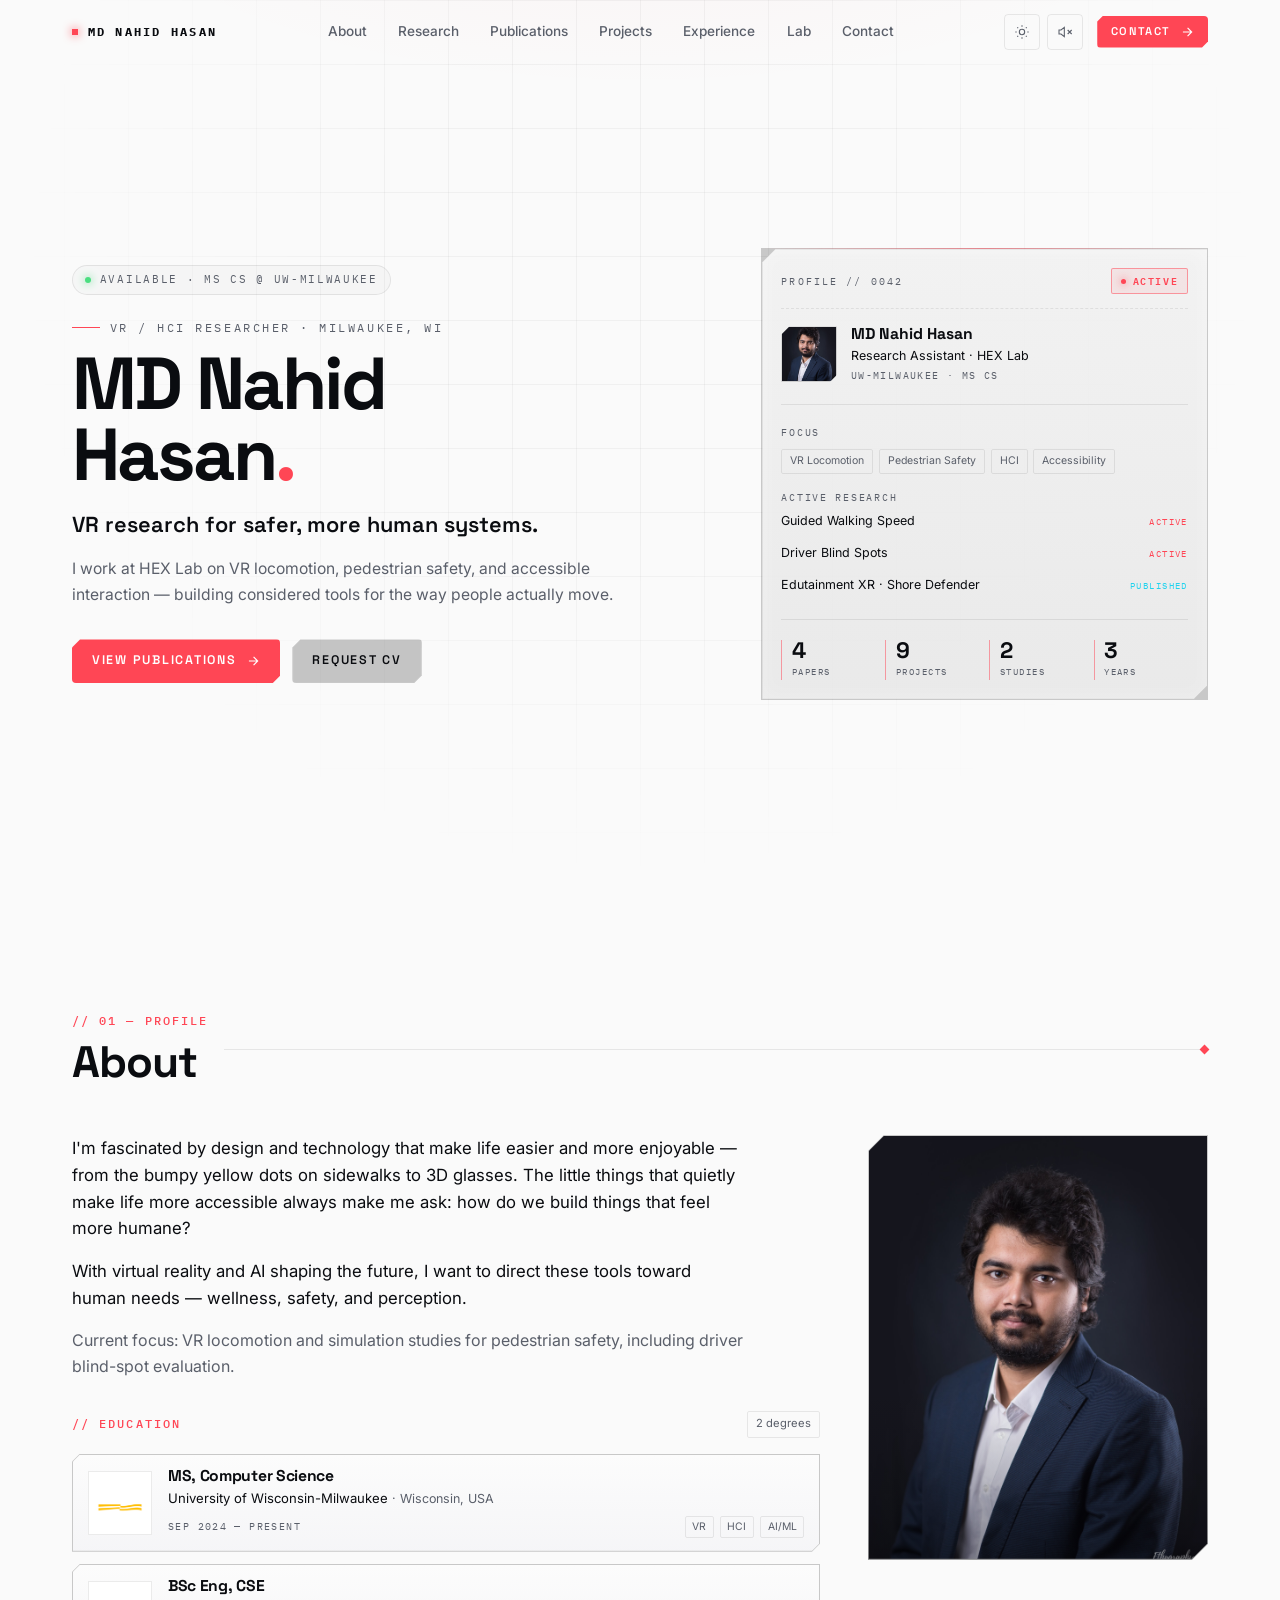
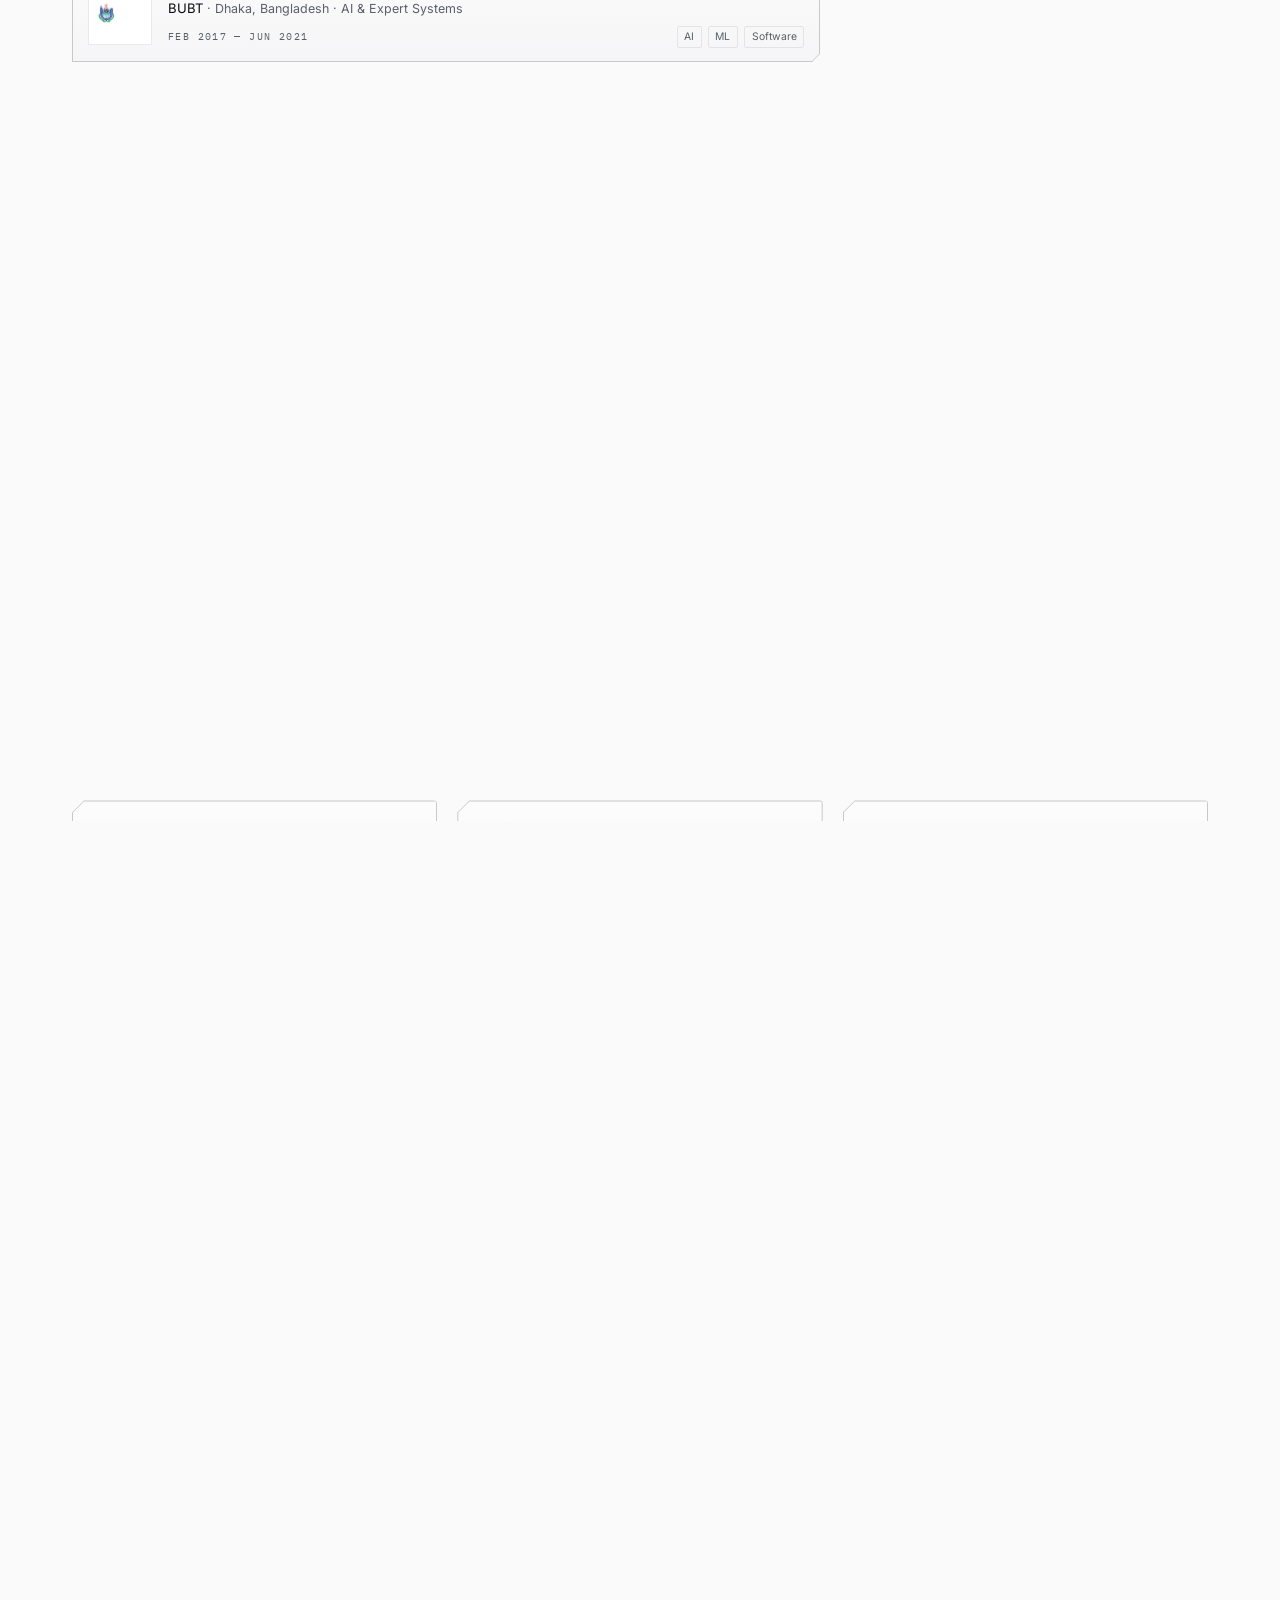
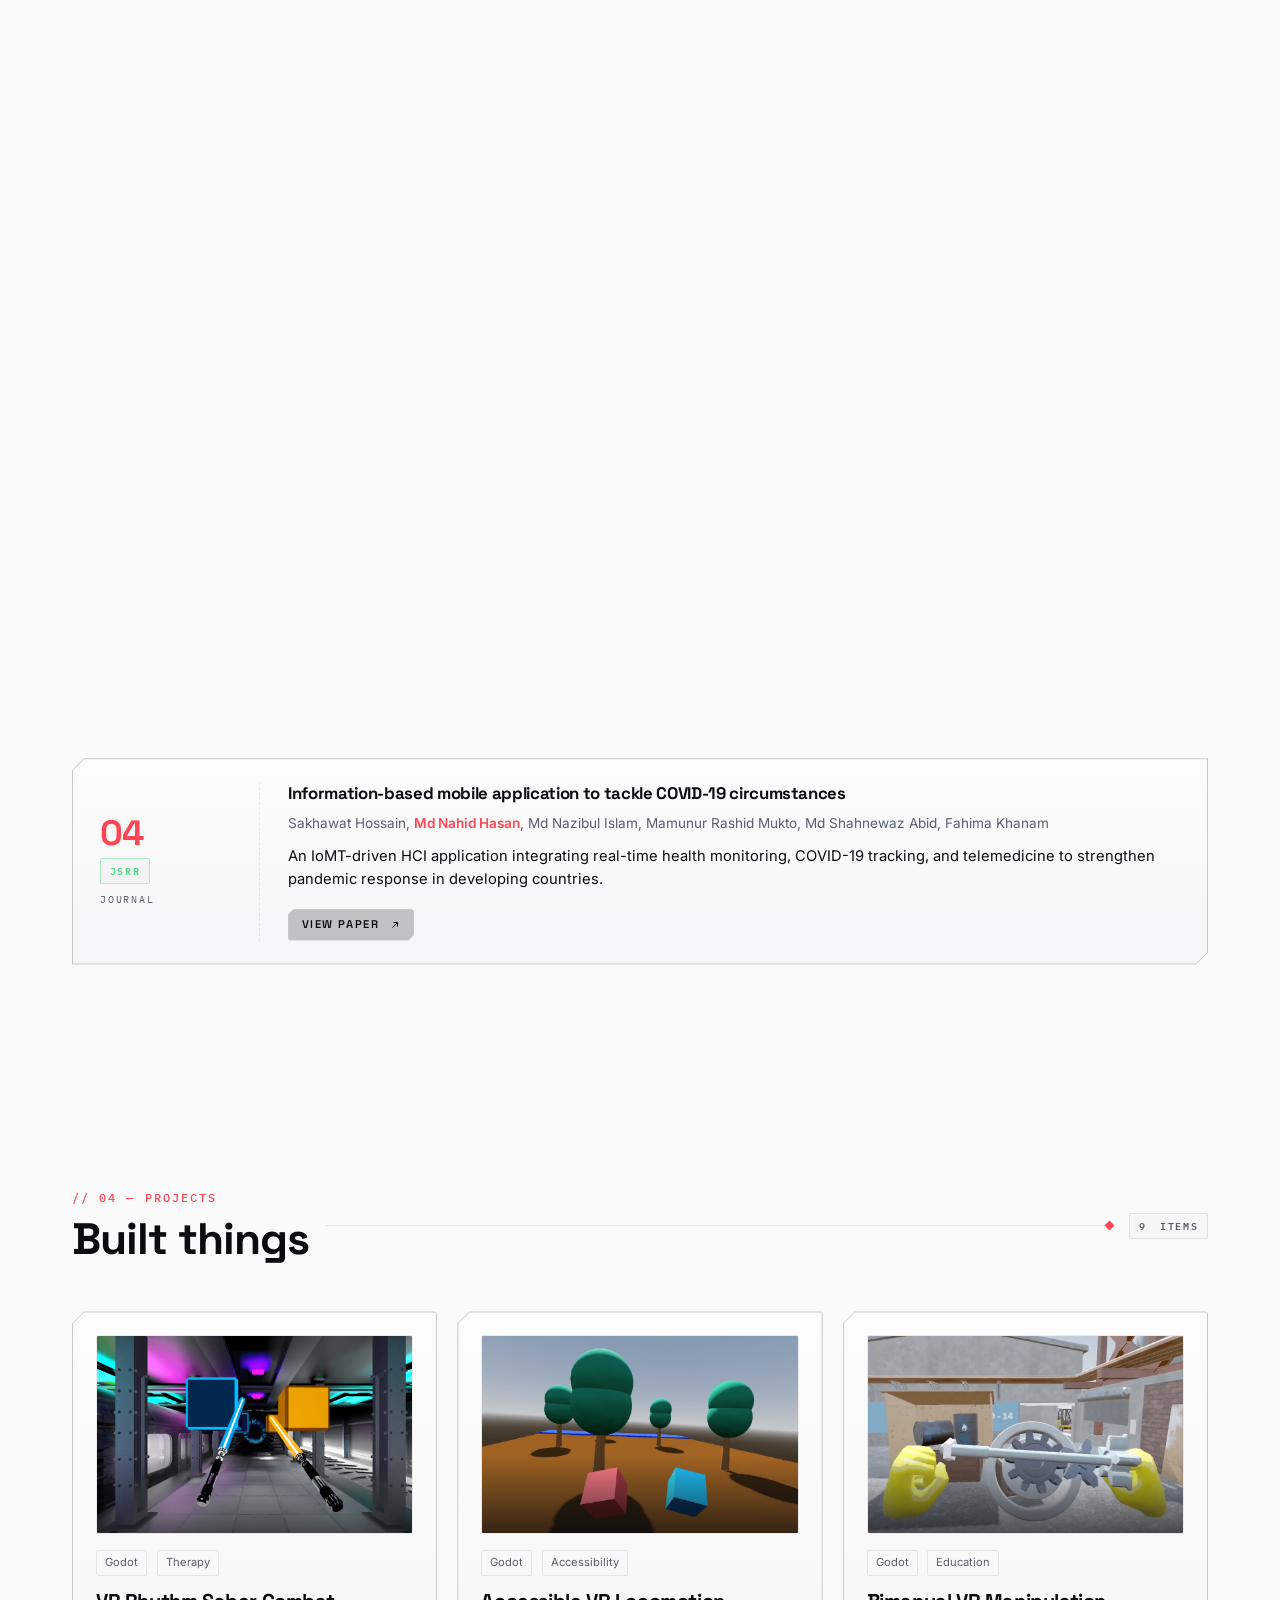
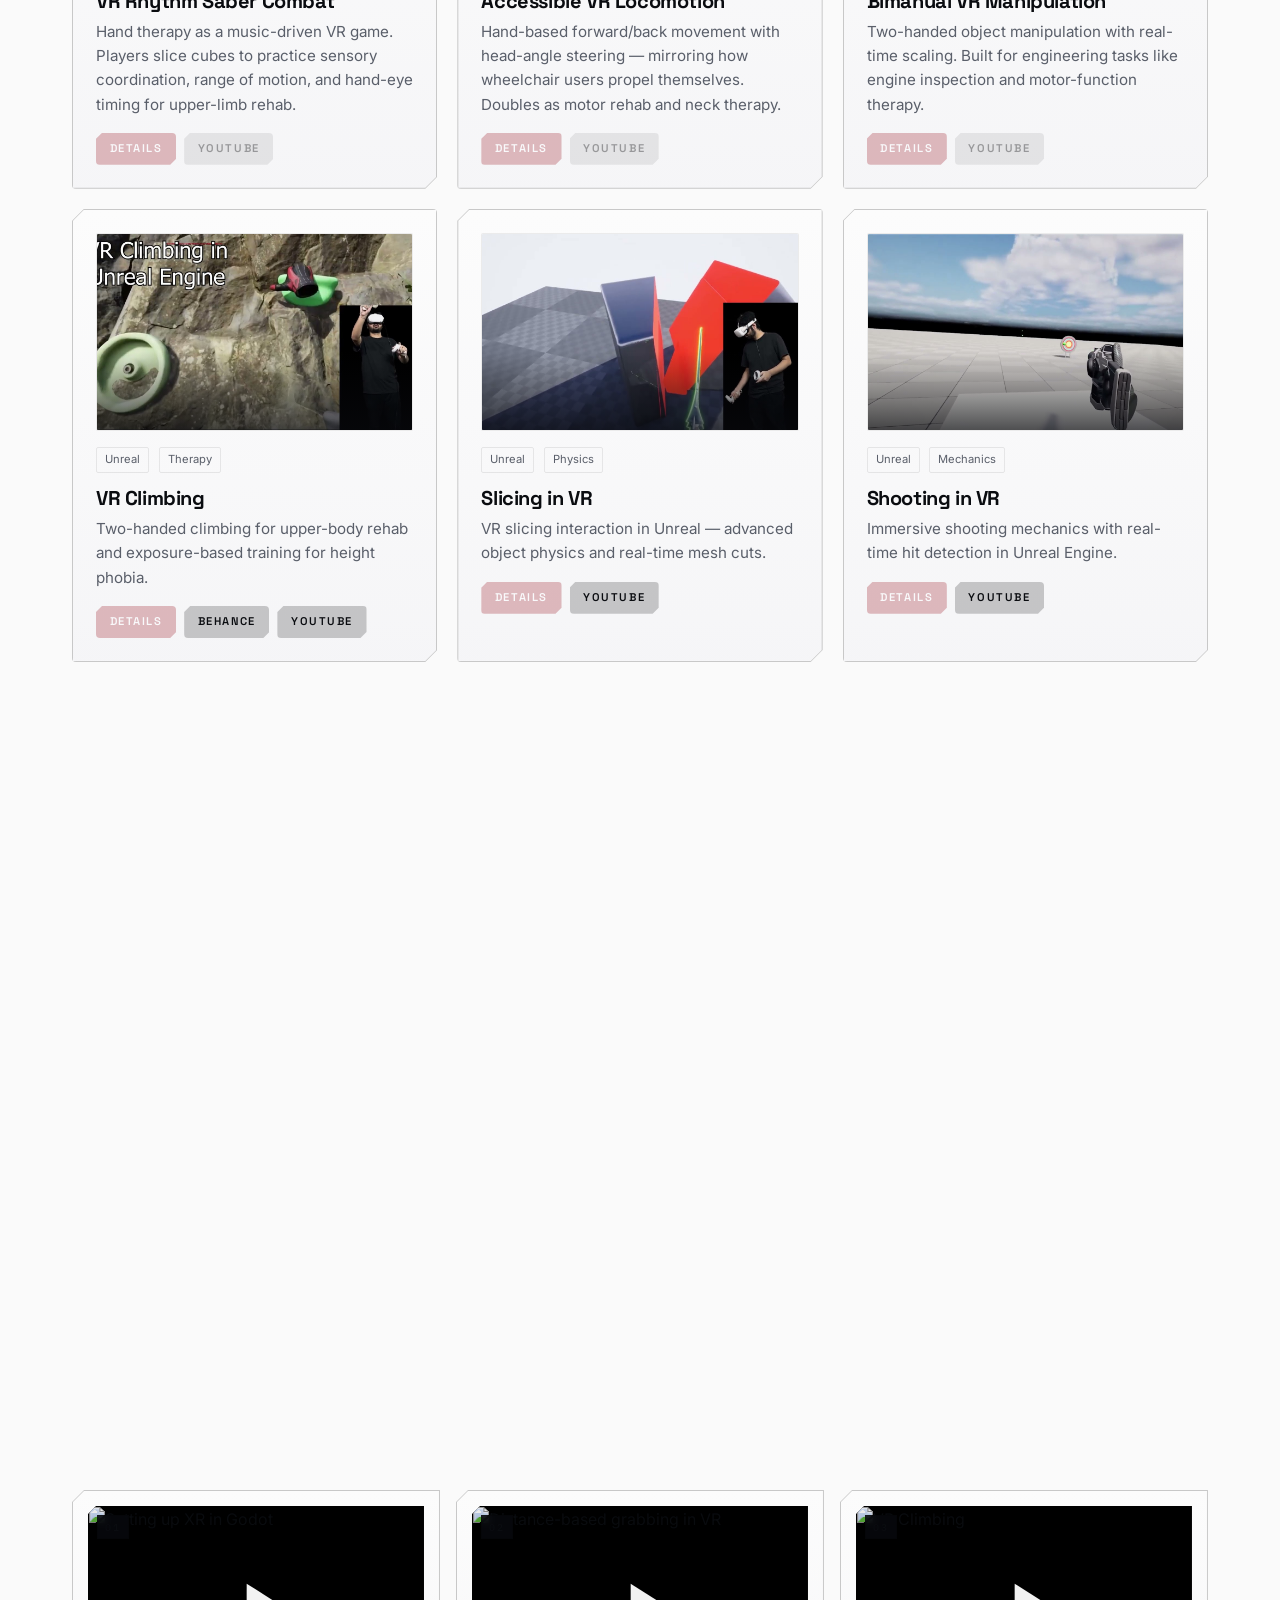
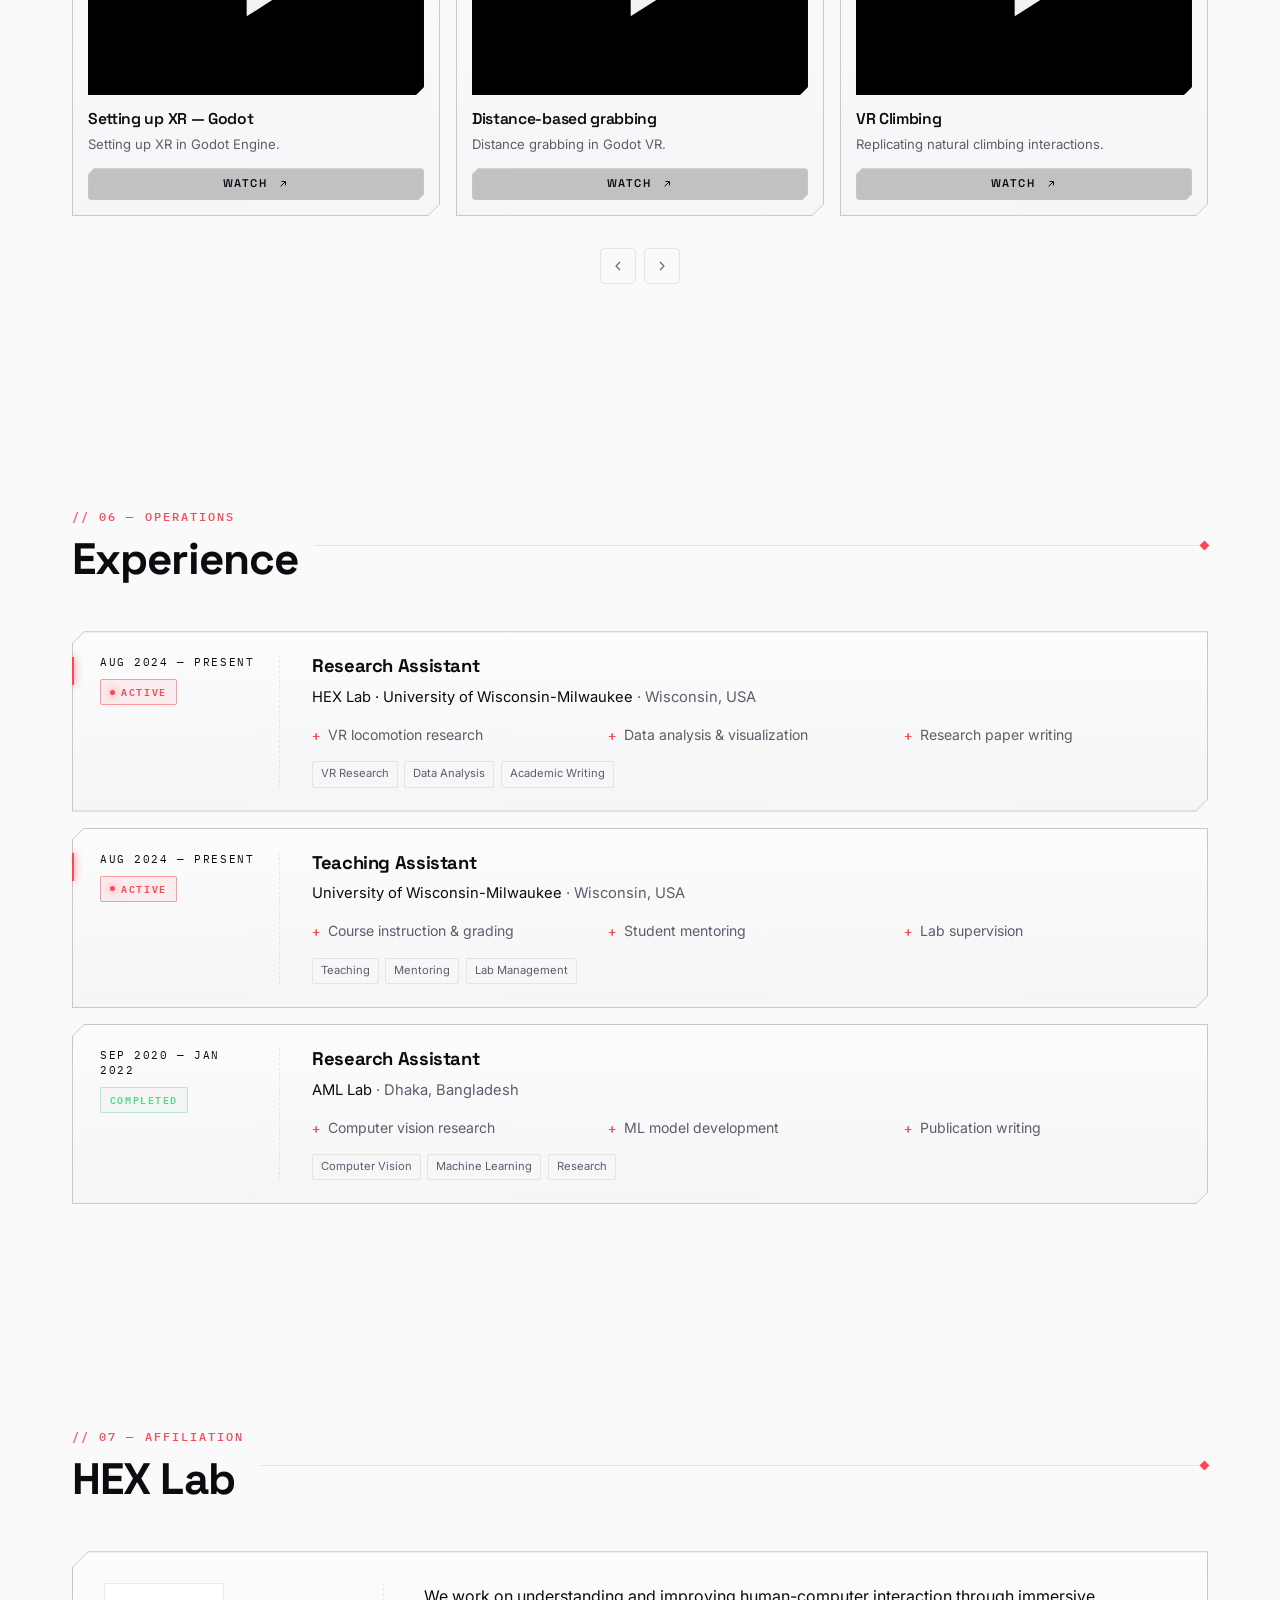
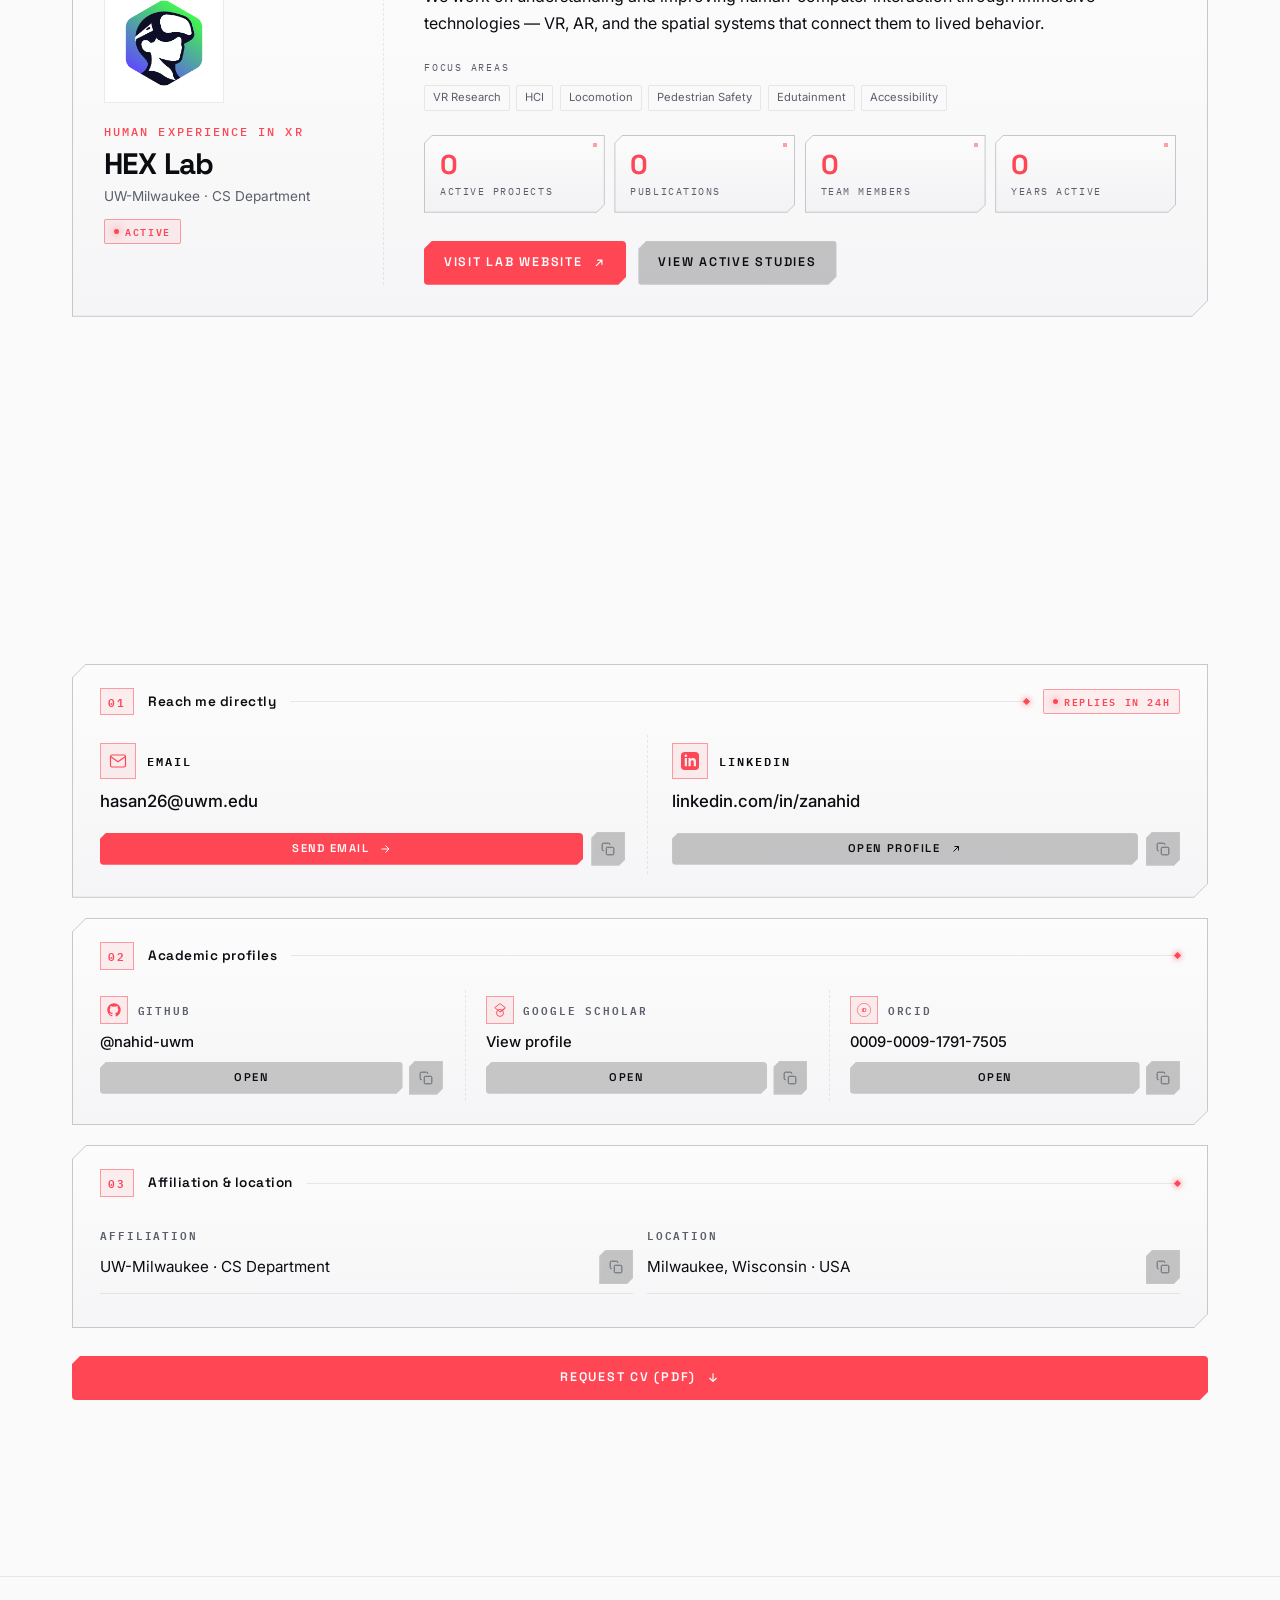
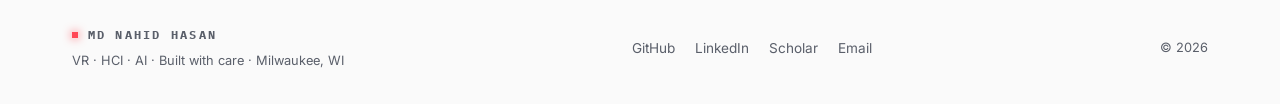
==== index.html @ 96800c18 "Initial commit" ====
<!DOCTYPE html>
<html lang="en" data-theme="dark">

<head>
    <meta charset="UTF-8">
    <meta name="viewport" content="width=device-width, initial-scale=1.0">
    <title>MD Nahid Hasan — VR/HCI Researcher</title>
    <meta name="description" content="Portfolio of MD Nahid Hasan, MS CS @ UW-Milwaukee. VR research for safer, more human systems. HCI · AI/ML · Pedestrian safety.">
    <meta name="theme-color" content="#08090d">
    <link rel="canonical" href="https://nahidux.com/">

    <link rel="icon" type="image/svg+xml" href="data:image/svg+xml,%3Csvg xmlns='http://www.w3.org/2000/svg' viewBox='0 0 64 64'%3E%3Crect width='64' height='64' rx='8' fill='%2308090d'/%3E%3Crect x='10' y='10' width='44' height='44' fill='none' stroke='%23ff4655' stroke-width='2'/%3E%3Ctext x='50%25' y='58%25' text-anchor='middle' dominant-baseline='middle' font-family='Inter,sans-serif' font-weight='800' font-size='28' fill='%23eef0f4'%3EN%3C/text%3E%3C/svg%3E">

    <meta property="og:type" content="website">
    <meta property="og:url" content="https://nahidux.com/">
    <meta property="og:title" content="MD Nahid Hasan — VR/HCI Researcher">
    <meta property="og:description" content="VR research for safer, more human systems. MS CS @ UW-Milwaukee.">
    <meta property="og:image" content="https://nahidux.com/image/og-preview.jpg">

    <link rel="preconnect" href="https://fonts.googleapis.com">
    <link rel="preconnect" href="https://fonts.gstatic.com" crossorigin>
    <link href="https://fonts.googleapis.com/css2?family=Inter:wght@300;400;500;600;700;800;900&family=Space+Grotesk:wght@500;600;700;800&family=IBM+Plex+Mono:wght@400;500;600&display=swap" rel="stylesheet">

    <link rel="stylesheet" href="css/v2.css">
</head>

<body>
    <a href="#main" class="skip-link">Skip to main content</a>

    <div class="bg-grid" aria-hidden="true"></div>

    <!-- ============ NAV ============ -->
    <nav class="nav" aria-label="Primary">
        <div class="nav-inner">
            <a href="#main" class="brand" aria-label="Nahid — home">
                <span>MD Nahid Hasan</span>
            </a>

            <div class="nav-links">
                <a class="nav-link" href="#work">About</a>
                <a class="nav-link" href="#research">Research</a>
                <a class="nav-link" href="#publications">Publications</a>
                <a class="nav-link" href="#projects">Projects</a>
                <a class="nav-link" href="#experience">Experience</a>
                <a class="nav-link" href="#lab">Lab</a>
                <a class="nav-link" href="#contact">Contact</a>
            </div>

            <div class="nav-tools">
                <button class="icon-btn" id="themeToggle" aria-label="Toggle theme" type="button">
                    <svg class="icon-sun" viewBox="0 0 24 24" fill="none" stroke="currentColor" stroke-width="1.6"><circle cx="12" cy="12" r="4"/><path d="M12 2v2M12 20v2M2 12h2M20 12h2M4.9 4.9l1.4 1.4M17.7 17.7l1.4 1.4M4.9 19.1l1.4-1.4M17.7 6.3l1.4-1.4"/></svg>
                    <svg class="icon-moon" viewBox="0 0 24 24" fill="none" stroke="currentColor" stroke-width="1.6"><path d="M21 12.8A9 9 0 1 1 11.2 3a7 7 0 0 0 9.8 9.8z"/></svg>
                </button>
                <button class="icon-btn" id="soundToggle" aria-label="Sound toggle" aria-pressed="false" type="button">
                    <svg class="icon-on" viewBox="0 0 24 24" fill="none" stroke="currentColor" stroke-width="1.6"><path d="M11 5L6 9H3v6h3l5 4z"/><path d="M15 9a4 4 0 0 1 0 6"/><path d="M18 6a8 8 0 0 1 0 12"/></svg>
                    <svg class="icon-off" viewBox="0 0 24 24" fill="none" stroke="currentColor" stroke-width="1.6"><path d="M11 5L6 9H3v6h3l5 4z"/><path d="M22 9l-6 6M16 9l6 6"/></svg>
                </button>
                <a class="btn btn-sm btn-primary nav-cta" href="#contact">
                    Contact
                    <svg class="arrow" viewBox="0 0 24 24" width="14" height="14" fill="none" stroke="currentColor" stroke-width="2"><path d="M5 12h14M13 5l7 7-7 7"/></svg>
                </a>
                <button class="hamburger" id="burger" aria-label="Open menu" aria-expanded="false" aria-controls="mobileMenu" type="button">
                    <span></span><span></span><span></span>
                </button>
            </div>
        </div>
    </nav>

    <!-- ============ MOBILE MENU ============ -->
    <div class="mobile-menu" id="mobileMenu" aria-hidden="true">
        <a class="nav-link" href="#work">About</a>
        <a class="nav-link" href="#research">Research</a>
        <a class="nav-link" href="#publications">Publications</a>
        <a class="nav-link" href="#projects">Projects</a>
        <a class="nav-link" href="#videos">Videos</a>
        <a class="nav-link" href="#experience">Experience</a>
        <a class="nav-link" href="#lab">Lab</a>
        <a class="nav-link" href="#contact">Contact</a>
    </div>

    <main id="main">

    <!-- ============ HERO ============ -->
    <section class="hero" id="hero" aria-labelledby="heroTitle">
        <div class="container hero-grid">
            <div class="hero-left">
                <div class="hero-status">
                    <span class="dot"></span>
                    <span>Available · MS CS @ UW-Milwaukee</span>
                </div>

                <p class="hero-eyebrow">VR / HCI Researcher · Milwaukee, WI</p>

                <h1 id="heroTitle" class="hero-title">
                    <span class="line"><span>MD Nahid</span></span>
                    <span class="line"><span>Hasan<span class="dot-accent">.</span></span></span>
                </h1>

                <p class="hero-headline">
                    VR research for safer, more human systems.
                </p>

                <p class="tagline">
                    I work at HEX Lab on VR locomotion, pedestrian safety, and accessible interaction — building considered tools for the way people actually move.
                </p>

                <div class="ctas">
                    <a class="btn btn-primary" href="#publications">
                        View publications
                        <svg class="arrow" viewBox="0 0 24 24" width="14" height="14" fill="none" stroke="currentColor" stroke-width="2"><path d="M5 12h14M13 5l7 7-7 7"/></svg>
                    </a>
                    <button class="btn" id="downloadCV" type="button">Request CV</button>
                </div>
            </div>

            <!-- HUD elevator-pitch panel -->
            <aside class="hero-panel" aria-label="Profile overview">
                <div class="scanline"></div>

                <div class="panel-head">
                    <span class="panel-id">PROFILE // 0042</span>
                    <span class="pill live">Active</span>
                </div>

                <div class="panel-body">
                    <!-- Identity -->
                    <div class="hp-id">
                        <div class="hp-avatar">
                            <img src="image/nahid_photo/nahid.jpg" alt="" loading="lazy"
                                onerror="this.parentElement.innerHTML='<span style=&quot;font-size:2rem&quot;>👤</span>';">
                        </div>
                        <div class="hp-id-text">
                            <p class="hp-name">MD Nahid Hasan</p>
                            <p class="hp-role">Research Assistant · HEX Lab</p>
                            <p class="hp-loc">UW-Milwaukee · MS CS</p>
                        </div>
                    </div>

                    <div class="panel-divider"></div>

                    <!-- Focus -->
                    <div class="hp-section">
                        <span class="hp-lbl">Focus</span>
                        <div class="hp-tags">
                            <span class="tag">VR Locomotion</span>
                            <span class="tag">Pedestrian Safety</span>
                            <span class="tag">HCI</span>
                            <span class="tag">Accessibility</span>
                        </div>
                    </div>

                    <!-- Active research -->
                    <div class="hp-section">
                        <span class="hp-lbl">Active research</span>
                        <div class="hp-projects">
                            <div class="hp-project">
                                <div class="hp-project-row">
                                    <span class="hp-project-name">Guided Walking Speed</span>
                                    <span class="hp-project-state">Active</span>
                                </div>
                                <div class="bar" style="--pct:72%"></div>
                            </div>
                            <div class="hp-project">
                                <div class="hp-project-row">
                                    <span class="hp-project-name">Driver Blind Spots</span>
                                    <span class="hp-project-state">Active</span>
                                </div>
                                <div class="bar" style="--pct:54%"></div>
                            </div>
                            <div class="hp-project">
                                <div class="hp-project-row">
                                    <span class="hp-project-name">Edutainment XR · Shore Defender</span>
                                    <span class="hp-project-state published">Published</span>
                                </div>
                                <div class="bar" style="--pct:100%"></div>
                            </div>
                        </div>
                    </div>

                    <div class="panel-divider"></div>

                    <!-- Output -->
                    <div class="hp-output">
                        <div class="hp-stat">
                            <span class="hp-stat-num"><span data-count="4">4</span></span>
                            <span class="hp-stat-lbl">Papers</span>
                        </div>
                        <div class="hp-stat">
                            <span class="hp-stat-num"><span data-count="9">9</span></span>
                            <span class="hp-stat-lbl">Projects</span>
                        </div>
                        <div class="hp-stat">
                            <span class="hp-stat-num"><span data-count="2">2</span></span>
                            <span class="hp-stat-lbl">Studies</span>
                        </div>
                        <div class="hp-stat">
                            <span class="hp-stat-num"><span data-count="3">3</span></span>
                            <span class="hp-stat-lbl">Years</span>
                        </div>
                    </div>
                </div>
            </aside>
        </div>
    </section>

    <!-- ============ ABOUT ============ -->
    <section class="hud-section" id="work" aria-labelledby="aboutTitle">
        <div class="container">
            <div class="section-head reveal">
                <div class="left">
                    <span class="eyebrow">// 01 — Profile</span>
                    <h2 id="aboutTitle">About</h2>
                </div>
                <div class="divider"></div>
            </div>

            <div class="about-grid reveal">
                <div class="about-left">
                    <div class="about-bio">
                        <p style="font-size:1.05rem; margin-bottom:1rem">
                            I'm fascinated by design and technology that make life easier and more enjoyable — from the bumpy yellow dots on sidewalks to 3D glasses. The little things that quietly make life more accessible always make me ask: how do we build things that feel more humane?
                        </p>
                        <p style="font-size:1.05rem; margin-bottom:1rem">
                            With virtual reality and AI shaping the future, I want to direct these tools toward human needs — wellness, safety, and perception.
                        </p>
                        <p class="muted">
                            Current focus: VR locomotion and simulation studies for pedestrian safety, including driver blind-spot evaluation.
                        </p>
                    </div>

                    <!-- Education stack -->
                    <div class="about-edu">
                        <div class="flex between center" style="margin-bottom:1rem; gap:1rem; flex-wrap:wrap">
                            <span class="eyebrow">// Education</span>
                            <span class="tag">2 degrees</span>
                        </div>
                        <div class="edu-stack">
                            <article class="edu-card card-bracket"><span class="br-tr"></span><span class="br-bl"></span>
                                <div class="edu-logo">
                                    <img src="image/education logo/UWM Primary Logo_Full Color on Dark.png" alt="University of Wisconsin-Milwaukee" loading="lazy">
                                </div>
                                <div class="edu-body">
                                    <h3>MS, Computer Science</h3>
                                    <p class="edu-place">University of Wisconsin-Milwaukee <span class="muted">· Wisconsin, USA</span></p>
                                    <div class="edu-foot">
                                        <span class="when">Sep 2024 — Present</span>
                                        <div class="tags-row"><span class="tag">VR</span><span class="tag">HCI</span><span class="tag">AI/ML</span></div>
                                    </div>
                                </div>
                            </article>

                            <article class="edu-card card-bracket"><span class="br-tr"></span><span class="br-bl"></span>
                                <div class="edu-logo edu-logo-light">
                                    <img src="image/education logo/bubt logo.png" alt="Bangladesh University of Business and Technology" loading="lazy">
                                </div>
                                <div class="edu-body">
                                    <h3>BSc Eng, CSE</h3>
                                    <p class="edu-place">BUBT <span class="muted">· Dhaka, Bangladesh · AI &amp; Expert Systems</span></p>
                                    <div class="edu-foot">
                                        <span class="when">Feb 2017 — Jun 2021</span>
                                        <div class="tags-row"><span class="tag">AI</span><span class="tag">ML</span><span class="tag">Software</span></div>
                                    </div>
                                </div>
                            </article>
                        </div>
                    </div>
                </div>

                <div class="about-photo">
                    <img src="image/nahid_photo/nahid.jpg" alt="MD Nahid Hasan" loading="lazy"
                        onerror="this.parentElement.innerHTML+='<div style=&quot;position:absolute;inset:0;display:flex;align-items:center;justify-content:center;font-size:4rem&quot;>👤</div>'; this.remove();">
                    <div class="overlay"></div>
                </div>
            </div>

            <!-- Research interests -->
            <div class="about-block reveal">
                <div class="ab-head">
                    <span class="eyebrow">// Research interests</span>
                    <span class="ab-rule"></span>
                    <span class="pill"><span data-count="9">9</span>&nbsp;Areas</span>
                </div>
                <div class="ri-grid">
                    <span class="ri-tag">Virtual Reality</span>
                    <span class="ri-tag">VR Locomotion</span>
                    <span class="ri-tag">Perception &amp; Attention</span>
                    <span class="ri-tag">Pedestrian Safety</span>
                    <span class="ri-tag">Transportation</span>
                    <span class="ri-tag">HCI</span>
                    <span class="ri-tag">AI / ML</span>
                    <span class="ri-tag">Wellness &amp; Health</span>
                    <span class="ri-tag">Therapy</span>
                </div>
            </div>

            <!-- Gear arsenal -->
            <div class="about-block reveal">
                <div class="ab-head">
                    <span class="eyebrow">// Gear arsenal</span>
                    <span class="ab-rule"></span>
                    <span class="pill"><span data-count="3">3</span>&nbsp;Tools</span>
                </div>
                <div class="gear-grid">
                    <div class="gear">
                        <span class="gear-pip"></span>
                        <div class="gear-head">
                            <div class="ico">
                                <svg viewBox="0 0 64 61" fill="none"><path d="M4.07481 24.4689V41.32c.03.0.06.001.09.004L14.5 42.32c.54.05.96.49 1 1.03l.32 4.56 9.01.64.62-4.21c.08-.55.55-.95 1.1-.95h10.9c.55 0 1.02.4 1.1.95l.62 4.21 9.01-.64.32-4.56c.04-.54.46-.98 1-1.03l10.33-1c.03 0 .06-.001.09-.004V24.47c1.37-1.75 2.63-3.59 3.85-5.55-1.61-2.75-3.59-5.2-5.7-7.47-1.96.99-3.86 2.1-5.66 3.29-.9-.89-1.91-1.62-2.9-2.39-.98-.79-2.08-1.36-3.13-2.03.31-2.32.46-4.6.52-6.98-2.69-1.36-5.57-2.26-8.48-2.91-1.16 1.95-2.22 4.07-3.15 6.13-1.1-.18-2.2-.25-3.3-.26-1.1.01-2.2.08-3.3.26-.92-2.06-1.98-4.18-3.14-6.13-2.91.65-5.78 1.55-8.48 2.91.06 2.38.21 4.66.53 6.98-1.05.67-2.15 1.24-3.13 2.03-1 .77-2.01 1.5-2.91 2.39-1.8-1.19-3.7-2.3-5.66-3.29C3.78 13.72 1.8 16.17.19 18.92c1.21 1.96 2.48 3.8 3.85 5.55h.04zm17.5 11.25c-2.45 0-4.45-2-4.45-4.45s2-4.45 4.45-4.45c2.45 0 4.45 2 4.45 4.45s-2 4.45-4.45 4.45zm10.42 2.41c-.79 0-1.43-.58-1.43-1.3v-4.09c0-.72.64-1.3 1.43-1.3.79 0 1.43.58 1.43 1.3v4.09c0 .72-.64 1.3-1.43 1.3zm10.4-2.41c-2.45 0-4.45-2-4.45-4.45s2-4.45 4.45-4.45c2.45 0 4.45 2 4.45 4.45s-2 4.45-4.45 4.45z" fill="currentColor"/></svg>
                            </div>
                            <span class="gear-cat">Game engine</span>
                        </div>
                        <div class="gear-body">
                            <div class="name">Godot</div>
                            <div class="role">VR development · 4.x</div>
                        </div>
                    </div>
                    <div class="gear">
                        <span class="gear-pip"></span>
                        <div class="gear-head">
                            <div class="ico">
                                <svg viewBox="0 0 91 61" fill="none"><path d="M10.4 40c0 3.5.8 6.1 1.8 7.7 1.3 2.1 3.2 3 5.2 3 2.5 0 4.9-.6 9.4-6.8 3.6-5 7.8-12 10.6-16.4l4.8-7.4c3.4-5.1 7.2-10.9 11.6-14.7C57.5 2.3 61.4.5 65.4.5c6.6 0 13 3.8 17.7 11 5.3 7.9 7.9 17.8 7.9 28 0 6.1-1.2 10.6-3.2 14.1-2 3.4-5.8 6.9-12.3 6.9V50.8c5.5 0 6.9-5.1 6.9-10.9 0-8.3-1.9-17.5-6.2-24.1-3-4.7-7-7.5-11.3-7.5-4.7 0-8.4 3.5-12.6 9.8-2.3 3.3-4.6 7.4-7.2 12L42.3 35c-5.7 10.1-7.2 12.5-10 16.3-5 6.6-9.3 9.2-15 9.2-6.7 0-10.9-2.9-13.5-7.3C1.7 49.7.6 45 .6 39.7l9.8.3z" fill="currentColor"/></svg>
                            </div>
                            <span class="gear-cat">Headset</span>
                        </div>
                        <div class="gear-body">
                            <div class="name">Meta Quest 2</div>
                            <div class="role">Standalone VR · primary</div>
                        </div>
                    </div>
                    <div class="gear">
                        <span class="gear-pip"></span>
                        <div class="gear-head">
                            <div class="ico ico-wide">
                                <svg viewBox="0 0 209 26" fill="none"><path d="M183.3 0h25.1v25.1h-5.7V5.7h-19.4V0zM175 19.4V0h5.7v19.4h19.4v5.7H175v-5.7zM132.2 19.4h19.4V0h5.7v25.1h-25.1v-5.7zM102 5.7V0h25.1v5.7H107.7v19.4H102V5.7zM46.7 21.1L67.8 0l21.1 21.1-4 4-17-17.04-17 17.03-4-4zM38.1 0l4 4-21 21.1L0 4 4 0l17 17 17-17z" fill="currentColor"/></svg>
                            </div>
                            <span class="gear-cat">XR device</span>
                        </div>
                        <div class="gear-body">
                            <div class="name">Varjo XR-4</div>
                            <div class="role">High-fidelity research</div>
                        </div>
                    </div>
                </div>
            </div>
        </div>
    </section>

    <!-- ============ RESEARCH ============ -->
    <section class="hud-section" id="research" aria-labelledby="resTitle">
        <div class="container">
            <div class="section-head reveal">
                <div class="left">
                    <span class="eyebrow">// 02 — Research</span>
                    <h2 id="resTitle">Active studies</h2>
                </div>
                <div class="divider"></div>
                <span class="pill active">2 Active</span>
            </div>

            <div class="grid-2">
                <article class="card card-clip card-bracket card-scan reveal"><span class="br-tr"></span><span class="br-bl"></span>
                    <div class="card-media">
                        <img src="image/research/EVALUATION OF GUIDED WALKING SPEED TECHNIQUES IN VIRTUAL REALITY.png" alt="Guided walking speed VR study figure" loading="lazy">
                    </div>
                    <div class="meta">
                        <span class="pill active">Active</span>
                        <span class="tag">VR Locomotion</span>
                        <span class="tag">Research</span>
                    </div>
                    <h3>Evaluation of guided walking speed techniques in VR</h3>
                    <p>Evaluating guided walking techniques to control walking speed and reduce confounding variables in VR locomotion research.</p>
                    <div class="actions">
                        <button class="btn btn-sm" type="button">Open dossier</button>
                        <button class="btn btn-sm btn-ghost" type="button">Video</button>
                    </div>
                </article>

                <article class="card card-clip card-bracket card-scan reveal"><span class="br-tr"></span><span class="br-bl"></span>
                    <div class="card-media">
                        <img src="image/research/SIMULATING DRIVER BLIND SPOTS WITH VR_ IMPLICATIONS FOR PEDESTRIAN SAFETY.png" alt="Driver blind spot VR simulation" loading="lazy">
                    </div>
                    <div class="meta">
                        <span class="pill active">Active</span>
                        <span class="tag">Safety</span>
                        <span class="tag">Transportation</span>
                    </div>
                    <h3>Simulating driver blind spots: pedestrian safety</h3>
                    <p>VR simulation of vehicle blind spots across heights — trucks, cars — and how that affects pedestrian and driver safety.</p>
                    <div class="actions">
                        <button class="btn btn-sm" type="button">Open dossier</button>
                        <button class="btn btn-sm btn-ghost" type="button">Video</button>
                    </div>
                </article>

                <article class="card card-clip card-bracket card-scan reveal"><span class="br-tr"></span><span class="br-bl"></span>
                    <div class="card-media">
                        <img src="image/research/Shore Defender.png" alt="Shore Defender VR edutainment cover" loading="lazy">
                    </div>
                    <div class="meta">
                        <span class="pill published">Published</span>
                        <span class="tag">VR Edutainment</span>
                        <span class="tag">Conservation</span>
                    </div>
                    <h3>Shore Defender — VR edutainment for ocean conservation</h3>
                    <p>Multiplayer VR edutainment game raising awareness about ocean conservation and plastic recycling through novel interaction techniques.</p>
                    <div class="actions">
                        <a class="btn btn-sm" href="https://ieeexplore.ieee.org/abstract/document/10972693" target="_blank" rel="noopener">Open dossier</a>
                        <a class="btn btn-sm btn-ghost" href="https://www.youtube.com/watch?v=DsBCUvweIU0" target="_blank" rel="noopener">Video</a>
                    </div>
                </article>
            </div>
        </div>
    </section>

    <!-- ============ PUBLICATIONS ============ -->
    <section class="hud-section" id="publications" aria-labelledby="pubTitle">
        <div class="container">
            <div class="section-head reveal">
                <div class="left">
                    <span class="eyebrow">// 03 — Publications</span>
                    <h2 id="pubTitle">Selected papers</h2>
                </div>
                <div class="divider"></div>
                <span class="pill"><span data-count="4">4</span>&nbsp;Total</span>
            </div>

            <div class="pub-list">
                <article class="pub-card reveal" data-type="conference">
                    <div class="pub-rail">
                        <span class="pub-num">01</span>
                        <span class="pill published">IEEE VR</span>
                        <span class="pub-type">Conference</span>
                    </div>
                    <div class="pub-body">
                        <h3>Shore Defender: A VR Edutainment Game Aiming to Raise Public Awareness on Ocean Conservation and Plastic Recycling</h3>
                        <p class="authors">Md Azizul Hakim, <strong>Md Nahid Hasan</strong>, Randall Sanders, Jerald Thomas</p>
                        <p class="abstract">Multiplayer VR edutainment game raising awareness about ocean conservation and plastic recycling through novel interaction techniques and immersive gameplay.</p>
                        <div class="pub-actions">
                            <a class="btn btn-sm" href="https://ieeexplore.ieee.org/abstract/document/10972693" target="_blank" rel="noopener">
                                View paper
                                <svg class="arrow" viewBox="0 0 24 24" width="12" height="12" fill="none" stroke="currentColor" stroke-width="2"><path d="M7 17L17 7M9 7h8v8"/></svg>
                            </a>
                        </div>
                    </div>
                </article>

                <article class="pub-card reveal" data-type="journal">
                    <div class="pub-rail">
                        <span class="pub-num">02</span>
                        <span class="pill ok">Springer</span>
                        <span class="pub-type">Journal</span>
                    </div>
                    <div class="pub-body">
                        <h3>Advancing Breast Cancer Diagnosis: Attention-Enhanced U-Net for Breast Cancer Segmentation</h3>
                        <p class="authors"><strong>Md Nahid Hasan</strong>, Adit Ishraq, Ashraful Alam Emon, Jungpil Shin, Md Mohsin Kabir</p>
                        <p class="abstract">An attention-enhanced U-Net with saliency mechanisms improves breast cancer segmentation — greater accuracy, efficiency, and adaptability than conventional models.</p>
                        <div class="pub-actions">
                            <a class="btn btn-sm" href="https://scholar.google.com/scholar?q=Advancing+Breast+Cancer+Diagnosis+Attention-Enhanced+U-Net+Nahid+Hasan" target="_blank" rel="noopener">
                                View paper
                                <svg class="arrow" viewBox="0 0 24 24" width="12" height="12" fill="none" stroke="currentColor" stroke-width="2"><path d="M7 17L17 7M9 7h8v8"/></svg>
                            </a>
                        </div>
                    </div>
                </article>

                <article class="pub-card reveal" data-type="journal">
                    <div class="pub-rail">
                        <span class="pub-num">03</span>
                        <span class="pill ok">Springer</span>
                        <span class="pub-type">Journal</span>
                    </div>
                    <div class="pub-body">
                        <h3>Road sign detection using variants of YOLO and R-CNN: An analysis from the perspective of Bangladesh</h3>
                        <p class="authors">Aklima Akter Lima, Md Mohsin Kabir, Sujoy Chandra Das, <strong>Md Nahid Hasan</strong>, MF Mridha</p>
                        <p class="abstract">Using the BDRS 2021 dataset, identifies YOLOv3 and Faster R-CNN as the most effective among seven models for real-time road sign detection — improving ADAS systems for road safety.</p>
                        <div class="pub-actions">
                            <a class="btn btn-sm" href="https://scholar.google.com/scholar?q=Road+sign+detection+yolo+r-cnn+bangladesh+Nahid+Hasan" target="_blank" rel="noopener">
                                View paper
                                <svg class="arrow" viewBox="0 0 24 24" width="12" height="12" fill="none" stroke="currentColor" stroke-width="2"><path d="M7 17L17 7M9 7h8v8"/></svg>
                            </a>
                        </div>
                    </div>
                </article>

                <article class="pub-card reveal" data-type="journal">
                    <div class="pub-rail">
                        <span class="pub-num">04</span>
                        <span class="pill ok">JSRR</span>
                        <span class="pub-type">Journal</span>
                    </div>
                    <div class="pub-body">
                        <h3>Information-based mobile application to tackle COVID-19 circumstances</h3>
                        <p class="authors">Sakhawat Hossain, <strong>Md Nahid Hasan</strong>, Md Nazibul Islam, Mamunur Rashid Mukto, Md Shahnewaz Abid, Fahima Khanam</p>
                        <p class="abstract">An IoMT-driven HCI application integrating real-time health monitoring, COVID-19 tracking, and telemedicine to strengthen pandemic response in developing countries.</p>
                        <div class="pub-actions">
                            <a class="btn btn-sm" href="https://www.researchgate.net/publication/349917319_Information-Based_Mobile_Application_to_Tackle_COVID-19_Circumstances" target="_blank" rel="noopener">
                                View paper
                                <svg class="arrow" viewBox="0 0 24 24" width="12" height="12" fill="none" stroke="currentColor" stroke-width="2"><path d="M7 17L17 7M9 7h8v8"/></svg>
                            </a>
                        </div>
                    </div>
                </article>
            </div>
        </div>
    </section>

    <!-- ============ PROJECTS ============ -->
    <section class="hud-section" id="projects" aria-labelledby="projTitle">
        <div class="container">
            <div class="section-head reveal">
                <div class="left">
                    <span class="eyebrow">// 04 — Projects</span>
                    <h2 id="projTitle">Built things</h2>
                </div>
                <div class="divider"></div>
                <span class="pill"><span data-count="9">9</span>&nbsp;Items</span>
            </div>

            <div class="grid-3">

                <article class="card card-clip card-bracket card-scan reveal"><span class="br-tr"></span><span class="br-bl"></span>
                    <div class="card-media"><img src="image/projects/VR RHYTHM SABER COMBAT.png" alt="VR Rhythm Saber Combat" loading="lazy"></div>
                    <div class="meta"><span class="tag">Godot</span><span class="tag">Therapy</span></div>
                    <h3>VR Rhythm Saber Combat</h3>
                    <p>Hand therapy as a music-driven VR game. Players slice cubes to practice sensory coordination, range of motion, and hand-eye timing for upper-limb rehab.</p>
                    <div class="actions">
                        <button class="btn btn-sm btn-primary" disabled>Details</button>
                        <button class="btn btn-sm btn-ghost" disabled>YouTube</button>
                    </div>
                </article>

                <article class="card card-clip card-bracket card-scan reveal"><span class="br-tr"></span><span class="br-bl"></span>
                    <div class="card-media"><img src="image/projects/ACCESSIBLE VR LOCOMOTION.png" alt="Accessible VR Locomotion" loading="lazy"></div>
                    <div class="meta"><span class="tag">Godot</span><span class="tag">Accessibility</span></div>
                    <h3>Accessible VR Locomotion</h3>
                    <p>Hand-based forward/back movement with head-angle steering — mirroring how wheelchair users propel themselves. Doubles as motor rehab and neck therapy.</p>
                    <div class="actions">
                        <button class="btn btn-sm btn-primary" disabled>Details</button>
                        <button class="btn btn-sm btn-ghost" disabled>YouTube</button>
                    </div>
                </article>

                <article class="card card-clip card-bracket card-scan reveal"><span class="br-tr"></span><span class="br-bl"></span>
                    <div class="card-media"><img src="image/projects/BIMANUAL VR MANIPULATION.png" alt="Bimanual VR Manipulation" loading="lazy"></div>
                    <div class="meta"><span class="tag">Godot</span><span class="tag">Education</span></div>
                    <h3>Bimanual VR Manipulation</h3>
                    <p>Two-handed object manipulation with real-time scaling. Built for engineering tasks like engine inspection and motor-function therapy.</p>
                    <div class="actions">
                        <button class="btn btn-sm btn-primary" disabled>Details</button>
                        <button class="btn btn-sm btn-ghost" disabled>YouTube</button>
                    </div>
                </article>

                <article class="card card-clip card-bracket card-scan reveal"><span class="br-tr"></span><span class="br-bl"></span>
                    <div class="card-media"><img src="image/projects/vrclimb.jpg" alt="VR Climbing" loading="lazy"></div>
                    <div class="meta"><span class="tag">Unreal</span><span class="tag">Therapy</span></div>
                    <h3>VR Climbing</h3>
                    <p>Two-handed climbing for upper-body rehab and exposure-based training for height phobia.</p>
                    <div class="actions">
                        <button class="btn btn-sm btn-primary" disabled>Details</button>
                        <a class="btn btn-sm btn-ghost" href="https://www.behance.net/gallery/183357879/VR-CLIMBING" target="_blank" rel="noopener">Behance</a>
                        <a class="btn btn-sm btn-ghost" href="https://www.youtube.com/watch?v=rwYDdCRlKCE" target="_blank" rel="noopener">YouTube</a>
                    </div>
                </article>

                <article class="card card-clip card-bracket card-scan reveal"><span class="br-tr"></span><span class="br-bl"></span>
                    <div class="card-media"><img src="image/projects/vr slicing.jpg" alt="Slicing in VR" loading="lazy"></div>
                    <div class="meta"><span class="tag">Unreal</span><span class="tag">Physics</span></div>
                    <h3>Slicing in VR</h3>
                    <p>VR slicing interaction in Unreal — advanced object physics and real-time mesh cuts.</p>
                    <div class="actions">
                        <button class="btn btn-sm btn-primary" disabled>Details</button>
                        <a class="btn btn-sm btn-ghost" href="https://www.youtube.com/watch?v=0rsNQhLoc88" target="_blank" rel="noopener">YouTube</a>
                    </div>
                </article>

                <article class="card card-clip card-bracket card-scan reveal"><span class="br-tr"></span><span class="br-bl"></span>
                    <div class="card-media"><img src="image/projects/vr shooting.jpg" alt="Shooting in VR" loading="lazy"></div>
                    <div class="meta"><span class="tag">Unreal</span><span class="tag">Mechanics</span></div>
                    <h3>Shooting in VR</h3>
                    <p>Immersive shooting mechanics with real-time hit detection in Unreal Engine.</p>
                    <div class="actions">
                        <button class="btn btn-sm btn-primary" disabled>Details</button>
                        <a class="btn btn-sm btn-ghost" href="https://www.youtube.com/watch?v=doI7oWqkkTw" target="_blank" rel="noopener">YouTube</a>
                    </div>
                </article>

                <article class="card card-clip card-bracket card-scan reveal"><span class="br-tr"></span><span class="br-bl"></span>
                    <div class="card-media"><img src="image/projects/vr breathing.png" alt="VR Breathing Therapy" loading="lazy"></div>
                    <div class="meta"><span class="tag">Unreal</span><span class="tag">Mindfulness</span></div>
                    <h3>VR Breathing Therapy</h3>
                    <p>Structured breathing in a calm VR space. Visual and auditory relaxation cues for mental well-being.</p>
                    <div class="actions">
                        <button class="btn btn-sm btn-primary" disabled>Details</button>
                        <a class="btn btn-sm btn-ghost" href="https://www.youtube.com/watch?v=xWGP84gCquY&t=25s" target="_blank" rel="noopener">YouTube</a>
                    </div>
                </article>

                <article class="card card-clip card-bracket card-scan reveal"><span class="br-tr"></span><span class="br-bl"></span>
                    <div class="card-media"><img src="image/projects/virtual eating habit.jpg" alt="Healthy Eating Trainer" loading="lazy"></div>
                    <div class="meta"><span class="tag">Python</span><span class="tag">CV</span></div>
                    <h3>Healthy Eating Trainer</h3>
                    <p>Child-centric educational game in Python. Face-tracking mechanics teach healthy eating habits.</p>
                    <div class="actions">
                        <button class="btn btn-sm btn-primary" disabled>Details</button>
                        <a class="btn btn-sm btn-ghost" href="https://www.youtube.com/watch?v=Zb_mTyWeHYc" target="_blank" rel="noopener">YouTube</a>
                    </div>
                </article>

                <article class="card card-clip card-bracket card-scan reveal"><span class="br-tr"></span><span class="br-bl"></span>
                    <div class="card-media"><img src="image/projects/virtual painting.jpg" alt="Virtual Painting" loading="lazy"></div>
                    <div class="meta"><span class="tag">Python</span><span class="tag">CV</span></div>
                    <h3>Virtual Painting</h3>
                    <p>Hand-tracking + computer vision merge AI with HCI for mid-air drawing.</p>
                    <div class="actions">
                        <button class="btn btn-sm btn-primary" disabled>Details</button>
                        <a class="btn btn-sm btn-ghost" href="https://www.youtube.com/watch?v=vHOl_k28R18" target="_blank" rel="noopener">YouTube</a>
                    </div>
                </article>

            </div>
        </div>
    </section>

    <!-- ============ VIDEOS ============ -->
    <section class="hud-section" id="videos" aria-labelledby="vidTitle">
        <div class="container">
            <div class="section-head reveal">
                <div class="left">
                    <span class="eyebrow">// 05 — Field log</span>
                    <h2 id="vidTitle">YouTube videos</h2>
                </div>
                <div class="divider"></div>
            </div>

            <div class="carousel-wrap reveal">
                <div class="carousel" id="videoCarousel">
                    <article class="vid">
                        <div class="thumb" onclick="loadVideo(this,'Dodl2BjuKtI')">
                            <img src="https://img.youtube.com/vi/Dodl2BjuKtI/hqdefault.jpg" alt="Setting up XR in Godot" loading="lazy">
                            <span class="vid-num">01</span>
                            <span class="vid-mark">Stream</span>
                        </div>
                        <div class="vid-body">
                            <h3>Setting up XR — Godot</h3>
                            <p class="muted">Setting up XR in Godot Engine.</p>
                            <a class="btn btn-sm" href="https://www.youtube.com/watch?v=Dodl2BjuKtI" target="_blank" rel="noopener">
                                Watch
                                <svg class="arrow" viewBox="0 0 24 24" width="12" height="12" fill="none" stroke="currentColor" stroke-width="2"><path d="M7 17L17 7M9 7h8v8"/></svg>
                            </a>
                        </div>
                    </article>
                    <article class="vid">
                        <div class="thumb" onclick="loadVideo(this,'PnYMR95N344')">
                            <img src="https://img.youtube.com/vi/PnYMR95N344/hqdefault.jpg" alt="Distance-based grabbing in VR" loading="lazy">
                            <span class="vid-num">02</span>
                            <span class="vid-mark">Stream</span>
                        </div>
                        <div class="vid-body">
                            <h3>Distance-based grabbing</h3>
                            <p class="muted">Distance grabbing in Godot VR.</p>
                            <a class="btn btn-sm" href="https://www.youtube.com/watch?v=PnYMR95N344" target="_blank" rel="noopener">
                                Watch
                                <svg class="arrow" viewBox="0 0 24 24" width="12" height="12" fill="none" stroke="currentColor" stroke-width="2"><path d="M7 17L17 7M9 7h8v8"/></svg>
                            </a>
                        </div>
                    </article>
                    <article class="vid">
                        <div class="thumb" onclick="loadVideo(this,'rwYDdCRlKCE')">
                            <img src="https://img.youtube.com/vi/rwYDdCRlKCE/hqdefault.jpg" alt="VR Climbing" loading="lazy">
                            <span class="vid-num">03</span>
                            <span class="vid-mark">Stream</span>
                        </div>
                        <div class="vid-body">
                            <h3>VR Climbing</h3>
                            <p class="muted">Replicating natural climbing interactions.</p>
                            <a class="btn btn-sm" href="https://www.youtube.com/watch?v=rwYDdCRlKCE" target="_blank" rel="noopener">
                                Watch
                                <svg class="arrow" viewBox="0 0 24 24" width="12" height="12" fill="none" stroke="currentColor" stroke-width="2"><path d="M7 17L17 7M9 7h8v8"/></svg>
                            </a>
                        </div>
                    </article>
                    <article class="vid">
                        <div class="thumb" onclick="loadVideo(this,'0rsNQhLoc88')">
                            <img src="https://img.youtube.com/vi/0rsNQhLoc88/hqdefault.jpg" alt="Slicing in VR" loading="lazy">
                            <span class="vid-num">04</span>
                            <span class="vid-mark">Stream</span>
                        </div>
                        <div class="vid-body">
                            <h3>Slicing in VR</h3>
                            <p class="muted">Advanced object interaction and physics.</p>
                            <a class="btn btn-sm" href="https://www.youtube.com/watch?v=0rsNQhLoc88" target="_blank" rel="noopener">
                                Watch
                                <svg class="arrow" viewBox="0 0 24 24" width="12" height="12" fill="none" stroke="currentColor" stroke-width="2"><path d="M7 17L17 7M9 7h8v8"/></svg>
                            </a>
                        </div>
                    </article>
                    <article class="vid">
                        <div class="thumb" onclick="loadVideo(this,'doI7oWqkkTw')">
                            <img src="https://img.youtube.com/vi/doI7oWqkkTw/hqdefault.jpg" alt="Shooting in VR" loading="lazy">
                            <span class="vid-num">05</span>
                            <span class="vid-mark">Stream</span>
                        </div>
                        <div class="vid-body">
                            <h3>Shooting in VR</h3>
                            <p class="muted">Immersive shooting mechanics with hit detection.</p>
                            <a class="btn btn-sm" href="https://www.youtube.com/watch?v=doI7oWqkkTw" target="_blank" rel="noopener">
                                Watch
                                <svg class="arrow" viewBox="0 0 24 24" width="12" height="12" fill="none" stroke="currentColor" stroke-width="2"><path d="M7 17L17 7M9 7h8v8"/></svg>
                            </a>
                        </div>
                    </article>
                    <article class="vid">
                        <div class="thumb" onclick="loadVideo(this,'xWGP84gCquY')">
                            <img src="https://img.youtube.com/vi/xWGP84gCquY/hqdefault.jpg" alt="VR Breathing Therapy" loading="lazy">
                            <span class="vid-num">06</span>
                            <span class="vid-mark">Stream</span>
                        </div>
                        <div class="vid-body">
                            <h3>VR Breathing Therapy</h3>
                            <p class="muted">Mindfulness training with therapeutic breathing.</p>
                            <a class="btn btn-sm" href="https://www.youtube.com/watch?v=xWGP84gCquY" target="_blank" rel="noopener">
                                Watch
                                <svg class="arrow" viewBox="0 0 24 24" width="12" height="12" fill="none" stroke="currentColor" stroke-width="2"><path d="M7 17L17 7M9 7h8v8"/></svg>
                            </a>
                        </div>
                    </article>
                    <article class="vid">
                        <div class="thumb" onclick="loadVideo(this,'Zb_mTyWeHYc')">
                            <img src="https://img.youtube.com/vi/Zb_mTyWeHYc/hqdefault.jpg" alt="Healthy Eating Trainer" loading="lazy">
                            <span class="vid-num">07</span>
                            <span class="vid-mark">Stream</span>
                        </div>
                        <div class="vid-body">
                            <h3>Healthy Eating Trainer</h3>
                            <p class="muted">Educational game with face-tracking mechanics.</p>
                            <a class="btn btn-sm" href="https://www.youtube.com/watch?v=Zb_mTyWeHYc" target="_blank" rel="noopener">
                                Watch
                                <svg class="arrow" viewBox="0 0 24 24" width="12" height="12" fill="none" stroke="currentColor" stroke-width="2"><path d="M7 17L17 7M9 7h8v8"/></svg>
                            </a>
                        </div>
                    </article>
                    <article class="vid">
                        <div class="thumb" onclick="loadVideo(this,'vHOl_k28R18')">
                            <img src="https://img.youtube.com/vi/vHOl_k28R18/hqdefault.jpg" alt="Virtual Painting" loading="lazy">
                            <span class="vid-num">08</span>
                            <span class="vid-mark">Stream</span>
                        </div>
                        <div class="vid-body">
                            <h3>Virtual Painting</h3>
                            <p class="muted">Merging AI with HCI via hand tracking.</p>
                            <a class="btn btn-sm" href="https://www.youtube.com/watch?v=vHOl_k28R18" target="_blank" rel="noopener">
                                Watch
                                <svg class="arrow" viewBox="0 0 24 24" width="12" height="12" fill="none" stroke="currentColor" stroke-width="2"><path d="M7 17L17 7M9 7h8v8"/></svg>
                            </a>
                        </div>
                    </article>
                </div>
                <div class="carousel-controls">
                    <button class="icon-btn" id="carLeft" aria-label="Previous video" type="button">
                        <svg viewBox="0 0 24 24" fill="none" stroke="currentColor" stroke-width="1.6"><path d="M15 6l-6 6 6 6"/></svg>
                    </button>
                    <button class="icon-btn" id="carRight" aria-label="Next video" type="button">
                        <svg viewBox="0 0 24 24" fill="none" stroke="currentColor" stroke-width="1.6"><path d="M9 6l6 6-6 6"/></svg>
                    </button>
                </div>
            </div>
        </div>
    </section>

    <!-- ============ EXPERIENCE ============ -->
    <section class="hud-section" id="experience" aria-labelledby="expTitle">
        <div class="container">
            <div class="section-head reveal">
                <div class="left">
                    <span class="eyebrow">// 06 — Operations</span>
                    <h2 id="expTitle">Experience</h2>
                </div>
                <div class="divider"></div>
            </div>

            <div class="exp-list reveal">
                <article class="exp-card current">
                    <div class="exp-meta">
                        <span class="exp-when">Aug 2024 — Present</span>
                        <span class="pill live">Active</span>
                    </div>
                    <div class="exp-body">
                        <h3 class="exp-title">Research Assistant</h3>
                        <p class="exp-org">HEX Lab · University of Wisconsin-Milwaukee <span class="muted">· Wisconsin, USA</span></p>
                        <ul class="exp-bullets">
                            <li>VR locomotion research</li>
                            <li>Data analysis &amp; visualization</li>
                            <li>Research paper writing</li>
                        </ul>
                        <div class="tags-row">
                            <span class="tag">VR Research</span>
                            <span class="tag">Data Analysis</span>
                            <span class="tag">Academic Writing</span>
                        </div>
                    </div>
                </article>

                <article class="exp-card current">
                    <div class="exp-meta">
                        <span class="exp-when">Aug 2024 — Present</span>
                        <span class="pill live">Active</span>
                    </div>
                    <div class="exp-body">
                        <h3 class="exp-title">Teaching Assistant</h3>
                        <p class="exp-org">University of Wisconsin-Milwaukee <span class="muted">· Wisconsin, USA</span></p>
                        <ul class="exp-bullets">
                            <li>Course instruction &amp; grading</li>
                            <li>Student mentoring</li>
                            <li>Lab supervision</li>
                        </ul>
                        <div class="tags-row">
                            <span class="tag">Teaching</span>
                            <span class="tag">Mentoring</span>
                            <span class="tag">Lab Management</span>
                        </div>
                    </div>
                </article>

                <article class="exp-card">
                    <div class="exp-meta">
                        <span class="exp-when">Sep 2020 — Jan 2022</span>
                        <span class="pill ok">Completed</span>
                    </div>
                    <div class="exp-body">
                        <h3 class="exp-title">Research Assistant</h3>
                        <p class="exp-org">AML Lab <span class="muted">· Dhaka, Bangladesh</span></p>
                        <ul class="exp-bullets">
                            <li>Computer vision research</li>
                            <li>ML model development</li>
                            <li>Publication writing</li>
                        </ul>
                        <div class="tags-row">
                            <span class="tag">Computer Vision</span>
                            <span class="tag">Machine Learning</span>
                            <span class="tag">Research</span>
                        </div>
                    </div>
                </article>
            </div>
        </div>
    </section>

    <!-- ============ HEXLAB ============ -->
    <section class="hud-section" id="lab" aria-labelledby="labTitle">
        <div class="container">
            <div class="section-head reveal">
                <div class="left">
                    <span class="eyebrow">// 07 — Affiliation</span>
                    <h2 id="labTitle">HEX Lab</h2>
                </div>
                <div class="divider"></div>
            </div>

            <div class="lab reveal">
                <div class="lab-identity">
                    <div class="lab-logo">
                        <img src="image/hex_lab/hex lab icon 2.png" alt="HEX Lab"
                            onerror="this.parentElement.innerHTML='<div style=&quot;font-size:3rem&quot;>🔬</div>';">
                    </div>
                    <div class="lab-id-text">
                        <span class="eyebrow">Human Experience in XR</span>
                        <h3 class="lab-name">HEX Lab</h3>
                        <p class="lab-affil muted">UW-Milwaukee · CS Department</p>
                        <span class="pill live">Active</span>
                    </div>
                </div>

                <div class="lab-content">
                    <p class="lab-desc">
                        We work on understanding and improving human-computer interaction through immersive technologies — VR, AR, and the spatial systems that connect them to lived behavior.
                    </p>

                    <div class="lab-focus">
                        <span class="lbl-mini">Focus areas</span>
                        <div class="tags-row">
                            <span class="tag">VR Research</span>
                            <span class="tag">HCI</span>
                            <span class="tag">Locomotion</span>
                            <span class="tag">Pedestrian Safety</span>
                            <span class="tag">Edutainment</span>
                            <span class="tag">Accessibility</span>
                        </div>
                    </div>

                    <div class="lab-stats">
                        <div class="lab-stat">
                            <div class="ls-num"><span data-count="4" data-suffix="+">4+</span></div>
                            <div class="ls-lbl">Active projects</div>
                        </div>
                        <div class="lab-stat">
                            <div class="ls-num"><span data-count="1" data-suffix="+">1+</span></div>
                            <div class="ls-lbl">Publications</div>
                        </div>
                        <div class="lab-stat">
                            <div class="ls-num"><span data-count="6">6</span></div>
                            <div class="ls-lbl">Team members</div>
                        </div>
                        <div class="lab-stat">
                            <div class="ls-num"><span data-count="3">3</span></div>
                            <div class="ls-lbl">Years active</div>
                        </div>
                    </div>

                    <div class="lab-actions">
                        <a class="btn btn-primary" href="https://sites.uwm.edu/hex/" target="_blank" rel="noopener">
                            Visit lab website
                            <svg class="arrow" viewBox="0 0 24 24" width="14" height="14" fill="none" stroke="currentColor" stroke-width="2"><path d="M7 17L17 7M9 7h8v8"/></svg>
                        </a>
                        <a class="btn" href="#research">View active studies</a>
                    </div>
                </div>
            </div>
        </div>
    </section>

    <!-- ============ CONTACT ============ -->
    <section class="hud-section" id="contact" aria-labelledby="contactTitle">
        <div class="container">
            <div class="section-head reveal">
                <div class="left">
                    <span class="eyebrow">// 08 — Channel</span>
                    <h2 id="contactTitle">Contact</h2>
                </div>
                <div class="divider"></div>
                <span class="pill live">Online</span>
            </div>

            <div class="contact-stack reveal">

                <!-- ============ TIER 1 — PRIMARY ============ -->
                <div class="cg-block cg-block-card">
                    <div class="cg-head">
                        <span class="cg-num">01</span>
                        <span class="cg-title">Reach me directly</span>
                        <span class="cg-rule"></span>
                        <span class="pill live">Replies in 24h</span>
                    </div>

                    <div class="cg-grid cg-grid-2">
                        <!-- Email — primary card -->
                        <article class="cg-card">
                            <div class="cg-card-top">
                                <div class="cg-ico">
                                    <svg viewBox="0 0 24 24" fill="none" stroke="currentColor" stroke-width="1.6"><rect x="2" y="4" width="20" height="16" rx="2"/><path d="M22 6l-10 7L2 6"/></svg>
                                </div>
                                <span class="cg-lbl">Email</span>
                            </div>
                            <a class="cg-val" href="mailto:hasan26@uwm.edu">hasan26@uwm.edu</a>
                            <div class="cg-card-actions">
                                <a class="btn btn-sm btn-primary" href="mailto:hasan26@uwm.edu">
                                    Send email
                                    <svg class="arrow" viewBox="0 0 24 24" width="12" height="12" fill="none" stroke="currentColor" stroke-width="2"><path d="M5 12h14M13 5l7 7-7 7"/></svg>
                                </a>
                                <button class="btn-copy" data-copy="hasan26@uwm.edu" aria-label="Copy email" type="button">
                                    <svg class="ico-copy" viewBox="0 0 24 24" fill="none" stroke="currentColor" stroke-width="1.6"><rect x="9" y="9" width="13" height="13" rx="2"/><path d="M5 15H4a2 2 0 0 1-2-2V4a2 2 0 0 1 2-2h9a2 2 0 0 1 2 2v1"/></svg>
                                    <svg class="ico-check" viewBox="0 0 24 24" fill="none" stroke="currentColor" stroke-width="2"><path d="M20 6L9 17l-5-5"/></svg>
                                </button>
                            </div>
                        </article>

                        <!-- LinkedIn — primary card -->
                        <article class="cg-card">
                            <div class="cg-card-top">
                                <div class="cg-ico">
                                    <svg viewBox="0 0 24 24" fill="currentColor"><path d="M19 0H5a5 5 0 0 0-5 5v14a5 5 0 0 0 5 5h14a5 5 0 0 0 5-5V5a5 5 0 0 0-5-5zM8 19H5V8h3v11zM6.5 6.7a1.7 1.7 0 1 1 0-3.5 1.7 1.7 0 0 1 0 3.5zM20 19h-3v-5.6c0-3.4-4-3.1-4 0V19h-3V8h3v1.8c1.4-2.6 7-2.8 7 2.4V19z"/></svg>
                                </div>
                                <span class="cg-lbl">LinkedIn</span>
                            </div>
                            <a class="cg-val" href="https://www.linkedin.com/in/zanahid/" target="_blank" rel="noopener">linkedin.com/in/zanahid</a>
                            <div class="cg-card-actions">
                                <a class="btn btn-sm" href="https://www.linkedin.com/in/zanahid/" target="_blank" rel="noopener">
                                    Open profile
                                    <svg class="arrow" viewBox="0 0 24 24" width="12" height="12" fill="none" stroke="currentColor" stroke-width="2"><path d="M7 17L17 7M9 7h8v8"/></svg>
                                </a>
                                <button class="btn-copy" data-copy="https://www.linkedin.com/in/zanahid/" aria-label="Copy LinkedIn URL" type="button">
                                    <svg class="ico-copy" viewBox="0 0 24 24" fill="none" stroke="currentColor" stroke-width="1.6"><rect x="9" y="9" width="13" height="13" rx="2"/><path d="M5 15H4a2 2 0 0 1-2-2V4a2 2 0 0 1 2-2h9a2 2 0 0 1 2 2v1"/></svg>
                                    <svg class="ico-check" viewBox="0 0 24 24" fill="none" stroke="currentColor" stroke-width="2"><path d="M20 6L9 17l-5-5"/></svg>
                                </button>
                            </div>
                        </article>
                    </div>
                </div>

                <!-- ============ TIER 2 — SECONDARY ============ -->
                <div class="cg-block cg-block-card">
                    <div class="cg-head">
                        <span class="cg-num">02</span>
                        <span class="cg-title">Academic profiles</span>
                        <span class="cg-rule"></span>
                    </div>

                    <div class="cg-grid cg-grid-3">
                        <!-- GitHub -->
                        <article class="cg-tile">
                            <div class="cg-tile-head">
                                <div class="cg-ico cg-ico-sm">
                                    <svg viewBox="0 0 24 24" fill="currentColor"><path d="M12 .5C5.65.5.5 5.65.5 12c0 5.08 3.29 9.39 7.86 10.91.58.11.79-.25.79-.56v-2c-3.2.7-3.87-1.37-3.87-1.37-.52-1.32-1.27-1.67-1.27-1.67-1.04-.71.08-.7.08-.7 1.15.08 1.76 1.18 1.76 1.18 1.02 1.75 2.68 1.24 3.34.95.1-.74.4-1.24.73-1.53-2.55-.29-5.24-1.28-5.24-5.69 0-1.26.45-2.29 1.18-3.1-.12-.29-.51-1.46.11-3.04 0 0 .96-.31 3.15 1.18a10.92 10.92 0 0 1 5.74 0c2.19-1.49 3.15-1.18 3.15-1.18.62 1.58.23 2.75.11 3.04.74.81 1.18 1.84 1.18 3.1 0 4.42-2.69 5.4-5.25 5.68.41.36.78 1.06.78 2.13v3.16c0 .31.21.68.8.56C20.21 21.39 23.5 17.08 23.5 12 23.5 5.65 18.35.5 12 .5z"/></svg>
                                </div>
                                <span class="cg-lbl cg-lbl-sm">GitHub</span>
                            </div>
                            <a class="cg-val cg-val-sm" href="https://github.com/nahid-uwm" target="_blank" rel="noopener">@nahid-uwm</a>
                            <div class="cg-tile-actions">
                                <a class="btn btn-sm btn-ghost" href="https://github.com/nahid-uwm" target="_blank" rel="noopener">Open</a>
                                <button class="btn-copy" data-copy="https://github.com/nahid-uwm" aria-label="Copy GitHub URL" type="button">
                                    <svg class="ico-copy" viewBox="0 0 24 24" fill="none" stroke="currentColor" stroke-width="1.6"><rect x="9" y="9" width="13" height="13" rx="2"/><path d="M5 15H4a2 2 0 0 1-2-2V4a2 2 0 0 1 2-2h9a2 2 0 0 1 2 2v1"/></svg>
                                    <svg class="ico-check" viewBox="0 0 24 24" fill="none" stroke="currentColor" stroke-width="2"><path d="M20 6L9 17l-5-5"/></svg>
                                </button>
                            </div>
                        </article>

                        <!-- Scholar -->
                        <article class="cg-tile">
                            <div class="cg-tile-head">
                                <div class="cg-ico cg-ico-sm">
                                    <svg viewBox="0 0 24 24" fill="none" stroke="currentColor" stroke-width="1.6"><path d="M12 1L3 8l9 7 9-7-9-7z"/><path d="M12 16l9-7"/><circle cx="12" cy="17" r="6"/></svg>
                                </div>
                                <span class="cg-lbl cg-lbl-sm">Google Scholar</span>
                            </div>
                            <a class="cg-val cg-val-sm" href="https://scholar.google.com/citations?user=xQR0_1QAAAAJ&hl" target="_blank" rel="noopener">View profile</a>
                            <div class="cg-tile-actions">
                                <a class="btn btn-sm btn-ghost" href="https://scholar.google.com/citations?user=xQR0_1QAAAAJ&hl" target="_blank" rel="noopener">Open</a>
                                <button class="btn-copy" data-copy="https://scholar.google.com/citations?user=xQR0_1QAAAAJ&hl" aria-label="Copy Scholar URL" type="button">
                                    <svg class="ico-copy" viewBox="0 0 24 24" fill="none" stroke="currentColor" stroke-width="1.6"><rect x="9" y="9" width="13" height="13" rx="2"/><path d="M5 15H4a2 2 0 0 1-2-2V4a2 2 0 0 1 2-2h9a2 2 0 0 1 2 2v1"/></svg>
                                    <svg class="ico-check" viewBox="0 0 24 24" fill="none" stroke="currentColor" stroke-width="2"><path d="M20 6L9 17l-5-5"/></svg>
                                </button>
                            </div>
                        </article>

                        <!-- ORCID -->
                        <article class="cg-tile">
                            <div class="cg-tile-head">
                                <div class="cg-ico cg-ico-sm">
                                    <svg viewBox="0 0 24 24" fill="currentColor"><circle cx="12" cy="12" r="11.5" fill="none" stroke="currentColor"/><text x="12" y="16" text-anchor="middle" font-family="sans-serif" font-size="9" font-weight="700" fill="currentColor">iD</text></svg>
                                </div>
                                <span class="cg-lbl cg-lbl-sm">ORCID</span>
                            </div>
                            <a class="cg-val cg-val-sm" href="https://orcid.org/0009-0009-1791-7505" target="_blank" rel="noopener">0009-0009-1791-7505</a>
                            <div class="cg-tile-actions">
                                <a class="btn btn-sm btn-ghost" href="https://orcid.org/0009-0009-1791-7505" target="_blank" rel="noopener">Open</a>
                                <button class="btn-copy" data-copy="https://orcid.org/0009-0009-1791-7505" aria-label="Copy ORCID URL" type="button">
                                    <svg class="ico-copy" viewBox="0 0 24 24" fill="none" stroke="currentColor" stroke-width="1.6"><rect x="9" y="9" width="13" height="13" rx="2"/><path d="M5 15H4a2 2 0 0 1-2-2V4a2 2 0 0 1 2-2h9a2 2 0 0 1 2 2v1"/></svg>
                                    <svg class="ico-check" viewBox="0 0 24 24" fill="none" stroke="currentColor" stroke-width="2"><path d="M20 6L9 17l-5-5"/></svg>
                                </button>
                            </div>
                        </article>
                    </div>
                </div>

                <!-- ============ TIER 3 — TERTIARY ============ -->
                <div class="cg-block cg-block-card">
                    <div class="cg-head">
                        <span class="cg-num">03</span>
                        <span class="cg-title">Affiliation &amp; location</span>
                        <span class="cg-rule"></span>
                    </div>

                    <div class="cg-grid cg-grid-2">
                        <div class="cg-mini">
                            <span class="cg-lbl cg-lbl-sm">Affiliation</span>
                            <div class="cg-mini-row">
                                <span class="cg-mini-val">UW-Milwaukee · CS Department</span>
                                <button class="btn-copy" data-copy="University of Wisconsin-Milwaukee, Computer Science Department" aria-label="Copy affiliation" type="button">
                                    <svg class="ico-copy" viewBox="0 0 24 24" fill="none" stroke="currentColor" stroke-width="1.6"><rect x="9" y="9" width="13" height="13" rx="2"/><path d="M5 15H4a2 2 0 0 1-2-2V4a2 2 0 0 1 2-2h9a2 2 0 0 1 2 2v1"/></svg>
                                    <svg class="ico-check" viewBox="0 0 24 24" fill="none" stroke="currentColor" stroke-width="2"><path d="M20 6L9 17l-5-5"/></svg>
                                </button>
                            </div>
                        </div>
                        <div class="cg-mini">
                            <span class="cg-lbl cg-lbl-sm">Location</span>
                            <div class="cg-mini-row">
                                <span class="cg-mini-val">Milwaukee, Wisconsin · USA</span>
                                <button class="btn-copy" data-copy="Milwaukee, Wisconsin, USA" aria-label="Copy location" type="button">
                                    <svg class="ico-copy" viewBox="0 0 24 24" fill="none" stroke="currentColor" stroke-width="1.6"><rect x="9" y="9" width="13" height="13" rx="2"/><path d="M5 15H4a2 2 0 0 1-2-2V4a2 2 0 0 1 2-2h9a2 2 0 0 1 2 2v1"/></svg>
                                    <svg class="ico-check" viewBox="0 0 24 24" fill="none" stroke="currentColor" stroke-width="2"><path d="M20 6L9 17l-5-5"/></svg>
                                </button>
                            </div>
                        </div>
                    </div>
                </div>

                <!-- ============ CTA ============ -->
                <div class="contact-actions">
                    <button class="btn btn-primary" id="downloadCV2" type="button">
                        Request CV (PDF)
                        <svg class="arrow" viewBox="0 0 24 24" width="14" height="14" fill="none" stroke="currentColor" stroke-width="2"><path d="M12 4v12M6 12l6 6 6-6"/></svg>
                    </button>
                </div>
            </div>
        </div>
    </section>

    </main>

    <!-- ============ FOOTER ============ -->
    <footer class="footer">
        <div class="container footer-inner">
            <div>
                <div class="brand" style="margin-bottom:0.4rem"><span>MD Nahid Hasan</span></div>
                <div class="muted" style="font-size:0.8rem">VR · HCI · AI · Built with care · Milwaukee, WI</div>
            </div>
            <div class="links">
                <a href="https://github.com/nahid-uwm" target="_blank" rel="noopener">GitHub</a>
                <a href="https://www.linkedin.com/in/zanahid/" target="_blank" rel="noopener">LinkedIn</a>
                <a href="https://scholar.google.com/citations?user=xQR0_1QAAAAJ&hl" target="_blank" rel="noopener">Scholar</a>
                <a href="mailto:hasan26@uwm.edu">Email</a>
            </div>
            <div class="muted" style="font-size:0.8rem">© 2026</div>
        </div>
    </footer>

    <script src="js/v2.js"></script>
</body>
</html>
---- css/v2.css ----
/* ==========================================================================
   v2 — Apple-clarity + Valorant-HUD design system
   ========================================================================== */

/* ---------- Tokens ---------- */
:root {
    /* dark (default) */
    --bg: #08090d;
    --bg-elev: #0d0f15;
    --surface: rgba(255, 255, 255, 0.02);
    --surface-hover: rgba(255, 255, 255, 0.04);
    --border: rgba(255, 255, 255, 0.08);
    --border-strong: rgba(255, 255, 255, 0.18);
    --text: #eef0f4;
    --text-muted: #8a8f9a;
    --text-dim: #5a5f6a;

    --accent: #ff4655;          /* primary — coral red */
    --accent-soft: rgba(255, 70, 85, 0.14);
    --accent-line: rgba(255, 70, 85, 0.5);
    --accent-2: #22d3ee;        /* secondary — cyan */
    --accent-2-soft: rgba(34, 211, 238, 0.12);

    --ok: #4ade80;
    --warn: #fbbf24;
    --err: #f87171;

    /* type */
    --font-sans: 'Inter', -apple-system, BlinkMacSystemFont, 'SF Pro Display', system-ui, sans-serif;
    --font-mono: 'IBM Plex Mono', 'JetBrains Mono', ui-monospace, monospace;
    --font-display: 'Space Grotesk', 'Inter', sans-serif;

    /* motion */
    --ease-out: cubic-bezier(0.22, 1, 0.36, 1);
    --ease-in-out: cubic-bezier(0.65, 0, 0.35, 1);
    --t-fast: 120ms;
    --t-base: 200ms;
    --t-slow: 400ms;

    /* layout */
    --maxw: 1200px;
    --gutter: clamp(1rem, 4vw, 2rem);
    --radius: 4px;
}

[data-theme="light"] {
    --bg: #fafafa;
    --bg-elev: #ffffff;
    --surface: rgba(0, 0, 0, 0.02);
    --surface-hover: rgba(0, 0, 0, 0.04);
    --border: rgba(0, 0, 0, 0.08);
    --border-strong: rgba(0, 0, 0, 0.2);
    --text: #0a0c10;
    --text-muted: #5a5f6a;
    --text-dim: #9aa0a6;
    --accent-soft: rgba(255, 70, 85, 0.08);
}

/* ---------- Reset ---------- */
* { box-sizing: border-box; margin: 0; padding: 0; }
*::selection { background: var(--accent-soft); color: var(--text); }

html {
    scroll-behavior: smooth;
    -webkit-text-size-adjust: 100%;
    text-rendering: optimizeLegibility;
    -webkit-font-smoothing: antialiased;
}

body {
    font-family: var(--font-sans);
    font-size: 16px;
    line-height: 1.6;
    color: var(--text);
    background: var(--bg);
    overflow-x: hidden;
    min-height: 100dvh;
}

img { max-width: 100%; display: block; }
button { font: inherit; color: inherit; background: none; border: 0; cursor: pointer; }
a { color: inherit; text-decoration: none; }

/* skip link */
.skip-link {
    position: absolute; left: -9999px;
}
.skip-link:focus {
    left: 1rem; top: 1rem; z-index: 9999;
    background: var(--bg-elev); color: var(--accent); padding: 0.5rem 1rem;
    border: 1px solid var(--accent); border-radius: var(--radius);
}

/* ---------- Background atmosphere ---------- */
.bg-grid {
    position: fixed; inset: 0; z-index: -2; pointer-events: none;
    background:
        radial-gradient(ellipse 80% 50% at 50% -20%, rgba(255, 70, 85, 0.08), transparent 60%),
        radial-gradient(ellipse 60% 50% at 100% 100%, rgba(34, 211, 238, 0.05), transparent 60%),
        var(--bg);
    background-attachment: fixed;
}
.bg-grid::before {
    content: ''; position: absolute; inset: 0;
    background-image:
        linear-gradient(var(--border) 1px, transparent 1px),
        linear-gradient(90deg, var(--border) 1px, transparent 1px);
    background-size: 64px 64px;
    mask-image: radial-gradient(ellipse at 50% 30%, black 30%, transparent 70%);
    opacity: 0.5;
}
[data-theme="light"] .bg-grid {
    background:
        radial-gradient(ellipse 80% 50% at 50% -20%, rgba(255, 70, 85, 0.05), transparent 60%),
        var(--bg);
}

/* ambient drift */
@keyframes drift {
    0%, 100% { transform: translate(0, 0); }
    50% { transform: translate(-20px, 20px); }
}
.bg-grid::before { animation: drift 30s ease-in-out infinite; }

/* ---------- Type ---------- */
.label, .eyebrow {
    font-family: var(--font-mono);
    font-size: 0.72rem;
    font-weight: 500;
    letter-spacing: 0.18em;
    text-transform: uppercase;
    color: var(--text-muted);
}
.eyebrow { color: var(--accent); }

h1, h2, h3, h4 { font-family: var(--font-display); font-weight: 700; line-height: 1.1; letter-spacing: -0.02em; }
h1 { font-size: clamp(2.5rem, 7vw, 5.5rem); }
h2 { font-size: clamp(1.75rem, 4vw, 2.75rem); }
h3 { font-size: 1.25rem; }
.display {
    font-family: var(--font-display);
    font-weight: 800;
    font-size: clamp(3rem, 9vw, 7rem);
    line-height: 0.95;
    letter-spacing: -0.04em;
}

p { color: var(--text); }
.muted { color: var(--text-muted); }

/* ---------- Layout ---------- */
.container {
    max-width: var(--maxw);
    margin-inline: auto;
    padding-inline: var(--gutter);
}

section.hud-section {
    padding: clamp(4rem, 10vw, 7rem) 0;
    position: relative;
}

/* section header pattern */
.section-head {
    display: flex; align-items: center; justify-content: space-between;
    margin-bottom: 3rem; gap: 1rem; flex-wrap: wrap;
}
.section-head .left { display: flex; flex-direction: column; gap: 0.5rem; }
.section-head .divider { flex: 1; height: 1px; background: var(--border); position: relative; min-width: 40px; }
.section-head .divider::after {
    content: ''; position: absolute; right: 0; top: -3px; width: 7px; height: 7px;
    background: var(--accent); transform: rotate(45deg);
}

/* corner brackets */
.brackets { position: relative; }
.brackets::before, .brackets::after {
    content: ''; position: absolute; width: 14px; height: 14px;
    border: 1px solid var(--accent); pointer-events: none;
    transition: all var(--t-base) var(--ease-out);
}
.brackets::before { top: -1px; left: -1px; border-right: 0; border-bottom: 0; }
.brackets::after { bottom: -1px; right: -1px; border-left: 0; border-top: 0; }
.brackets:hover::before, .brackets:hover::after { width: 22px; height: 22px; }

/* ---------- Nav ---------- */
.nav {
    position: fixed; top: 0; left: 0; right: 0; z-index: 100;
    height: 64px;
    display: flex; align-items: center;
    transition: background var(--t-base) var(--ease-out), border-color var(--t-base) var(--ease-out), backdrop-filter var(--t-base) var(--ease-out);
    border-bottom: 1px solid transparent;
}
.nav.scrolled {
    background: rgba(8, 9, 13, 0.7);
    backdrop-filter: saturate(180%) blur(14px);
    -webkit-backdrop-filter: saturate(180%) blur(14px);
    border-bottom-color: var(--border);
}
[data-theme="light"] .nav.scrolled { background: rgba(255, 255, 255, 0.7); }

.nav-inner {
    width: 100%; max-width: var(--maxw); margin-inline: auto;
    padding-inline: var(--gutter);
    display: flex; align-items: center; justify-content: space-between;
}
.brand {
    font-family: var(--font-mono); font-weight: 700; font-size: 0.78rem;
    letter-spacing: 0.18em; text-transform: uppercase;
    display: flex; align-items: center; gap: 0.6rem;
}
.brand::before {
    content: ''; width: 6px; height: 6px; background: var(--accent);
    box-shadow: 0 0 10px var(--accent);
    animation: pulse 2.4s ease-in-out infinite;
}
@keyframes pulse {
    0%, 100% { opacity: 1; transform: scale(1); }
    50% { opacity: 0.4; transform: scale(0.85); }
}

.nav-links { display: flex; gap: 0.25rem; align-items: center; }
.nav-link {
    position: relative;
    padding: 0.5rem 0.85rem;
    font-size: 0.85rem; font-weight: 500;
    color: var(--text-muted);
    transition: color var(--t-fast) var(--ease-out);
}
.nav-link::after {
    content: ''; position: absolute; left: 0.85rem; right: 0.85rem; bottom: 4px;
    height: 1px; background: var(--accent);
    transform-origin: left; transform: scaleX(0);
    transition: transform var(--t-base) var(--ease-out);
}
.nav-link:hover, .nav-link.active { color: var(--text); }
.nav-link:hover::after, .nav-link.active::after { transform: scaleX(1); }

.nav-cta {
    margin-left: 0.5rem;
}

.nav-tools { display: flex; gap: 0.4rem; align-items: center; }
.icon-btn {
    width: 36px; height: 36px;
    display: inline-flex; align-items: center; justify-content: center;
    border: 1px solid var(--border); border-radius: var(--radius);
    color: var(--text-muted); transition: all var(--t-fast) var(--ease-out);
}
.icon-btn:hover { color: var(--text); border-color: var(--border-strong); background: var(--surface-hover); }
.icon-btn svg { width: 16px; height: 16px; }

/* hamburger */
.hamburger {
    width: 36px; height: 36px; display: none;
    border: 1px solid var(--border); border-radius: var(--radius);
    align-items: center; justify-content: center; flex-direction: column; gap: 4px;
}
.hamburger span { width: 16px; height: 1px; background: var(--text); transition: transform var(--t-base) var(--ease-out), opacity var(--t-fast); }
.hamburger.open span:nth-child(1) { transform: translateY(2.5px) rotate(45deg); }
.hamburger.open span:nth-child(2) { opacity: 0; }
.hamburger.open span:nth-child(3) { transform: translateY(-2.5px) rotate(-45deg); }

/* mobile menu */
.mobile-menu {
    position: fixed; inset: 0; z-index: 99;
    background: rgba(8, 9, 13, 0.96);
    backdrop-filter: blur(20px);
    -webkit-backdrop-filter: blur(20px);
    display: flex; flex-direction: column; padding: 6rem var(--gutter) 2rem;
    transform: translateY(-100%); opacity: 0; pointer-events: none;
    transition: transform var(--t-slow) var(--ease-out), opacity var(--t-base) var(--ease-out);
}
.mobile-menu.open { transform: translateY(0); opacity: 1; pointer-events: auto; }
.mobile-menu .nav-link {
    font-family: var(--font-display); font-size: 1.5rem; font-weight: 700;
    padding: 0.75rem 0; color: var(--text);
    border-bottom: 1px solid var(--border);
    opacity: 0; transform: translateY(8px);
}
.mobile-menu.open .nav-link {
    animation: slideIn var(--t-slow) var(--ease-out) forwards;
}
.mobile-menu.open .nav-link:nth-child(1) { animation-delay: 60ms; }
.mobile-menu.open .nav-link:nth-child(2) { animation-delay: 110ms; }
.mobile-menu.open .nav-link:nth-child(3) { animation-delay: 160ms; }
.mobile-menu.open .nav-link:nth-child(4) { animation-delay: 210ms; }
.mobile-menu.open .nav-link:nth-child(5) { animation-delay: 260ms; }
.mobile-menu.open .nav-link:nth-child(6) { animation-delay: 310ms; }
.mobile-menu.open .nav-link:nth-child(7) { animation-delay: 360ms; }
.mobile-menu.open .nav-link:nth-child(8) { animation-delay: 410ms; }
@keyframes slideIn { to { opacity: 1; transform: translateY(0); } }

/* ---------- Buttons (layered-stroke bevel) ---------- */
.btn {
    --cut: 8px;
    --stroke: var(--border-strong);
    --fill: var(--surface);
    position: relative;
    isolation: isolate;
    display: inline-flex; align-items: center; justify-content: center; gap: 0.6rem;
    height: 44px; padding: 0 1.25rem;
    font-family: var(--font-display); font-weight: 600;
    font-size: 0.78rem; letter-spacing: 0.14em; text-transform: uppercase;
    color: var(--text);
    border: 0;
    background: var(--stroke);
    border-radius: var(--radius);
    transition: transform var(--t-fast) var(--ease-out), background var(--t-fast) var(--ease-out), box-shadow var(--t-base) var(--ease-out);
    clip-path: polygon(var(--cut) 0, 100% 0, 100% calc(100% - var(--cut)), calc(100% - var(--cut)) 100%, 0 100%, 0 var(--cut));
}
/* inner fill — leaves 1px around the perimeter as the stroke */
.btn::before {
    content: ''; position: absolute; inset: 1px;
    background: var(--fill);
    clip-path: polygon(calc(var(--cut) - 1px) 0, 100% 0, 100% calc(100% - (var(--cut) - 1px)), calc(100% - (var(--cut) - 1px)) 100%, 0 100%, 0 calc(var(--cut) - 1px));
    z-index: -1;
    transition: background var(--t-fast);
}
/* sheen wipe */
.btn::after {
    content: ''; position: absolute; inset: 1px;
    background: linear-gradient(90deg, transparent, rgba(255, 255, 255, 0.08), transparent);
    transform: translateX(-110%);
    transition: transform var(--t-slow) var(--ease-out);
    clip-path: polygon(calc(var(--cut) - 1px) 0, 100% 0, 100% calc(100% - (var(--cut) - 1px)), calc(100% - (var(--cut) - 1px)) 100%, 0 100%, 0 calc(var(--cut) - 1px));
    z-index: -1;
    pointer-events: none;
}
.btn:hover { --stroke: var(--accent); box-shadow: 0 8px 30px rgba(255, 70, 85, 0.18); transform: translateY(-1px); }
.btn:hover::after { transform: translateX(110%); }
.btn:active { transform: translateY(0) scale(0.98); transition-duration: 80ms; }
.btn:focus-visible { outline: 2px solid var(--accent); outline-offset: 3px; }

.btn-primary {
    --stroke: var(--accent);
    --fill: var(--accent);
    color: #fff;
}
.btn-primary:hover { --stroke: #ff5965; --fill: #ff5965; box-shadow: 0 10px 30px rgba(255, 70, 85, 0.35); }

.btn .arrow { transition: transform var(--t-base) var(--ease-out); }
.btn:hover .arrow { transform: translateX(3px); }

.btn-sm { height: 32px; padding: 0 0.85rem; font-size: 0.7rem; --cut: 6px; }
.btn-ghost { --fill: transparent; }

.btn[disabled] {
    opacity: 0.4; pointer-events: none; filter: grayscale(0.5);
}

/* ---------- Cards (HUD panels) ---------- */
.card {
    position: relative;
    background: var(--surface);
    border: 1px solid var(--border);
    border-radius: var(--radius);
    padding: 1.5rem;
    transition: border-color var(--t-base) var(--ease-out), background var(--t-base) var(--ease-out), transform var(--t-base) var(--ease-out);
}
.card:hover { border-color: var(--border-strong); background: var(--surface-hover); transform: translateY(-2px); }

/* clipped corners variant — layered-stroke trick (matches hero-panel intensity) */
.card-clip {
    --cut: 12px;
    --stroke: var(--border-strong);
    --fill-grad: linear-gradient(180deg, rgba(20, 22, 28, 0.85), rgba(8, 9, 13, 0.85));
    border: 0;
    background: var(--stroke);
    isolation: isolate;
    clip-path: polygon(var(--cut) 0, 100% 0, 100% calc(100% - var(--cut)), calc(100% - var(--cut)) 100%, 0 100%, 0 var(--cut));
    transition: background var(--t-base);
}
.card-clip::before {
    content: ''; position: absolute; inset: 1px;
    background: var(--fill-grad);
    clip-path: polygon(calc(var(--cut) - 1px) 0, 100% 0, 100% calc(100% - (var(--cut) - 1px)), calc(100% - (var(--cut) - 1px)) 100%, 0 100%, 0 calc(var(--cut) - 1px));
    z-index: -1;
    transition: background var(--t-base);
}
[data-theme="light"] .card-clip {
    --fill-grad: linear-gradient(180deg, rgba(255, 255, 255, 0.95), rgba(248, 248, 250, 0.95));
}
.card-clip:hover { --stroke: var(--accent-line); }
.card.card-clip:hover { background: var(--stroke); transform: translateY(-2px); }

/* corner brackets — only on the two square (non-cut) corners */
.card-bracket > .br-tr,
.card-bracket > .br-bl {
    content: ''; position: absolute; width: 12px; height: 12px;
    border: 1px solid var(--accent); pointer-events: none;
    opacity: 0;
    transition: opacity var(--t-base) var(--ease-out), width var(--t-base) var(--ease-out), height var(--t-base) var(--ease-out);
    z-index: 2;
}
.card-bracket > .br-tr { top: -1px; right: -1px; border-left: 0; border-bottom: 0; display: block; }
.card-bracket > .br-bl { bottom: -1px; left: -1px; border-right: 0; border-top: 0; display: block; }
.card-bracket:hover > .br-tr,
.card-bracket:hover > .br-bl { opacity: 1; width: 18px; height: 18px; }

/* card scan line on hover (uses ::after — does not conflict with .card-clip ::before) */
.card-scan::after {
    content: ''; position: absolute; top: -2px; left: 1px; right: 1px; height: 1px;
    background: linear-gradient(90deg, transparent, var(--accent-line), transparent);
    transform: translateY(0);
    opacity: 0;
    pointer-events: none;
    z-index: 1;
}
.card-scan:hover::after {
    animation: scan 1.6s linear infinite;
    opacity: 1;
}
@keyframes scan {
    0% { transform: translateY(0); opacity: 0; }
    10% { opacity: 1; }
    100% { transform: translateY(360px); opacity: 0; }
}

.card h3 { margin-bottom: 0.5rem; font-family: var(--font-display); }
.card .meta { display: flex; gap: 0.6rem; align-items: center; margin-bottom: 0.85rem; flex-wrap: wrap; }
.card p { color: var(--text-muted); font-size: 0.95rem; margin-bottom: 1rem; }
.card .actions { display: flex; gap: 0.5rem; flex-wrap: wrap; }

/* card image */
.card-media {
    position: relative;
    aspect-ratio: 16 / 10;
    overflow: hidden;
    margin-bottom: 1rem;
    background: var(--bg-elev);
    border: 1px solid var(--border);
    border-radius: 2px;
}
.card-media img {
    width: 100%; height: 100%; object-fit: cover;
    transition: transform var(--t-slow) var(--ease-out);
}
.card:hover .card-media img { transform: scale(1.04); }
.card-media::after {
    content: ''; position: absolute; inset: 0; pointer-events: none;
    background: linear-gradient(180deg, transparent 60%, rgba(8, 9, 13, 0.7));
}

/* ---------- Status pills ---------- */
.pill {
    display: inline-flex; align-items: center; gap: 0.4rem;
    padding: 0.25rem 0.55rem;
    font-family: var(--font-mono); font-size: 0.62rem;
    font-weight: 600; letter-spacing: 0.16em; text-transform: uppercase;
    color: var(--text-muted);
    border: 1px solid var(--border);
    border-radius: 2px;
    background: var(--surface);
}
.pill.active, .pill.live { color: var(--accent); border-color: var(--accent-line); background: var(--accent-soft); }
.pill.active::before, .pill.live::before {
    content: ''; width: 5px; height: 5px; border-radius: 50%;
    background: var(--accent); box-shadow: 0 0 8px var(--accent);
    animation: pulse 1.6s ease-in-out infinite;
}
.pill.published { color: var(--accent-2); border-color: rgba(34, 211, 238, 0.4); background: var(--accent-2-soft); }
.pill.ok { color: var(--ok); border-color: rgba(74, 222, 128, 0.4); }

/* tag/badge */
.tag {
    display: inline-block;
    padding: 0.2rem 0.5rem;
    font-size: 0.7rem;
    color: var(--text-muted);
    border: 1px solid var(--border);
    border-radius: 2px;
    background: transparent;
    transition: all var(--t-fast);
}
.tag:hover { color: var(--text); border-color: var(--border-strong); }

/* ---------- Hero ---------- */
.hero {
    min-height: 100dvh;
    display: flex; align-items: center;
    padding: 7rem 0 4rem;
    position: relative; overflow: hidden;
}
.hero-grid {
    display: grid;
    grid-template-columns: 1.4fr 1fr;
    gap: clamp(2rem, 5vw, 4.5rem);
    align-items: center;
    width: 100%;
}
@media (max-width: 980px) {
    .hero-grid { grid-template-columns: 1fr; gap: 2.5rem; }
}

.hero-left { max-width: 38rem; }

.hero-status {
    display: inline-flex; align-items: center; gap: 0.55rem;
    margin-bottom: 1.5rem;
    padding: 0.35rem 0.75rem;
    border: 1px solid var(--border);
    border-radius: 999px;
    background: var(--surface);
    font-family: var(--font-mono); font-size: 0.66rem;
    letter-spacing: 0.16em; text-transform: uppercase;
    color: var(--text-muted);
    opacity: 0; animation: fadeUp 500ms var(--ease-out) 80ms forwards;
}
.hero-status .dot {
    width: 6px; height: 6px; border-radius: 50%;
    background: var(--ok); box-shadow: 0 0 10px var(--ok);
    animation: pulse 2s ease-in-out infinite;
}

.hero-eyebrow {
    font-family: var(--font-mono); font-size: 0.72rem;
    letter-spacing: 0.22em; text-transform: uppercase;
    color: var(--text-muted);
    margin-bottom: 0.75rem;
    display: flex; align-items: center; gap: 0.6rem;
    opacity: 0; animation: fadeUp 500ms var(--ease-out) 140ms forwards;
}
.hero-eyebrow::before {
    content: ''; width: 28px; height: 1px; background: var(--accent);
}

.hero-title {
    font-family: var(--font-display);
    font-weight: 800;
    font-size: clamp(2.5rem, 6.2vw, 4.6rem);
    line-height: 0.96;
    letter-spacing: -0.04em;
    color: var(--text);
    margin-bottom: 1.25rem;
}
.hero-title .line { display: block; overflow: hidden; }
.hero-title .line span {
    display: inline-block;
    transform: translateY(110%);
    animation: rise 700ms var(--ease-out) forwards;
}
.hero-title .line:nth-child(1) span { animation-delay: 200ms; }
.hero-title .line:nth-child(2) span { animation-delay: 280ms; }
.hero-title .dot-accent { color: var(--accent); }

@keyframes rise { to { transform: translateY(0); } }

.hero-headline {
    font-family: var(--font-display);
    font-weight: 600;
    font-size: clamp(1.15rem, 1.7vw, 1.5rem);
    line-height: 1.35;
    color: var(--text);
    margin-bottom: 1rem;
    max-width: 34rem;
    opacity: 0; animation: fadeUp 500ms var(--ease-out) 380ms forwards;
}

.hero .tagline {
    font-size: 0.98rem;
    line-height: 1.65;
    color: var(--text-muted);
    margin-bottom: 2rem;
    max-width: 34rem;
    opacity: 0; animation: fadeUp 500ms var(--ease-out) 460ms forwards;
}

.hero .ctas {
    display: flex; gap: 0.75rem; flex-wrap: wrap;
    opacity: 0; animation: fadeUp 500ms var(--ease-out) 540ms forwards;
}


@keyframes fadeUp {
    from { opacity: 0; transform: translateY(12px); }
    to { opacity: 1; transform: translateY(0); }
}

/* hero HUD preview panel — layered stroke */
.hero-panel {
    --cut: 14px;
    --stroke: var(--border-strong);
    position: relative;
    isolation: isolate;
    border: 0;
    background: var(--stroke);
    padding: 1.25rem;
    clip-path: polygon(var(--cut) 0, 100% 0, 100% calc(100% - var(--cut)), calc(100% - var(--cut)) 100%, 0 100%, 0 var(--cut));
    opacity: 0; animation: fadeUp 700ms var(--ease-out) 700ms forwards;
}
.hero-panel::before {
    content: ''; position: absolute; inset: 1px;
    background: linear-gradient(180deg, rgba(20, 22, 28, 0.85), rgba(8, 9, 13, 0.85));
    backdrop-filter: blur(10px);
    -webkit-backdrop-filter: blur(10px);
    clip-path: polygon(calc(var(--cut) - 1px) 0, 100% 0, 100% calc(100% - (var(--cut) - 1px)), calc(100% - (var(--cut) - 1px)) 100%, 0 100%, 0 calc(var(--cut) - 1px));
    z-index: -1;
}
[data-theme="light"] .hero-panel::before {
    background: linear-gradient(180deg, rgba(255, 255, 255, 0.85), rgba(245, 245, 245, 0.85));
}
.hero-panel .panel-head {
    display: flex; justify-content: space-between; align-items: center;
    padding-bottom: 0.85rem; margin-bottom: 1rem;
    border-bottom: 1px dashed var(--border);
}
.hero-panel .panel-id {
    font-family: var(--font-mono); font-size: 0.6rem;
    letter-spacing: 0.22em; text-transform: uppercase; color: var(--text-muted);
}
.hero-panel .panel-body { display: flex; flex-direction: column; gap: 1rem; }
.hero-panel .panel-section { display: flex; flex-direction: column; gap: 0.6rem; }
.hero-panel .panel-row {
    display: flex; justify-content: space-between; align-items: baseline;
    gap: 1rem;
    font-size: 0.85rem;
}
.hero-panel .panel-row .lbl {
    font-family: var(--font-mono); font-size: 0.62rem;
    letter-spacing: 0.16em; text-transform: uppercase; color: var(--text-muted);
}
.hero-panel .panel-row .val { color: var(--text); font-weight: 500; text-align: right; }
.hero-panel .panel-divider { height: 1px; background: var(--border); margin: 0.25rem 0; }

.hero-panel .progress-row {
    display: flex; flex-direction: column; gap: 0.7rem;
}

/* hero-panel — elevator-pitch sections */
.hp-id {
    display: grid;
    grid-template-columns: 56px 1fr;
    gap: 0.85rem;
    align-items: center;
}
.hp-avatar {
    width: 56px; height: 56px;
    border: 1px solid var(--border-strong);
    overflow: hidden;
    background: var(--bg-elev);
    clip-path: polygon(8px 0, 100% 0, 100% calc(100% - 8px), calc(100% - 8px) 100%, 0 100%, 0 8px);
    display: flex; align-items: center; justify-content: center;
}
.hp-avatar img { width: 100%; height: 100%; object-fit: cover; }
.hp-id-text { display: flex; flex-direction: column; gap: 0.15rem; min-width: 0; }
.hp-name {
    font-family: var(--font-display); font-weight: 700;
    font-size: 0.98rem; line-height: 1.2;
    color: var(--text);
    margin: 0;
}
.hp-role {
    font-size: 0.78rem; color: var(--text); margin: 0;
}
.hp-loc {
    font-family: var(--font-mono); font-size: 0.62rem;
    letter-spacing: 0.14em; text-transform: uppercase;
    color: var(--text-muted); margin: 0;
}

.hp-section { display: flex; flex-direction: column; gap: 0.5rem; }
.hp-lbl {
    font-family: var(--font-mono); font-size: 0.6rem;
    letter-spacing: 0.18em; text-transform: uppercase;
    color: var(--text-muted);
}
.hp-tags { display: flex; flex-wrap: wrap; gap: 0.35rem; }
.hp-tags .tag { font-size: 0.66rem; padding: 0.2rem 0.5rem; }

.hp-projects { display: flex; flex-direction: column; gap: 0.65rem; }
.hp-project { display: flex; flex-direction: column; gap: 0.3rem; }
.hp-project-row {
    display: flex; justify-content: space-between; align-items: baseline;
    gap: 0.5rem; font-size: 0.78rem;
}
.hp-project-name { color: var(--text); line-height: 1.3; }
.hp-project-state {
    font-family: var(--font-mono); font-size: 0.58rem;
    letter-spacing: 0.16em; text-transform: uppercase;
    color: var(--accent);
    flex-shrink: 0;
}
.hp-project-state.published { color: var(--accent-2); }

.hp-output {
    display: grid;
    grid-template-columns: repeat(4, 1fr);
    gap: 0.6rem;
}
.hp-stat {
    display: flex; flex-direction: column; gap: 0.2rem;
    padding-left: 0.6rem;
    border-left: 1px solid var(--accent-line);
}
.hp-stat-num {
    font-family: var(--font-display); font-weight: 800;
    font-size: 1.4rem; line-height: 1;
    color: var(--text);
    letter-spacing: -0.02em;
}
.hp-stat-lbl {
    font-family: var(--font-mono); font-size: 0.56rem;
    letter-spacing: 0.16em; text-transform: uppercase;
    color: var(--text-muted);
}
.hero-panel .progress {
    display: flex; flex-direction: column; gap: 0.3rem;
}
.hero-panel .progress .lbl { display: flex; justify-content: space-between; font-family: var(--font-mono); font-size: 0.62rem; letter-spacing: 0.14em; text-transform: uppercase; color: var(--text-muted); }
.hero-panel .progress .bar {
    height: 2px; background: var(--border); position: relative; overflow: hidden;
}
.hero-panel .progress .bar::after {
    content: ''; position: absolute; left: 0; top: 0; bottom: 0;
    width: var(--pct, 50%);
    background: linear-gradient(90deg, var(--accent), var(--accent-2));
    box-shadow: 0 0 8px var(--accent);
}

/* scanning overlay on hero panel */
.hero-panel .scanline {
    position: absolute; top: 0; left: 0; right: 0; height: 1px;
    background: linear-gradient(90deg, transparent, var(--accent-line), transparent);
    animation: heroScan 4s linear infinite;
    pointer-events: none;
}
@keyframes heroScan {
    0% { transform: translateY(0); opacity: 0; }
    8% { opacity: 1; }
    100% { transform: translateY(380px); opacity: 0; }
}

/* ---------- About ---------- */
.about-grid {
    display: grid;
    grid-template-columns: minmax(0, 1fr) minmax(240px, 340px);
    gap: clamp(1.5rem, 4vw, 3rem);
    align-items: start;
}
@media (max-width: 880px) {
    .about-grid { grid-template-columns: 1fr; }
}
.about-left { display: flex; flex-direction: column; gap: 2rem; min-width: 0; }
.about-bio { max-width: 42rem; }
.about-edu { width: 100%; }
.edu-stack { display: flex; flex-direction: column; gap: 0.75rem; }

.about-photo {
    --cut: 16px;
    --stroke: var(--border-strong);
    position: sticky; top: 6rem;
    isolation: isolate;
    aspect-ratio: 4/5;
    width: 100%;
    max-height: 460px;
    border: 0;
    background: var(--stroke);
    overflow: hidden;
    clip-path: polygon(var(--cut) 0, 100% 0, 100% calc(100% - var(--cut)), calc(100% - var(--cut)) 100%, 0 100%, 0 var(--cut));
    justify-self: end;
}
.about-photo img {
    position: absolute; inset: 1px;
    width: calc(100% - 2px); height: calc(100% - 2px);
    object-fit: cover;
    clip-path: polygon(calc(var(--cut) - 1px) 0, 100% 0, 100% calc(100% - (var(--cut) - 1px)), calc(100% - (var(--cut) - 1px)) 100%, 0 100%, 0 calc(var(--cut) - 1px));
}
.about-photo .overlay {
    position: absolute; inset: 0; pointer-events: none;
    background: linear-gradient(180deg, transparent 60%, rgba(8, 9, 13, 0.4));
}
@media (max-width: 880px) {
    .about-photo { position: static; max-height: 520px; max-width: 380px; justify-self: start; }
}

.tags-row { display: flex; flex-wrap: wrap; gap: 0.4rem; }

.gear-grid {
    display: grid;
    grid-template-columns: repeat(auto-fit, minmax(220px, 1fr));
    gap: 0.85rem;
}
/* ===== About blocks (Research interests + Gear) ===== */
.about-block { margin-top: 2.5rem; }
.ab-head {
    display: flex; align-items: center; gap: 0.85rem;
    margin-bottom: 1rem;
}
.ab-rule {
    flex: 1; height: 1px; background: var(--border);
    position: relative; min-width: 30px;
}
.ab-rule::after {
    content: ''; position: absolute; right: 0; top: -2px;
    width: 5px; height: 5px;
    background: var(--accent);
    transform: rotate(45deg);
    box-shadow: 0 0 6px var(--accent);
}
.ab-head .pill { flex-shrink: 0; }

/* ===== Research interest tags ===== */
.ri-grid {
    display: flex; flex-wrap: wrap; gap: 0.5rem;
}
.ri-tag {
    --cut: 6px;
    --stroke: var(--border-strong);
    --fill: linear-gradient(180deg, rgba(28, 30, 38, 0.9), rgba(10, 12, 16, 0.95));
    position: relative;
    isolation: isolate;
    display: inline-flex; align-items: center; gap: 0.45rem;
    height: 36px;
    padding: 0 0.95rem;
    background: var(--stroke);
    color: var(--text);
    font-size: 0.85rem;
    font-weight: 500;
    line-height: 1;
    white-space: nowrap;
    cursor: default;
    clip-path: polygon(var(--cut) 0, 100% 0, 100% calc(100% - var(--cut)), calc(100% - var(--cut)) 100%, 0 100%, 0 var(--cut));
    transition: background var(--t-fast) var(--ease-out), transform var(--t-fast), color var(--t-fast);
}
.ri-tag::before {
    content: ''; position: absolute; inset: 1px;
    background: var(--fill);
    clip-path: polygon(calc(var(--cut) - 1px) 0, 100% 0, 100% calc(100% - (var(--cut) - 1px)), calc(100% - (var(--cut) - 1px)) 100%, 0 100%, 0 calc(var(--cut) - 1px));
    z-index: -1;
    transition: background var(--t-fast);
}
[data-theme="light"] .ri-tag { --fill: linear-gradient(180deg, rgba(255, 255, 255, 0.95), rgba(245, 245, 248, 0.95)); }
.ri-tag::after {
    content: '';
    width: 4px; height: 4px;
    background: var(--text-muted);
    transform: rotate(45deg);
    transition: background var(--t-fast), box-shadow var(--t-fast);
    flex-shrink: 0;
}
.ri-tag:hover {
    --stroke: var(--accent);
    --fill: linear-gradient(180deg, rgba(255, 70, 85, 0.08), rgba(15, 17, 22, 0.95));
    color: var(--accent);
    transform: translateY(-1px);
}
.ri-tag:hover::after { background: var(--accent); box-shadow: 0 0 6px var(--accent); }
[data-theme="light"] .ri-tag:hover { --fill: linear-gradient(180deg, rgba(255, 70, 85, 0.06), rgba(255, 255, 255, 0.95)); }

/* ===== Gear cards ===== */
.gear {
    --cut: 10px;
    --stroke: var(--border-strong);
    --fill-grad: linear-gradient(180deg, rgba(28, 30, 38, 0.95), rgba(10, 12, 16, 0.97));
    position: relative;
    isolation: isolate;
    border: 0;
    padding: 1.25rem 1.4rem;
    text-align: left;
    background: var(--stroke);
    transition: background var(--t-base) var(--ease-out), transform var(--t-base);
    clip-path: polygon(var(--cut) 0, 100% 0, 100% calc(100% - var(--cut)), calc(100% - var(--cut)) 100%, 0 100%, 0 var(--cut));
    display: flex; flex-direction: column; gap: 1rem;
}
.gear::before {
    content: ''; position: absolute; inset: 1px;
    background: var(--fill-grad);
    clip-path: polygon(calc(var(--cut) - 1px) 0, 100% 0, 100% calc(100% - (var(--cut) - 1px)), calc(100% - (var(--cut) - 1px)) 100%, 0 100%, 0 calc(var(--cut) - 1px));
    z-index: -1;
    transition: background var(--t-base);
}
[data-theme="light"] .gear {
    --fill-grad: linear-gradient(180deg, rgba(255, 255, 255, 0.97), rgba(248, 248, 250, 0.97));
}
.gear:hover {
    --stroke: var(--accent);
    --fill-grad: linear-gradient(180deg, rgba(255, 70, 85, 0.06), rgba(10, 12, 16, 0.97));
    transform: translateY(-2px);
    background: var(--stroke);
}
[data-theme="light"] .gear:hover {
    --fill-grad: linear-gradient(180deg, rgba(255, 70, 85, 0.05), rgba(255, 255, 255, 0.97));
}

.gear-pip {
    position: absolute; top: 10px; right: 10px;
    width: 5px; height: 5px;
    background: var(--accent);
    opacity: 0.5;
    transform: rotate(45deg);
    transition: opacity var(--t-base), transform var(--t-base), box-shadow var(--t-base);
    z-index: 1;
}
.gear:hover .gear-pip { opacity: 1; transform: rotate(45deg) scale(1.4); box-shadow: 0 0 6px var(--accent); }

.gear-head {
    display: flex; align-items: center; gap: 0.85rem;
    padding-bottom: 0.85rem;
    border-bottom: 1px dashed var(--border);
}
.gear .ico {
    width: 32px; height: 32px; margin: 0;
    display: flex; align-items: center; justify-content: center;
    color: var(--text);
    flex-shrink: 0;
    transition: color var(--t-base);
}
.gear:hover .ico { color: var(--accent); }
.gear .ico svg { width: 100%; height: 100%; }
.gear .ico-wide { width: auto; max-width: 90px; height: 22px; }
.gear .ico-wide svg { height: 22px; width: auto; }
.gear-cat {
    font-family: var(--font-mono); font-size: 0.66rem;
    font-weight: 600; letter-spacing: 0.2em; text-transform: uppercase;
    color: var(--text-muted);
    transition: color var(--t-base);
}
.gear:hover .gear-cat { color: var(--text); }

.gear-body { display: flex; flex-direction: column; gap: 0.3rem; }
.gear .name {
    font-family: var(--font-display); font-weight: 700;
    font-size: 1.2rem; line-height: 1.15;
    letter-spacing: -0.015em;
    color: var(--text);
}
.gear .role {
    font-size: 0.82rem;
    color: var(--text-muted);
    line-height: 1.4;
}

/* ---------- Education cards (in About) ---------- */
.edu-grid {
    display: grid;
    grid-template-columns: repeat(auto-fit, minmax(320px, 1fr));
    gap: 1rem;
}
.edu-card {
    --cut: 8px;
    --stroke: var(--border-strong);
    --fill-grad: linear-gradient(180deg, rgba(20, 22, 28, 0.85), rgba(8, 9, 13, 0.85));
    position: relative;
    isolation: isolate;
    display: grid;
    grid-template-columns: 64px 1fr;
    gap: 1rem;
    padding: 0.85rem 1rem;
    border: 0;
    background: var(--stroke);
    align-items: center;
    transition: background var(--t-base) var(--ease-out);
    clip-path: polygon(var(--cut) 0, 100% 0, 100% calc(100% - var(--cut)), calc(100% - var(--cut)) 100%, 0 100%, 0 var(--cut));
}
.edu-card::before {
    content: ''; position: absolute; inset: 1px;
    background: var(--fill-grad);
    clip-path: polygon(calc(var(--cut) - 1px) 0, 100% 0, 100% calc(100% - (var(--cut) - 1px)), calc(100% - (var(--cut) - 1px)) 100%, 0 100%, 0 calc(var(--cut) - 1px));
    z-index: -1;
    transition: background var(--t-base);
}
[data-theme="light"] .edu-card {
    --fill-grad: linear-gradient(180deg, rgba(255, 255, 255, 0.95), rgba(248, 248, 250, 0.95));
}
.edu-card:hover { --stroke: var(--accent-line); }
.edu-logo {
    width: 64px; height: 64px;
    display: flex; align-items: center; justify-content: center;
    border: 1px solid var(--border);
    background: var(--bg-elev);
    padding: 0.4rem;
    flex-shrink: 0;
}
.edu-logo img {
    width: 100%; height: 100%;
    object-fit: contain;
    mix-blend-mode: screen;
}
[data-theme="light"] .edu-logo img { mix-blend-mode: multiply; }
.edu-logo-light img { mix-blend-mode: normal; }
.edu-body { display: flex; flex-direction: column; gap: 0.2rem; min-width: 0; }
.edu-body h3 {
    font-family: var(--font-display);
    font-size: 0.98rem; line-height: 1.25;
    margin: 0;
}
.edu-place { font-size: 0.82rem; color: var(--text); line-height: 1.35; }
.edu-place .muted { font-size: 0.78rem; }
.edu-foot {
    margin-top: 0.3rem;
    display: flex; justify-content: space-between; align-items: center;
    gap: 0.6rem; flex-wrap: wrap;
}
.edu-foot .when {
    font-family: var(--font-mono); font-size: 0.62rem;
    letter-spacing: 0.14em; text-transform: uppercase;
    color: var(--text-muted);
}
.edu-foot .tag { font-size: 0.65rem; padding: 0.12rem 0.4rem; }
@media (max-width: 520px) {
    .edu-card { grid-template-columns: 56px 1fr; padding: 0.75rem; }
    .edu-logo { width: 56px; height: 56px; }
}

/* ---------- Grids ---------- */
.grid-2 { display: grid; grid-template-columns: repeat(auto-fit, minmax(360px, 1fr)); gap: 1.25rem; }
.grid-3 { display: grid; grid-template-columns: repeat(auto-fit, minmax(280px, 1fr)); gap: 1.25rem; }

/* ---------- Publications ---------- */
.pub-list { display: flex; flex-direction: column; gap: 1rem; }

.pub-card {
    --cut: 12px;
    --stroke: var(--border-strong);
    --fill-grad: linear-gradient(180deg, rgba(20, 22, 28, 0.85), rgba(8, 9, 13, 0.85));
    position: relative;
    isolation: isolate;
    display: grid;
    grid-template-columns: 160px minmax(0, 1fr);
    gap: 1.75rem;
    padding: 1.5rem 1.75rem;
    background: var(--stroke);
    align-items: stretch;
    transition: background var(--t-base) var(--ease-out);
    clip-path: polygon(var(--cut) 0, 100% 0, 100% calc(100% - var(--cut)), calc(100% - var(--cut)) 100%, 0 100%, 0 var(--cut));
}
.pub-card::before {
    content: ''; position: absolute; inset: 1px;
    background: var(--fill-grad);
    clip-path: polygon(calc(var(--cut) - 1px) 0, 100% 0, 100% calc(100% - (var(--cut) - 1px)), calc(100% - (var(--cut) - 1px)) 100%, 0 100%, 0 calc(var(--cut) - 1px));
    z-index: -1;
    transition: background var(--t-base);
}
[data-theme="light"] .pub-card {
    --fill-grad: linear-gradient(180deg, rgba(255, 255, 255, 0.95), rgba(248, 248, 250, 0.95));
}
.pub-card:hover { --stroke: var(--accent-line); background: var(--stroke); }

/* left rail */
.pub-rail {
    display: flex; flex-direction: column; gap: 0.5rem;
    padding-right: 1.25rem;
    border-right: 1px dashed var(--border);
    height: 100%;
    justify-content: center;
}
.pub-num {
    font-family: var(--font-display); font-weight: 800;
    font-size: 2.2rem; line-height: 1;
    color: var(--accent);
    letter-spacing: -0.04em;
}
.pub-rail .pill { align-self: flex-start; }
.pub-type {
    font-family: var(--font-mono); font-size: 0.62rem;
    letter-spacing: 0.18em; text-transform: uppercase;
    color: var(--text-muted);
}

/* body */
.pub-body { display: flex; flex-direction: column; gap: 0.5rem; min-width: 0; }
.pub-body h3 {
    font-family: var(--font-display);
    font-size: 1.05rem; line-height: 1.35;
    margin: 0;
}
.pub-body .authors { font-size: 0.85rem; color: var(--text-muted); margin: 0; line-height: 1.5; }
.pub-body .authors strong { color: var(--accent); font-weight: 600; }
.pub-body .abstract { font-size: 0.92rem; color: var(--text); margin: 0.25rem 0 0; line-height: 1.55; max-width: 60rem; }
.pub-actions { margin-top: 0.6rem; display: flex; gap: 0.6rem; flex-wrap: wrap; }

@media (max-width: 880px) {
    .pub-card {
        grid-template-columns: 1fr;
        gap: 1rem;
        padding: 1.25rem;
    }
    .pub-rail {
        flex-direction: row;
        align-items: center;
        padding-right: 0;
        padding-bottom: 0.75rem;
        border-right: 0;
        border-bottom: 1px dashed var(--border);
        gap: 1rem;
        justify-content: flex-start;
    }
    .pub-num { font-size: 1.6rem; }
}

/* ---------- Experience cards ---------- */
.exp-list {
    display: flex; flex-direction: column;
    gap: 1rem;
    position: relative;
}
.exp-card {
    --cut: 12px;
    --stroke: var(--border-strong);
    --fill-grad: linear-gradient(180deg, rgba(20, 22, 28, 0.85), rgba(8, 9, 13, 0.85));
    position: relative;
    isolation: isolate;
    display: grid;
    grid-template-columns: 180px 1fr;
    gap: 2rem;
    padding: 1.5rem 1.75rem;
    background: var(--stroke);
    clip-path: polygon(var(--cut) 0, 100% 0, 100% calc(100% - var(--cut)), calc(100% - var(--cut)) 100%, 0 100%, 0 var(--cut));
    transition: background var(--t-base) var(--ease-out);
}
.exp-card::before {
    content: ''; position: absolute; inset: 1px;
    background: var(--fill-grad);
    clip-path: polygon(calc(var(--cut) - 1px) 0, 100% 0, 100% calc(100% - (var(--cut) - 1px)), calc(100% - (var(--cut) - 1px)) 100%, 0 100%, 0 calc(var(--cut) - 1px));
    z-index: -1;
    transition: background var(--t-base);
}
[data-theme="light"] .exp-card {
    --fill-grad: linear-gradient(180deg, rgba(255, 255, 255, 0.95), rgba(248, 248, 250, 0.95));
}
.exp-card:hover { --stroke: var(--accent-line); background: var(--stroke); }

.exp-card.current::after {
    content: ''; position: absolute;
    top: 1.6rem; left: -1px;
    width: 3px; height: 28px;
    background: var(--accent);
    box-shadow: 0 0 8px var(--accent);
    z-index: 1;
}

.exp-meta {
    display: flex; flex-direction: column; gap: 0.6rem;
    padding-right: 1.5rem;
    border-right: 1px dashed var(--border);
}
.exp-when {
    font-family: var(--font-mono); font-size: 0.7rem;
    letter-spacing: 0.14em; text-transform: uppercase;
    color: var(--text);
    line-height: 1.3;
}
.exp-meta .pill { align-self: flex-start; }

.exp-body { display: flex; flex-direction: column; gap: 0.55rem; min-width: 0; }
.exp-title {
    font-family: var(--font-display);
    font-size: 1.15rem;
    margin: 0;
    line-height: 1.2;
}
.exp-org {
    font-size: 0.92rem;
    color: var(--text);
    margin: 0;
}
.exp-bullets {
    list-style: none;
    display: grid;
    grid-template-columns: repeat(auto-fit, minmax(180px, 1fr));
    gap: 0.35rem 1.25rem;
    margin: 0.4rem 0 0.5rem;
    padding: 0;
    font-size: 0.88rem;
    color: var(--text-muted);
}
.exp-bullets li {
    position: relative;
    padding-left: 1rem;
    line-height: 1.4;
}
.exp-bullets li::before {
    content: '+';
    position: absolute; left: 0; top: 0;
    color: var(--accent);
    font-family: var(--font-mono);
    font-weight: 600;
}

@media (max-width: 720px) {
    .exp-card {
        grid-template-columns: 1fr;
        gap: 1rem;
        padding: 1.25rem;
    }
    .exp-meta {
        flex-direction: row;
        align-items: center;
        padding-right: 0;
        padding-bottom: 0.75rem;
        border-right: 0;
        border-bottom: 1px dashed var(--border);
        gap: 0.85rem;
    }
}

/* ---------- Timeline ---------- */
.timeline { position: relative; padding-left: 2rem; }
.timeline::before {
    content: ''; position: absolute; left: 7px; top: 6px; bottom: 0;
    width: 1px; background: linear-gradient(180deg, var(--accent), var(--border) 80%);
}
.tl-item { position: relative; margin-bottom: 2.5rem; }
.tl-item::before {
    content: ''; position: absolute; left: -1.78rem; top: 6px;
    width: 11px; height: 11px;
    background: var(--bg); border: 2px solid var(--accent);
    border-radius: 50%;
    box-shadow: 0 0 0 4px var(--bg), 0 0 12px var(--accent);
}
.tl-item.current::before { background: var(--accent); }
.tl-head {
    display: flex; justify-content: space-between; gap: 1rem; flex-wrap: wrap; margin-bottom: 0.5rem;
}
.tl-head h3 { font-size: 1rem; }
.tl-head .when {
    font-family: var(--font-mono); font-size: 0.72rem; color: var(--text-muted);
    letter-spacing: 0.12em; text-transform: uppercase;
    white-space: nowrap;
}
.tl-item .place { color: var(--text-muted); font-size: 0.9rem; margin-bottom: 0.6rem; }
.tl-item ul { list-style: none; font-size: 0.9rem; color: var(--text-muted); margin-bottom: 0.75rem; }
.tl-item ul li { padding: 0.15rem 0; padding-left: 1rem; position: relative; }
.tl-item ul li::before { content: '+'; position: absolute; left: 0; color: var(--accent); font-family: var(--font-mono); }

/* ---------- Carousel ---------- */
.carousel-wrap { position: relative; }
.carousel {
    display: flex; gap: 1rem;
    overflow-x: auto; scroll-snap-type: x mandatory;
    padding: 0.5rem 0 1.5rem;
    scrollbar-width: none;
}
.carousel::-webkit-scrollbar { display: none; }
.carousel > .vid {
    flex: 0 0 calc(85vw); max-width: 85vw;
    scroll-snap-align: center;
}
@media (min-width: 720px) {
    .carousel > .vid { flex-basis: calc(50% - 0.5rem); max-width: none; }
}
@media (min-width: 1080px) {
    .carousel > .vid { flex-basis: calc(33.333% - 0.667rem); }
}

.vid {
    --cut: 12px;
    --stroke: var(--border-strong);
    --fill-grad: linear-gradient(180deg, rgba(20, 22, 28, 0.85), rgba(8, 9, 13, 0.85));
    position: relative;
    isolation: isolate;
    border: 0;
    padding: 1rem;
    background: var(--stroke);
    transition: background var(--t-base) var(--ease-out);
    clip-path: polygon(var(--cut) 0, 100% 0, 100% calc(100% - var(--cut)), calc(100% - var(--cut)) 100%, 0 100%, 0 var(--cut));
    display: flex; flex-direction: column;
}
.vid::before {
    content: ''; position: absolute; inset: 1px;
    background: var(--fill-grad);
    clip-path: polygon(calc(var(--cut) - 1px) 0, 100% 0, 100% calc(100% - (var(--cut) - 1px)), calc(100% - (var(--cut) - 1px)) 100%, 0 100%, 0 calc(var(--cut) - 1px));
    z-index: -1;
    transition: background var(--t-base);
}
[data-theme="light"] .vid {
    --fill-grad: linear-gradient(180deg, rgba(255, 255, 255, 0.95), rgba(248, 248, 250, 0.95));
}
.vid:hover { --stroke: var(--accent-line); background: var(--stroke); }

.vid .thumb {
    position: relative; aspect-ratio: 16/9;
    overflow: hidden; background: #000;
    margin-bottom: 0.85rem; cursor: pointer;
    border: 1px solid var(--border);
    clip-path: polygon(8px 0, 100% 0, 100% calc(100% - 8px), calc(100% - 8px) 100%, 0 100%, 0 8px);
}
.vid .thumb img {
    width: 100%; height: 100%; object-fit: cover;
    opacity: 0.92;
    transition: opacity var(--t-base), transform var(--t-slow) var(--ease-out);
}
.vid:hover .thumb img { opacity: 1; transform: scale(1.04); }

/* play button overlay */
.vid .thumb::before {
    content: '';
    position: absolute; top: 50%; left: 50%;
    width: 56px; height: 56px;
    transform: translate(-50%, -50%);
    background:
        url("data:image/svg+xml,%3Csvg xmlns='http://www.w3.org/2000/svg' viewBox='0 0 24 24' width='56' height='56' fill='%23fff'%3E%3Cpath d='M8 5v14l11-7z' opacity='0.95'/%3E%3C/svg%3E") center / contain no-repeat;
    pointer-events: none;
    transition: filter var(--t-base), transform var(--t-base) var(--ease-out);
    z-index: 2;
}
.vid:hover .thumb::before {
    filter: drop-shadow(0 0 16px rgba(255, 70, 85, 0.7));
    transform: translate(-50%, -50%) scale(1.1);
}

/* dark gradient + scanline overlay */
.vid .thumb::after {
    content: ''; position: absolute; inset: 0;
    background: linear-gradient(180deg, transparent 55%, rgba(0, 0, 0, 0.65));
    pointer-events: none;
    z-index: 1;
}

/* index number pill (corner of thumb) */
.vid-num {
    position: absolute; top: 8px; left: 8px;
    z-index: 3;
    padding: 0.2rem 0.45rem;
    font-family: var(--font-mono); font-size: 0.62rem;
    font-weight: 600; letter-spacing: 0.16em;
    color: var(--text);
    background: rgba(8, 9, 13, 0.85);
    border: 1px solid var(--border-strong);
    backdrop-filter: blur(4px);
    -webkit-backdrop-filter: blur(4px);
}

/* status pip on thumb top-right */
.vid-mark {
    position: absolute; top: 10px; right: 10px;
    z-index: 3;
    display: flex; align-items: center; gap: 0.35rem;
    padding: 0.2rem 0.5rem;
    font-family: var(--font-mono); font-size: 0.58rem;
    letter-spacing: 0.18em; text-transform: uppercase;
    color: var(--accent);
    background: rgba(8, 9, 13, 0.8);
    border: 1px solid var(--accent-line);
    backdrop-filter: blur(4px);
    -webkit-backdrop-filter: blur(4px);
    opacity: 0;
    transition: opacity var(--t-base);
}
.vid-mark::before {
    content: ''; width: 5px; height: 5px; border-radius: 50%;
    background: var(--accent); box-shadow: 0 0 6px var(--accent);
}
.vid:hover .vid-mark { opacity: 1; }

.vid-body {
    display: flex; flex-direction: column;
    flex: 1; min-height: 0;
}
.vid h3 {
    font-size: 0.98rem; line-height: 1.3;
    margin-bottom: 0.3rem;
    font-family: var(--font-display); font-weight: 600;
    color: var(--text);
}
.vid p {
    font-size: 0.82rem; color: var(--text-muted);
    margin-bottom: 0.85rem;
    flex: 1;
}
.vid .btn { width: 100%; }

.carousel-controls {
    display: flex; gap: 0.5rem; justify-content: center; margin-top: 0.5rem;
}

/* ---------- HEXLab section ---------- */
.lab {
    --cut: 16px;
    --stroke: var(--border-strong);
    --fill-grad: linear-gradient(180deg, rgba(20, 22, 28, 0.85), rgba(8, 9, 13, 0.85));
    position: relative;
    isolation: isolate;
    display: grid;
    grid-template-columns: minmax(0, 280px) minmax(0, 1fr);
    gap: 2.5rem;
    border: 0; padding: 2rem;
    background: var(--stroke);
    clip-path: polygon(var(--cut) 0, 100% 0, 100% calc(100% - var(--cut)), calc(100% - var(--cut)) 100%, 0 100%, 0 var(--cut));
    align-items: stretch;
}
.lab::before {
    content: ''; position: absolute; inset: 1px;
    background: var(--fill-grad);
    clip-path: polygon(calc(var(--cut) - 1px) 0, 100% 0, 100% calc(100% - (var(--cut) - 1px)), calc(100% - (var(--cut) - 1px)) 100%, 0 100%, 0 calc(var(--cut) - 1px));
    z-index: -1;
}
[data-theme="light"] .lab {
    --fill-grad: linear-gradient(180deg, rgba(255, 255, 255, 0.95), rgba(248, 248, 250, 0.95));
}

.lab-identity {
    display: flex; flex-direction: column; gap: 1.25rem;
    padding-right: 2rem;
    border-right: 1px dashed var(--border);
}
.lab-logo {
    width: 120px; height: 120px;
    border: 1px solid var(--border);
    display: flex; align-items: center; justify-content: center;
    background: var(--bg-elev);
    padding: 0.5rem;
    flex-shrink: 0;
}
.lab-logo img { width: 100%; height: 100%; object-fit: contain; }
.lab-id-text { display: flex; flex-direction: column; gap: 0.4rem; }
.lab-name {
    font-family: var(--font-display); font-weight: 800;
    font-size: 1.85rem; line-height: 1; margin: 0.1rem 0 0;
    letter-spacing: -0.02em;
}
.lab-affil { font-size: 0.85rem; }
.lab-id-text .pill { align-self: flex-start; margin-top: 0.3rem; }

.lab-content { display: flex; flex-direction: column; gap: 1.5rem; min-width: 0; }
.lab-desc { font-size: 1rem; line-height: 1.65; color: var(--text); max-width: 50rem; }
.lab-focus { display: flex; flex-direction: column; gap: 0.55rem; }
.lbl-mini {
    font-family: var(--font-mono); font-size: 0.62rem;
    letter-spacing: 0.18em; text-transform: uppercase; color: var(--text-muted);
}

.lab-stats {
    display: grid;
    grid-template-columns: repeat(auto-fit, minmax(140px, 1fr));
    gap: 0.6rem;
    margin: 0;
}
.lab-stat {
    --cut: 8px;
    --s-stroke: var(--border-strong);
    --s-fill: linear-gradient(180deg, rgba(28, 30, 38, 0.9), rgba(10, 12, 16, 0.92));
    position: relative;
    isolation: isolate;
    padding: 0.85rem 1rem;
    background: var(--s-stroke);
    clip-path: polygon(var(--cut) 0, 100% 0, 100% calc(100% - var(--cut)), calc(100% - var(--cut)) 100%, 0 100%, 0 var(--cut));
    transition: background var(--t-base) var(--ease-out), transform var(--t-base);
    cursor: default;
}
.lab-stat::before {
    content: ''; position: absolute; inset: 1px;
    background: var(--s-fill);
    clip-path: polygon(calc(var(--cut) - 1px) 0, 100% 0, 100% calc(100% - (var(--cut) - 1px)), calc(100% - (var(--cut) - 1px)) 100%, 0 100%, 0 calc(var(--cut) - 1px));
    z-index: -1;
    transition: background var(--t-base);
}
/* small corner pip on each stat card */
.lab-stat::after {
    content: ''; position: absolute;
    top: 8px; right: 8px;
    width: 4px; height: 4px;
    background: var(--accent);
    opacity: 0.5;
    transition: opacity var(--t-base), transform var(--t-base) var(--ease-out);
}
[data-theme="light"] .lab-stat {
    --s-fill: linear-gradient(180deg, rgba(255, 255, 255, 0.95), rgba(245, 245, 248, 0.95));
}
.lab-stat:hover {
    --s-stroke: var(--accent);
    --s-fill: linear-gradient(180deg, rgba(255, 70, 85, 0.06), rgba(10, 12, 16, 0.95));
    background: var(--s-stroke);
    transform: translateY(-2px);
}
[data-theme="light"] .lab-stat:hover {
    --s-fill: linear-gradient(180deg, rgba(255, 70, 85, 0.08), rgba(255, 255, 255, 0.95));
}
.lab-stat:hover::after { opacity: 1; transform: scale(1.4); }
.lab-stat:hover .ls-lbl { color: var(--text); }
.lab-stat:hover .ls-num { text-shadow: 0 0 16px rgba(255, 70, 85, 0.4); }

.ls-num {
    font-family: var(--font-display); font-weight: 800;
    font-size: 1.7rem; line-height: 1.15;
    color: var(--accent);
    letter-spacing: -0.02em;
    transition: text-shadow var(--t-base);
}
.ls-lbl {
    font-family: var(--font-mono); font-size: 0.6rem;
    letter-spacing: 0.16em; text-transform: uppercase;
    color: var(--text-muted);
    margin-top: 0.4rem;
    line-height: 1.35;
    transition: color var(--t-base);
}

.lab-actions { display: flex; gap: 0.75rem; flex-wrap: wrap; margin-top: 0.25rem; }

@media (max-width: 880px) {
    .lab { grid-template-columns: 1fr; gap: 1.75rem; padding: 1.5rem; }
    .lab-identity {
        flex-direction: row;
        align-items: center;
        padding-right: 0;
        padding-bottom: 1.5rem;
        border-right: 0;
        border-bottom: 1px dashed var(--border);
        gap: 1.25rem;
    }
    .lab-logo { width: 88px; height: 88px; }
    .lab-name { font-size: 1.4rem; }
}

/* ---------- Contact ---------- */
.contact-stack {
    display: flex; flex-direction: column;
    gap: 1.25rem;
}

/* ===== Group block ===== */
.cg-block { /* default — used inline (no card) */ }

/* When a block is its own card */
.cg-block-card {
    --cut: 14px;
    --stroke: var(--border-strong);
    --fill-grad: linear-gradient(180deg, rgba(20, 22, 28, 0.85), rgba(8, 9, 13, 0.85));
    position: relative;
    isolation: isolate;
    padding: 1.5rem 1.75rem;
    background: var(--stroke);
    clip-path: polygon(var(--cut) 0, 100% 0, 100% calc(100% - var(--cut)), calc(100% - var(--cut)) 100%, 0 100%, 0 var(--cut));
    transition: background var(--t-base);
}
.cg-block-card::before {
    content: ''; position: absolute; inset: 1px;
    background: var(--fill-grad);
    clip-path: polygon(calc(var(--cut) - 1px) 0, 100% 0, 100% calc(100% - (var(--cut) - 1px)), calc(100% - (var(--cut) - 1px)) 100%, 0 100%, 0 calc(var(--cut) - 1px));
    z-index: -1;
}
[data-theme="light"] .cg-block-card { --fill-grad: linear-gradient(180deg, rgba(255, 255, 255, 0.95), rgba(248, 248, 250, 0.95)); }
.cg-block-card .cg-head { margin-bottom: 1.25rem; }

@media (max-width: 720px) {
    .cg-block-card { padding: 1.1rem 1.25rem; }
}

.cg-head {
    display: flex; align-items: center; gap: 0.85rem;
    margin-bottom: 1rem;
}
.cg-num {
    font-family: var(--font-mono); font-weight: 600;
    font-size: 0.7rem; letter-spacing: 0.18em;
    color: var(--accent);
    padding: 0.25rem 0.45rem;
    border: 1px solid var(--accent-line);
    background: var(--accent-soft);
}
.cg-title {
    font-family: var(--font-display); font-weight: 600;
    font-size: 0.85rem; letter-spacing: 0.04em;
    color: var(--text);
}
.cg-rule {
    flex: 1; height: 1px; background: var(--border);
    position: relative;
    min-width: 20px;
}
.cg-rule::after {
    content: ''; position: absolute; right: 0; top: -2px;
    width: 5px; height: 5px;
    background: var(--accent);
    transform: rotate(45deg);
    box-shadow: 0 0 6px var(--accent);
}
.cg-head .pill { flex-shrink: 0; }

/* ===== Grids ===== */
.cg-grid { display: grid; gap: 0.85rem; }
.cg-grid-2 { grid-template-columns: 1fr 1fr; }
.cg-grid-3 { grid-template-columns: repeat(3, 1fr); }
@media (max-width: 720px) {
    .cg-grid-2 { grid-template-columns: 1fr; }
    .cg-grid-3 { grid-template-columns: 1fr; }
}

/* ===== Shared label/value ===== */
.cg-lbl {
    font-family: var(--font-mono);
    font-size: 0.72rem;
    font-weight: 600;
    letter-spacing: 0.18em;
    text-transform: uppercase;
    color: var(--text);
}
.cg-lbl-sm { font-size: 0.66rem; color: var(--text-muted); }

.cg-val {
    display: block;
    font-family: var(--font-sans);
    font-size: 1.05rem;
    font-weight: 500;
    line-height: 1.3;
    color: var(--text);
    overflow: hidden;
    text-overflow: ellipsis;
    white-space: nowrap;
    transition: color var(--t-fast);
}
a.cg-val:hover { color: var(--accent); }
.cg-val-sm { font-size: 0.92rem; }

.cg-ico {
    width: 36px; height: 36px;
    display: flex; align-items: center; justify-content: center;
    color: var(--accent);
    border: 1px solid var(--accent-line);
    background: var(--accent-soft);
    flex-shrink: 0;
}
.cg-ico svg { width: 18px; height: 18px; }
.cg-ico-sm { width: 28px; height: 28px; }
.cg-ico-sm svg { width: 14px; height: 14px; }

/* ===== TIER 1 — Reach me items (flat, separator) ===== */
.cg-card {
    display: flex; flex-direction: column;
    gap: 0.7rem;
    padding: 0.5rem 0;
}
/* dashed vertical divider between the 2 items on desktop */
.cg-grid-2 > .cg-card + .cg-card {
    border-left: 1px dashed var(--border);
    padding-left: 1.5rem;
}
.cg-grid-2 > .cg-card:first-child { padding-right: 0.5rem; }
@media (max-width: 720px) {
    .cg-grid-2 > .cg-card + .cg-card {
        border-left: 0;
        border-top: 1px dashed var(--border);
        padding-left: 0; padding-top: 1rem;
    }
    .cg-grid-2 > .cg-card:first-child { padding-right: 0; padding-bottom: 0.5rem; }
}

.cg-card-top {
    display: flex; align-items: center; gap: 0.7rem;
}
.cg-card-actions {
    display: flex; gap: 0.5rem; align-items: center;
    margin-top: 0.5rem;
}
.cg-card-actions .btn { flex: 1; }

/* ===== TIER 2 — Profile tiles (flat with vertical separator) ===== */
.cg-tile {
    display: flex; flex-direction: column;
    gap: 0.55rem;
    padding: 0.4rem 0;
}
.cg-grid-3 > .cg-tile + .cg-tile {
    border-left: 1px dashed var(--border);
    padding-left: 1.25rem;
}
.cg-grid-3 > .cg-tile:not(:last-child) { padding-right: 0.5rem; }
@media (max-width: 720px) {
    .cg-grid-3 > .cg-tile + .cg-tile {
        border-left: 0;
        border-top: 1px dashed var(--border);
        padding-left: 0; padding-top: 0.85rem;
    }
    .cg-grid-3 > .cg-tile:not(:last-child) { padding-right: 0; padding-bottom: 0.5rem; }
}

.cg-tile-head {
    display: flex; align-items: center; gap: 0.6rem;
}
.cg-tile-actions {
    display: flex; gap: 0.4rem; align-items: center;
    margin-top: auto;
}
.cg-tile-actions .btn { flex: 1; }

/* ===== TIER 3 — minimal flat row ===== */
.cg-mini {
    display: flex; flex-direction: column; gap: 0.4rem;
    padding: 0.6rem 0;
}
.cg-mini-row {
    display: flex; align-items: center; gap: 0.75rem;
    padding-bottom: 0.6rem;
    border-bottom: 1px solid var(--border);
}
.cg-mini-val {
    flex: 1;
    font-size: 0.95rem;
    color: var(--text);
    line-height: 1.35;
}

/* copy button — chamfered + layered stroke matching .btn */
.btn-copy {
    --cut: 6px;
    --c-stroke: var(--border-strong);
    --c-fill: var(--surface);
    position: relative;
    isolation: isolate;
    width: 34px; height: 34px;
    display: inline-flex; align-items: center; justify-content: center;
    border: 0;
    background: var(--c-stroke);
    color: var(--text-muted);
    cursor: pointer;
    flex-shrink: 0;
    clip-path: polygon(var(--cut) 0, 100% 0, 100% calc(100% - var(--cut)), calc(100% - var(--cut)) 100%, 0 100%, 0 var(--cut));
    transition: background var(--t-fast) var(--ease-out), color var(--t-fast), transform var(--t-fast);
}
.btn-copy::before {
    content: ''; position: absolute; inset: 1px;
    background: var(--c-fill);
    clip-path: polygon(calc(var(--cut) - 1px) 0, 100% 0, 100% calc(100% - (var(--cut) - 1px)), calc(100% - (var(--cut) - 1px)) 100%, 0 100%, 0 calc(var(--cut) - 1px));
    z-index: -1;
    transition: background var(--t-fast);
}
.btn-copy:hover {
    --c-stroke: var(--accent);
    --c-fill: var(--accent-soft);
    color: var(--accent);
    transform: translateY(-1px);
}
.btn-copy:active { transform: translateY(0) scale(0.96); transition-duration: 80ms; }
.btn-copy:focus-visible { outline: 2px solid var(--accent); outline-offset: 3px; }

.btn-copy svg { width: 14px; height: 14px; transition: opacity var(--t-fast); }
.btn-copy .ico-check { position: absolute; opacity: 0; color: var(--ok); }
.btn-copy.copied {
    --c-stroke: var(--ok);
    --c-fill: rgba(74, 222, 128, 0.12);
    color: var(--ok);
}
.btn-copy.copied .ico-copy { opacity: 0; }
.btn-copy.copied .ico-check { opacity: 1; }

/* tooltip on hover */
.btn-copy::after {
    content: 'Copy';
    position: absolute;
    bottom: calc(100% + 6px); right: 0;
    padding: 0.25rem 0.5rem;
    font-family: var(--font-mono); font-size: 0.6rem;
    letter-spacing: 0.14em; text-transform: uppercase;
    color: var(--text);
    background: var(--bg-elev);
    border: 1px solid var(--border-strong);
    white-space: nowrap;
    opacity: 0;
    transform: translateY(4px);
    transition: opacity var(--t-fast), transform var(--t-fast);
    pointer-events: none;
    z-index: 5;
}
.btn-copy:hover::after { opacity: 1; transform: translateY(0); }
.btn-copy.copied::after { content: 'Copied'; color: var(--ok); border-color: var(--ok); opacity: 1; transform: translateY(0); }

.contact-actions {
    display: flex; gap: 0.75rem; flex-wrap: wrap;
    margin-top: 0.5rem;
    padding: 0;
    border-top: 0;
    justify-content: flex-end;
}
.contact-actions .btn { flex: 1; min-width: 200px; }
@media (max-width: 520px) {
    .contact-actions { flex-direction: column; }
    .contact-actions .btn { width: 100%; }
}

/* ---------- Footer ---------- */
.footer {
    padding: 3rem 0 2rem;
    border-top: 1px solid var(--border);
    margin-top: 4rem;
}
.footer-inner {
    display: flex; gap: 1rem; justify-content: space-between; flex-wrap: wrap;
    font-size: 0.85rem; color: var(--text-muted);
    align-items: center;
}
.footer .links { display: flex; gap: 1.25rem; flex-wrap: wrap; }
.footer .links a {
    position: relative; padding: 0.25rem 0;
    transition: color var(--t-fast);
}
.footer .links a:hover { color: var(--text); }
.footer .links a::after {
    content: ''; position: absolute; left: 0; right: 0; bottom: 0; height: 1px;
    background: var(--accent); transform: scaleX(0); transform-origin: left;
    transition: transform var(--t-base) var(--ease-out);
}
.footer .links a:hover::after { transform: scaleX(1); }

/* ---------- Reveal on scroll ---------- */
.reveal { opacity: 0; transform: translateY(20px); transition: opacity 600ms var(--ease-out), transform 600ms var(--ease-out); }
.reveal.in { opacity: 1; transform: translateY(0); }

/* ---------- Reduced motion ---------- */
@media (prefers-reduced-motion: reduce) {
    *, *::before, *::after {
        animation-duration: 0.01ms !important;
        animation-iteration-count: 1 !important;
        transition-duration: 0.01ms !important;
    }
    .bg-grid::before, .hero-panel .scanline { animation: none !important; }
    .reveal { opacity: 1 !important; transform: none !important; }
    .hero h1 .line span { transform: none !important; animation: none !important; }
    html { scroll-behavior: auto; }
}

/* ---------- Helpers ---------- */
.flex { display: flex; }
.between { justify-content: space-between; }
.center { align-items: center; }
.gap-1 { gap: 0.5rem; }
.gap-2 { gap: 1rem; }
.mt-1 { margin-top: 0.5rem; } .mt-2 { margin-top: 1rem; } .mt-4 { margin-top: 2rem; }
.sr-only {
    position: absolute; width: 1px; height: 1px; padding: 0; margin: -1px; overflow: hidden;
    clip: rect(0,0,0,0); white-space: nowrap; border: 0;
}

/* responsive nav */
@media (max-width: 880px) {
    .nav-links { display: none; }
    .nav-cta { display: none; }
    .hamburger { display: inline-flex; }
}

/* ============================================================
   RESPONSIVE FIXES
   ============================================================ */

html, body { overflow-x: clip; }

/* Tablet (≤980px) */
@media (max-width: 980px) {
    section.hud-section { padding: 4rem 0; }
    .hero { padding: 6rem 0 3.5rem; }
    .hero-panel { padding: 1.1rem; }

    /* publications: rail thinner so body has room */
    .pub-card { grid-template-columns: 130px minmax(0, 1fr); gap: 1.25rem; padding: 1.25rem 1.4rem; }
    .pub-num { font-size: 1.85rem; }

    /* experience: rail thinner */
    .exp-card { grid-template-columns: 150px minmax(0, 1fr); gap: 1.5rem; padding: 1.25rem 1.5rem; }
    .exp-bullets { grid-template-columns: 1fr; }

    /* lab content gap reduced */
    .lab { gap: 1.75rem; }

    /* section-head: chip wraps below if needed */
    .section-head { gap: 0.75rem; }
}

/* Tablet/small (≤720px) */
@media (max-width: 720px) {
    h1 { font-size: clamp(2.25rem, 8vw, 3.5rem); }
    h2 { font-size: clamp(1.6rem, 5vw, 2.25rem); }

    /* About: tighten gap */
    .about-grid { gap: 1.5rem; }

    /* Section head: stack vertical so chips don't squeeze */
    .section-head { flex-direction: column; align-items: flex-start; }
    .section-head .divider { width: 100%; }

    /* Hero panel: padding tighten */
    .hero-panel { padding: 1rem; }
    .hp-output { grid-template-columns: repeat(2, 1fr); gap: 0.75rem; }
    .hp-stat-num { font-size: 1.3rem; }

    /* Cards: tighten */
    .card { padding: 1.25rem; }
    .card-media { aspect-ratio: 16/10; }

    /* Research cards: narrower */
    .grid-2 { grid-template-columns: 1fr; gap: 1rem; }
    .grid-3 { grid-template-columns: 1fr; gap: 1rem; }

    /* Contact card padding */
    .contact-grid { gap: 0.75rem; }

    /* Buttons size on tap */
    .btn { height: 42px; }
    .btn-sm { height: 34px; }
}

/* Mobile (≤520px) */
@media (max-width: 520px) {
    :root { --gutter: 1rem; }

    section.hud-section { padding: 3rem 0; }
    .hero { padding: 5.5rem 0 3rem; min-height: auto; }

    /* Hero text */
    .hero-title { font-size: clamp(2.2rem, 11vw, 3.2rem); margin-bottom: 1rem; }
    .hero-headline { font-size: 1.05rem; line-height: 1.4; }
    .tagline { font-size: 0.92rem; }
    .hero .ctas { flex-direction: column; align-items: stretch; gap: 0.5rem; }
    .hero .ctas .btn { width: 100%; }

    /* Hero panel */
    .hero-panel { padding: 0.9rem; }
    .hp-id { grid-template-columns: 48px 1fr; gap: 0.75rem; }
    .hp-avatar { width: 48px; height: 48px; }
    .hp-name { font-size: 0.92rem; }

    /* Cards */
    .card-clip { padding: 1.1rem; }
    .card { padding: 1.1rem; }
    .card .actions { flex-direction: column; align-items: stretch; }
    .card .actions .btn { width: 100%; }

    /* Publications: rail flips on top horizontal already at ≤880, tighten */
    .pub-card { padding: 1.1rem; }
    .pub-num { font-size: 1.5rem; }

    /* Experience */
    .exp-card { padding: 1rem 1.1rem; gap: 0.75rem; }
    .exp-title { font-size: 1.05rem; }
    .exp-bullets { font-size: 0.84rem; }

    /* Lab */
    .lab { padding: 1.1rem; }
    .lab-actions { flex-direction: column; align-items: stretch; }
    .lab-actions .btn { width: 100%; }

    /* Edu */
    .edu-card { padding: 0.7rem; }
    .edu-body h3 { font-size: 0.92rem; }

    /* Gear */
    .gear-grid { grid-template-columns: repeat(auto-fit, minmax(110px, 1fr)); gap: 0.5rem; }
    .gear { padding: 0.75rem; }

    /* Contact */
    .card-clip[class*="reveal"] { padding: 1.1rem; }
    .contact-row { font-size: 0.85rem; }

    /* Footer */
    .footer-inner { flex-direction: column; align-items: flex-start; gap: 1rem; }

    /* Carousel: tighten */
    .carousel > .vid { flex-basis: 92vw; max-width: 92vw; }
    .vid h3 { font-size: 0.92rem; }

    /* Status pill on hero allow wrap */
    .hero-status { flex-wrap: wrap; max-width: 100%; }

    /* Section head spacing */
    .section-head { margin-bottom: 2rem; }
    .section-head .divider { display: none; }

    /* Body type slightly tighter */
    body { font-size: 15px; }
}

/* Tiny mobile (≤380px) */
@media (max-width: 380px) {
    .hero-title { font-size: 2rem; }
    .hp-output { grid-template-columns: 1fr 1fr; }
    .nav-tools .icon-btn { width: 32px; height: 32px; }
    .pill { font-size: 0.58rem; padding: 0.2rem 0.45rem; }
}

/* Force overflow on grid auto-fit so very narrow doesn't clip */
.grid-2, .grid-3 {
    grid-template-columns: repeat(auto-fit, minmax(min(100%, 280px), 1fr));
}
@media (min-width: 720px) {
    .grid-2 { grid-template-columns: repeat(auto-fit, minmax(360px, 1fr)); }
    .grid-3 { grid-template-columns: repeat(auto-fit, minmax(280px, 1fr)); }
}
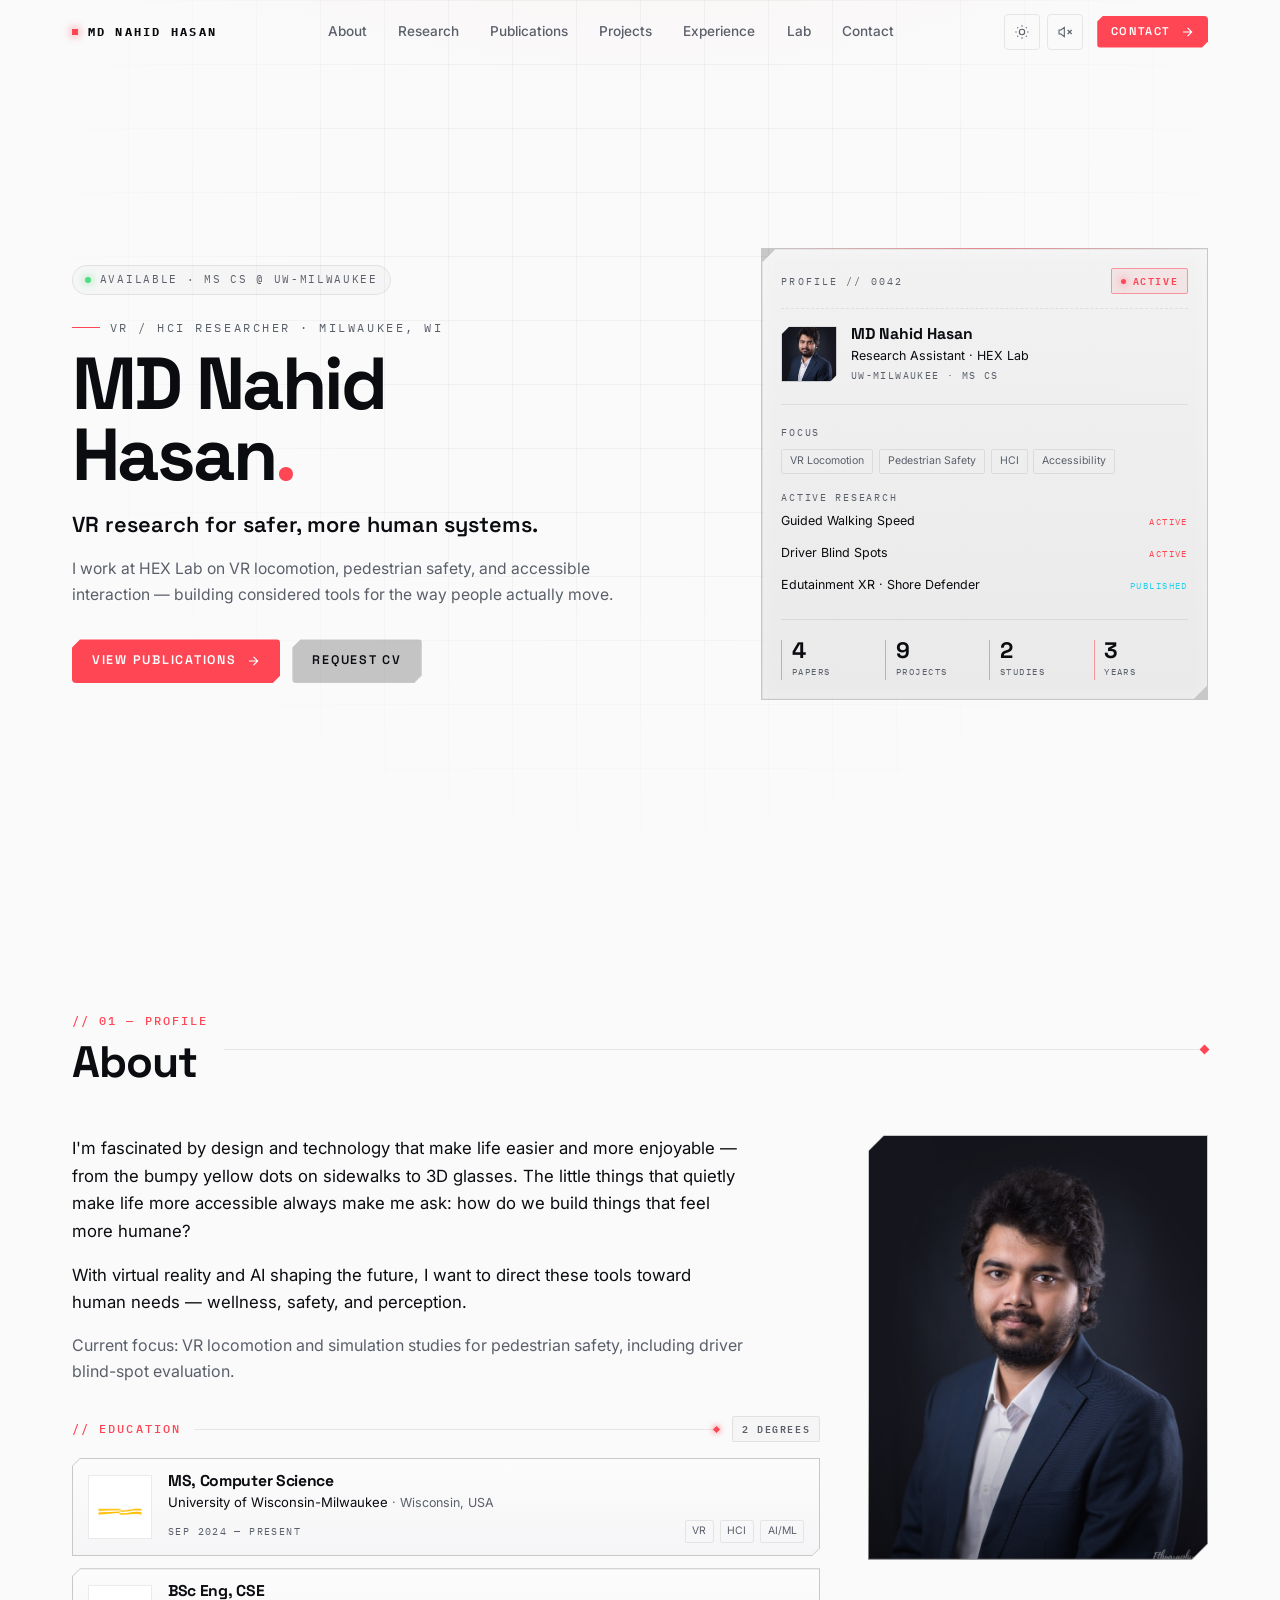
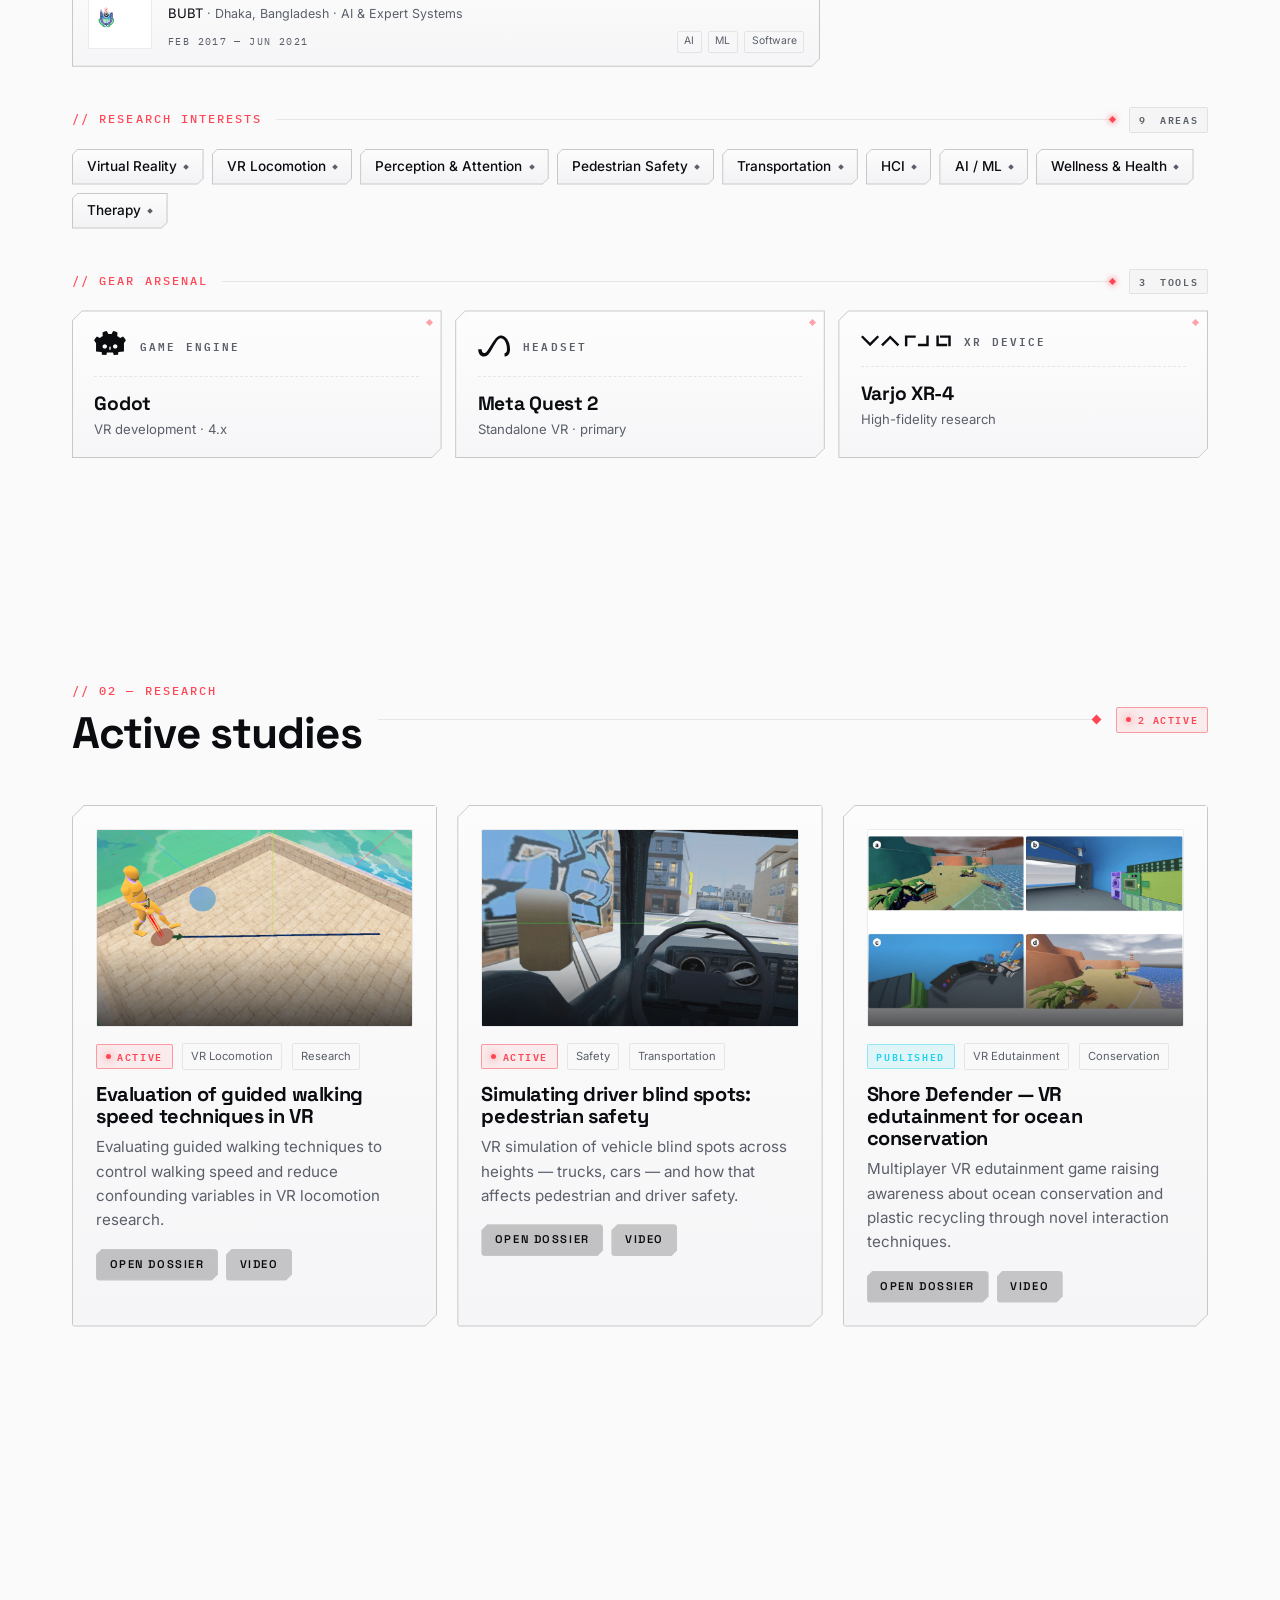
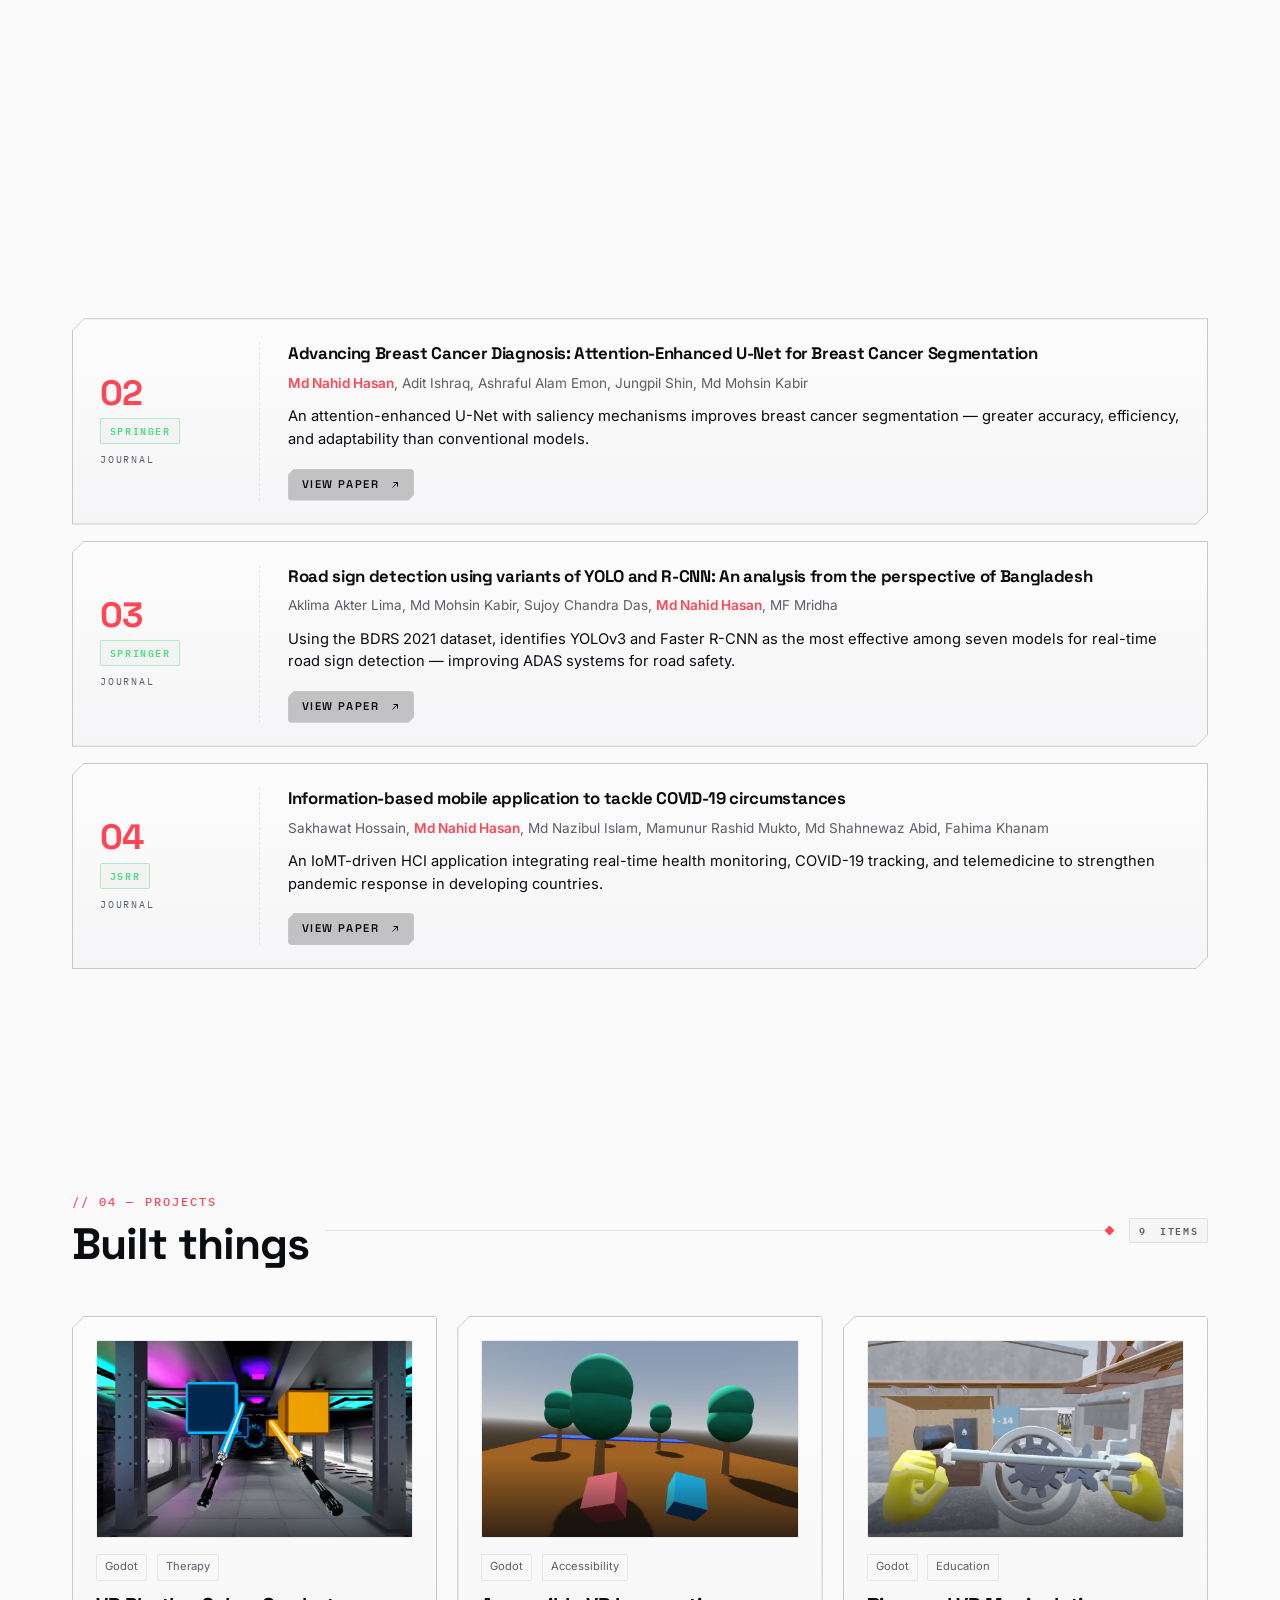
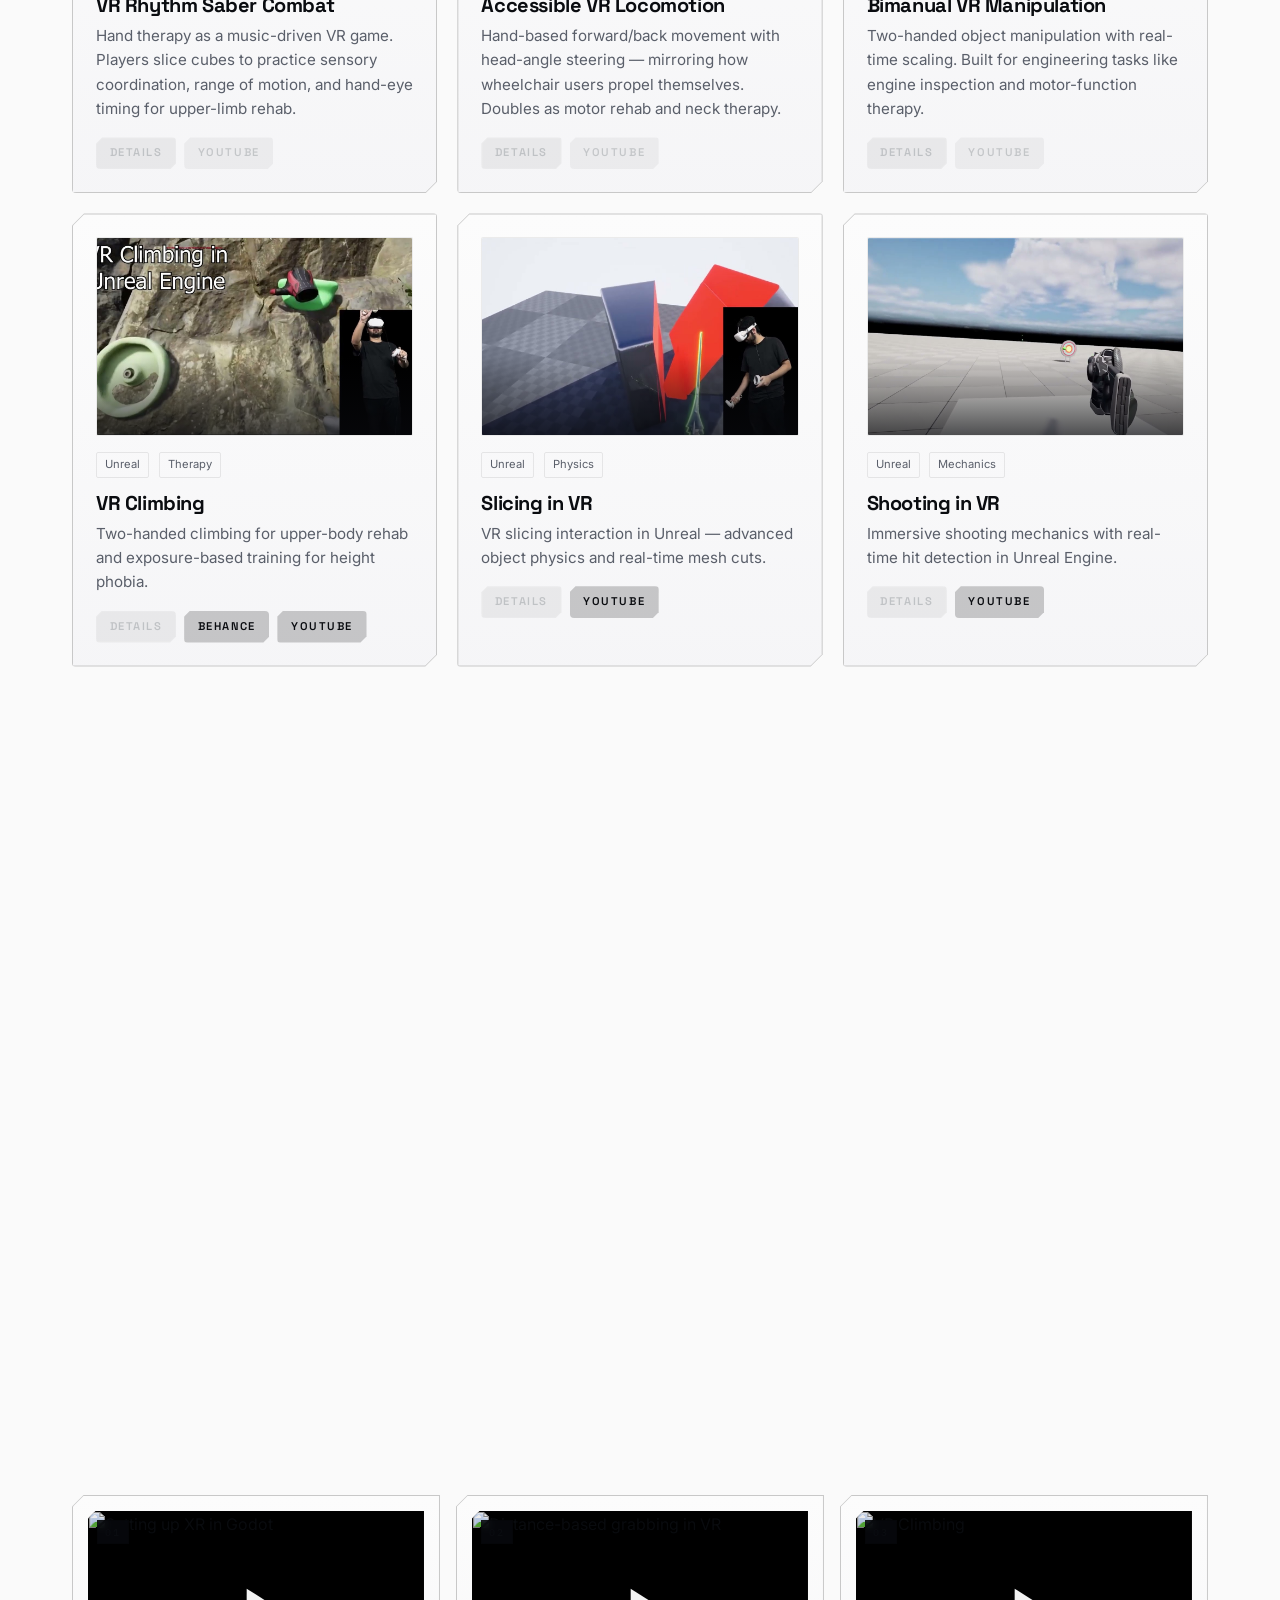
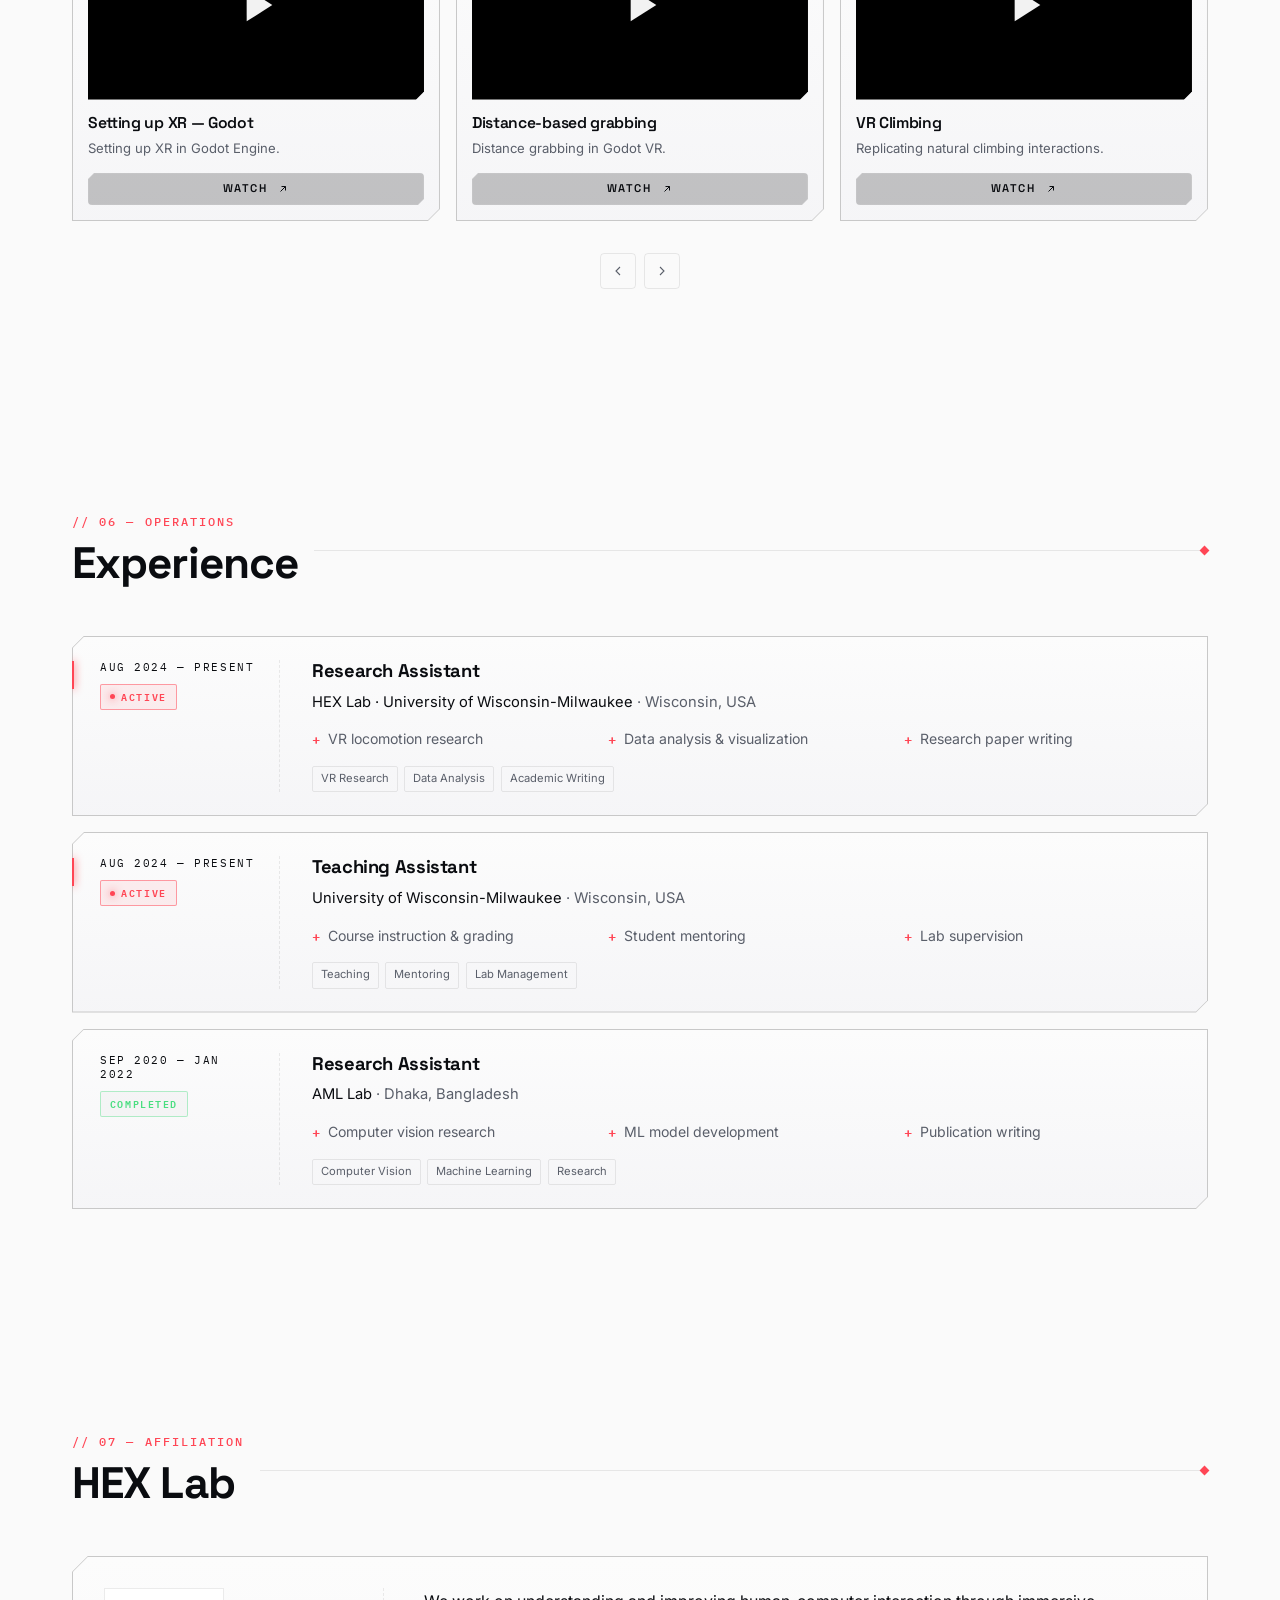
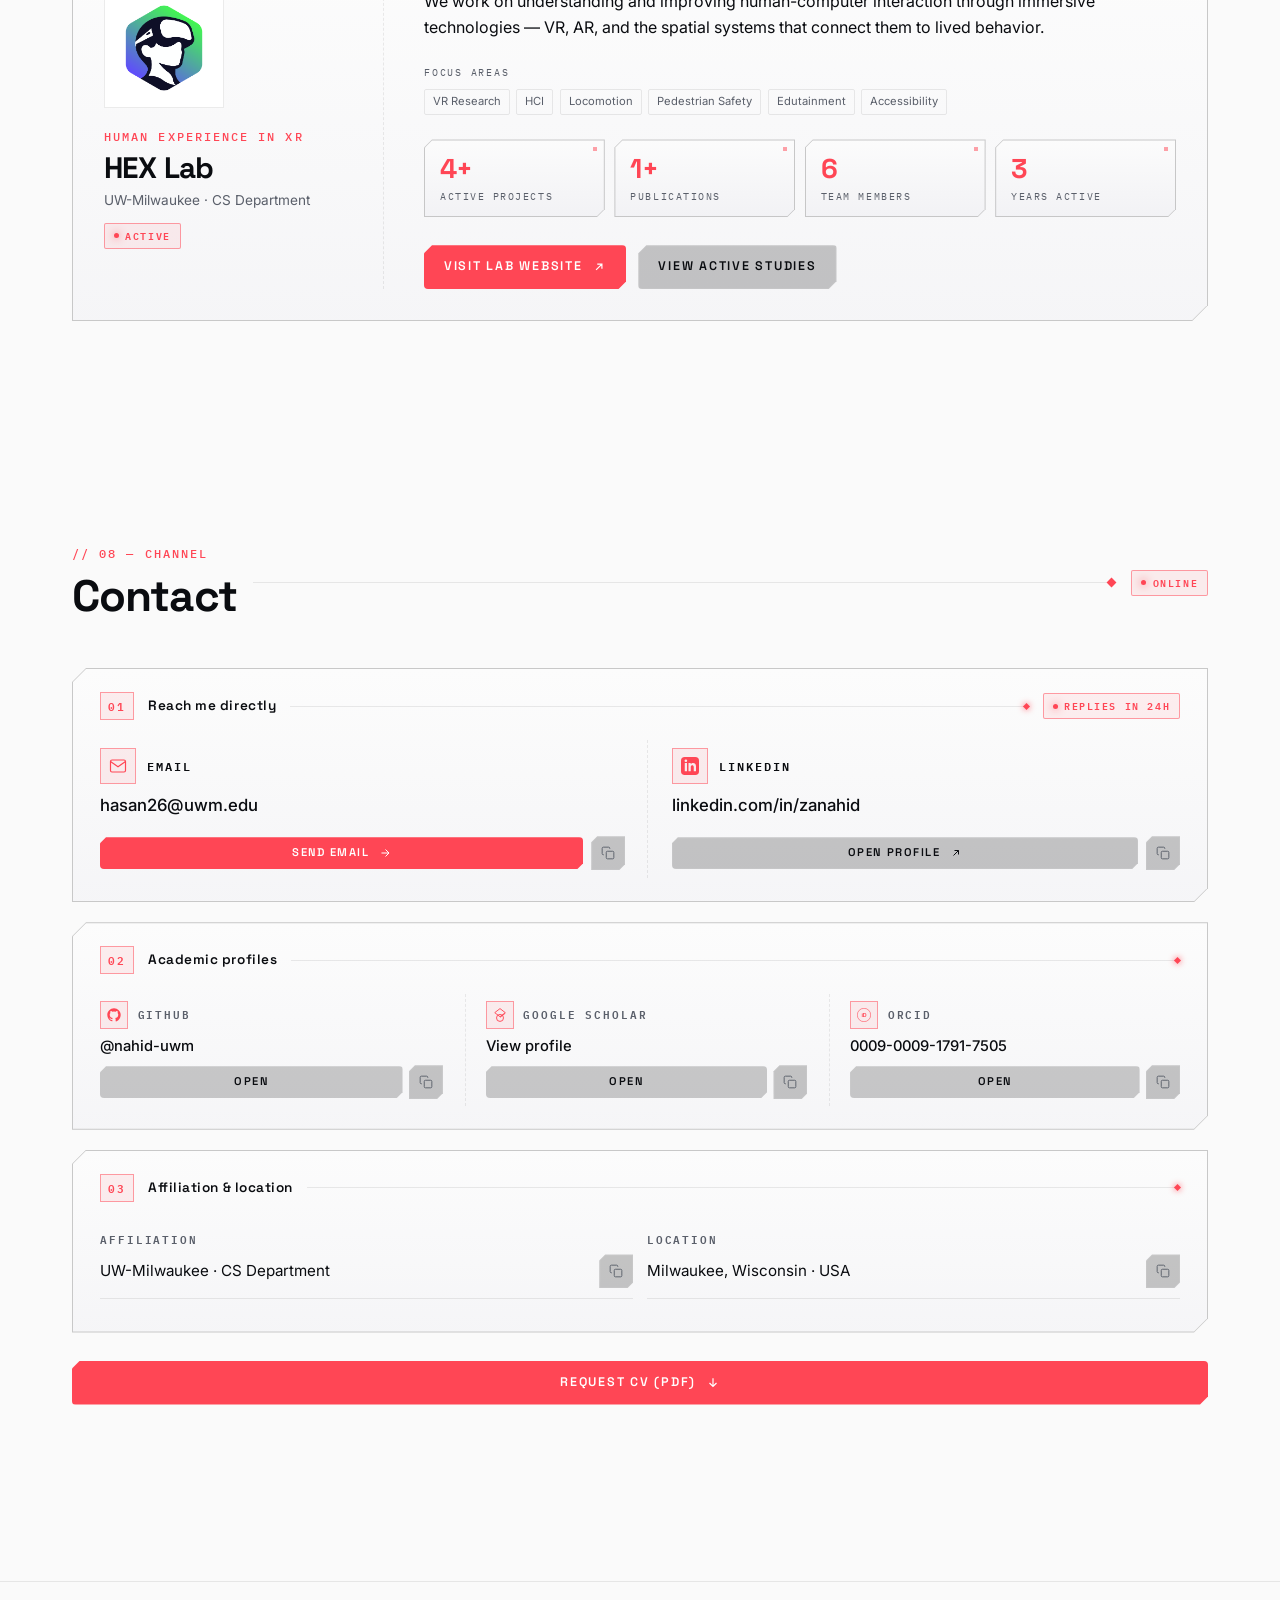
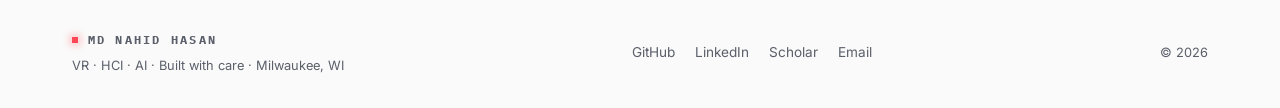
==== commit a24a1987: "mobile" ====
--- a/index.html
+++ b/index.html
@@ -217,10 +217,10 @@
             <div class="about-grid reveal">
                 <div class="about-left">
                     <div class="about-bio">
-                        <p style="font-size:1.05rem; margin-bottom:1rem">
+                        <p class="bio-lead">
                             I'm fascinated by design and technology that make life easier and more enjoyable — from the bumpy yellow dots on sidewalks to 3D glasses. The little things that quietly make life more accessible always make me ask: how do we build things that feel more humane?
                         </p>
-                        <p style="font-size:1.05rem; margin-bottom:1rem">
+                        <p class="bio-lead">
                             With virtual reality and AI shaping the future, I want to direct these tools toward human needs — wellness, safety, and perception.
                         </p>
                         <p class="muted">
@@ -230,9 +230,10 @@
 
                     <!-- Education stack -->
                     <div class="about-edu">
-                        <div class="flex between center" style="margin-bottom:1rem; gap:1rem; flex-wrap:wrap">
+                        <div class="ab-head">
                             <span class="eyebrow">// Education</span>
-                            <span class="tag">2 degrees</span>
+                            <span class="ab-rule"></span>
+                            <span class="pill">2 degrees</span>
                         </div>
                         <div class="edu-stack">
                             <article class="edu-card card-bracket"><span class="br-tr"></span><span class="br-bl"></span>
@@ -1100,9 +1101,9 @@
     <!-- ============ FOOTER ============ -->
     <footer class="footer">
         <div class="container footer-inner">
-            <div>
-                <div class="brand" style="margin-bottom:0.4rem"><span>MD Nahid Hasan</span></div>
-                <div class="muted" style="font-size:0.8rem">VR · HCI · AI · Built with care · Milwaukee, WI</div>
+            <div class="footer-brand">
+                <div class="brand"><span>MD Nahid Hasan</span></div>
+                <div class="muted footer-meta">VR · HCI · AI · Built with care · Milwaukee, WI</div>
             </div>
             <div class="links">
                 <a href="https://github.com/nahid-uwm" target="_blank" rel="noopener">GitHub</a>
@@ -1110,7 +1111,7 @@
                 <a href="https://scholar.google.com/citations?user=xQR0_1QAAAAJ&hl" target="_blank" rel="noopener">Scholar</a>
                 <a href="mailto:hasan26@uwm.edu">Email</a>
             </div>
-            <div class="muted" style="font-size:0.8rem">© 2026</div>
+            <div class="muted footer-meta">© 2026</div>
         </div>
     </footer>
 
--- a/css/v2.css
+++ b/css/v2.css
@@ -81,14 +81,38 @@
 button { font: inherit; color: inherit; background: none; border: 0; cursor: pointer; }
 a { color: inherit; text-decoration: none; }
 
-/* skip link */
+/* Global focus ring — always visible for keyboard nav */
+:focus-visible {
+    outline: 2px solid var(--accent);
+    outline-offset: 3px;
+    border-radius: 2px;
+}
+button:focus-visible,
+a:focus-visible {
+    outline: 2px solid var(--accent);
+    outline-offset: 3px;
+}
+
+/* skip link — keyboard a11y entry point */
 .skip-link {
-    position: absolute; left: -9999px;
-}
-.skip-link:focus {
-    left: 1rem; top: 1rem; z-index: 9999;
-    background: var(--bg-elev); color: var(--accent); padding: 0.5rem 1rem;
-    border: 1px solid var(--accent); border-radius: var(--radius);
+    position: fixed;
+    top: -100px;
+    left: 1rem;
+    z-index: 9999;
+    padding: 0.6rem 1rem;
+    background: var(--bg-elev);
+    color: var(--accent);
+    border: 1px solid var(--accent);
+    font-family: var(--font-mono);
+    font-size: 0.72rem;
+    letter-spacing: 0.16em;
+    text-transform: uppercase;
+    transition: top var(--t-base) var(--ease-out);
+}
+.skip-link:focus, .skip-link:focus-visible {
+    top: 1rem;
+    outline: 2px solid var(--accent);
+    outline-offset: 2px;
 }
 
 /* ---------- Background atmosphere ---------- */
@@ -346,8 +370,22 @@
 .btn-ghost { --fill: transparent; }
 
 .btn[disabled] {
-    opacity: 0.4; pointer-events: none; filter: grayscale(0.5);
-}
+    --stroke: var(--border);
+    --fill: transparent;
+    color: var(--text-dim);
+    pointer-events: none;
+    cursor: not-allowed;
+    opacity: 0.55;
+    filter: grayscale(0.4);
+}
+.btn-primary[disabled] {
+    --stroke: var(--border);
+    --fill: var(--surface);
+    color: var(--text-dim);
+    opacity: 0.6;
+}
+.btn[disabled]:hover { transform: none; box-shadow: none; }
+.btn[disabled]::after { display: none; }
 
 /* ---------- Cards (HUD panels) ---------- */
 .card {
@@ -400,21 +438,20 @@
 
 /* card scan line on hover (uses ::after — does not conflict with .card-clip ::before) */
 .card-scan::after {
-    content: ''; position: absolute; top: -2px; left: 1px; right: 1px; height: 1px;
+    content: ''; position: absolute; top: 0; left: 1px; right: 1px; height: 1px;
     background: linear-gradient(90deg, transparent, var(--accent-line), transparent);
-    transform: translateY(0);
     opacity: 0;
     pointer-events: none;
     z-index: 1;
 }
 .card-scan:hover::after {
-    animation: scan 1.6s linear infinite;
+    animation: scan 1.8s linear infinite;
     opacity: 1;
 }
 @keyframes scan {
-    0% { transform: translateY(0); opacity: 0; }
+    0% { top: 0; opacity: 0; }
     10% { opacity: 1; }
-    100% { transform: translateY(360px); opacity: 0; }
+    100% { top: 100%; opacity: 0; }
 }
 
 .card h3 { margin-bottom: 0.5rem; font-family: var(--font-display); }
@@ -718,17 +755,18 @@
     box-shadow: 0 0 8px var(--accent);
 }
 
-/* scanning overlay on hero panel */
+/* scanning overlay on hero panel — uses % so it tracks panel height */
 .hero-panel .scanline {
-    position: absolute; top: 0; left: 0; right: 0; height: 1px;
+    position: absolute; top: 0; left: 1px; right: 1px; height: 1px;
     background: linear-gradient(90deg, transparent, var(--accent-line), transparent);
-    animation: heroScan 4s linear infinite;
+    animation: heroScan 5s linear infinite;
     pointer-events: none;
+    z-index: 0;
 }
 @keyframes heroScan {
-    0% { transform: translateY(0); opacity: 0; }
+    0% { top: 0; opacity: 0; }
     8% { opacity: 1; }
-    100% { transform: translateY(380px); opacity: 0; }
+    100% { top: 100%; opacity: 0; }
 }
 
 /* ---------- About ---------- */
@@ -743,6 +781,8 @@
 }
 .about-left { display: flex; flex-direction: column; gap: 2rem; min-width: 0; }
 .about-bio { max-width: 42rem; }
+.bio-lead { font-size: 1.05rem; line-height: 1.65; margin-bottom: 1rem; }
+.bio-lead:last-child { margin-bottom: 0; }
 .about-edu { width: 100%; }
 .edu-stack { display: flex; flex-direction: column; gap: 0.75rem; }
 
@@ -1780,6 +1820,8 @@
     font-size: 0.85rem; color: var(--text-muted);
     align-items: center;
 }
+.footer-brand { display: flex; flex-direction: column; gap: 0.4rem; }
+.footer-meta { font-size: 0.8rem; }
 .footer .links { display: flex; gap: 1.25rem; flex-wrap: wrap; }
 .footer .links a {
     position: relative; padding: 0.25rem 0;
@@ -1881,8 +1923,10 @@
     .grid-2 { grid-template-columns: 1fr; gap: 1rem; }
     .grid-3 { grid-template-columns: 1fr; gap: 1rem; }
 
-    /* Contact card padding */
-    .contact-grid { gap: 0.75rem; }
+    /* Contact: stack tiers, group head sits compact */
+    .contact-stack { gap: 1rem; }
+    .cg-block-card { padding: 1.25rem 1.4rem; }
+    .cg-grid-3 { grid-template-columns: 1fr; }
 
     /* Buttons size on tap */
     .btn { height: 42px; }
@@ -1904,7 +1948,7 @@
     .hero .ctas .btn { width: 100%; }
 
     /* Hero panel */
-    .hero-panel { padding: 0.9rem; }
+    .hero-panel { --cut: 10px; padding: 1rem 1.1rem; }
     .hp-id { grid-template-columns: 48px 1fr; gap: 0.75rem; }
     .hp-avatar { width: 48px; height: 48px; }
     .hp-name { font-size: 0.92rem; }
@@ -1912,8 +1956,10 @@
     /* Cards */
     .card-clip { padding: 1.1rem; }
     .card { padding: 1.1rem; }
-    .card .actions { flex-direction: column; align-items: stretch; }
-    .card .actions .btn { width: 100%; }
+    /* keep actions horizontal — primary always full-width, secondaries inline */
+    .card .actions { flex-direction: row; flex-wrap: wrap; }
+    .card .actions .btn-primary { width: 100%; }
+    .card .actions .btn-ghost { flex: 1; min-width: 96px; }
 
     /* Publications: rail flips on top horizontal already at ≤880, tighten */
     .pub-card { padding: 1.1rem; }
@@ -1933,13 +1979,35 @@
     .edu-card { padding: 0.7rem; }
     .edu-body h3 { font-size: 0.92rem; }
 
-    /* Gear */
-    .gear-grid { grid-template-columns: repeat(auto-fit, minmax(110px, 1fr)); gap: 0.5rem; }
-    .gear { padding: 0.75rem; }
-
-    /* Contact */
-    .card-clip[class*="reveal"] { padding: 1.1rem; }
-    .contact-row { font-size: 0.85rem; }
+    /* Gear: stack one per row on phone for proper hierarchy */
+    .gear-grid { grid-template-columns: 1fr; gap: 0.6rem; }
+    .gear { padding: 1rem 1.1rem; gap: 0.7rem; }
+    .gear-head { padding-bottom: 0.6rem; }
+    .gear .name { font-size: 1.05rem; }
+
+    /* Contact: tighten cards on phone */
+    .contact-stack { gap: 0.85rem; }
+    .cg-block-card { padding: 1.1rem 1.25rem; }
+    .cg-block-card .cg-head { margin-bottom: 1rem; }
+    .cg-num { font-size: 0.66rem; padding: 0.2rem 0.4rem; }
+    .cg-title { font-size: 0.78rem; }
+    .cg-grid-2, .cg-grid-3 { grid-template-columns: 1fr; gap: 0.85rem; }
+    /* tier-1 dividers flip horizontal */
+    .cg-grid-2 > .cg-card + .cg-card,
+    .cg-grid-3 > .cg-tile + .cg-tile {
+        border-left: 0;
+        border-top: 1px dashed var(--border);
+        padding-left: 0; padding-top: 0.85rem;
+    }
+    .cg-grid-2 > .cg-card:first-child,
+    .cg-grid-3 > .cg-tile:not(:last-child) {
+        padding-right: 0; padding-bottom: 0.5rem;
+    }
+    .cg-val { font-size: 0.95rem; }
+    .cg-card-actions, .cg-tile-actions { flex-wrap: wrap; }
+
+    /* Research interest tags: keep readable */
+    .ri-tag { height: 32px; font-size: 0.8rem; padding: 0 0.75rem; }
 
     /* Footer */
     .footer-inner { flex-direction: column; align-items: flex-start; gap: 1rem; }
@@ -1955,8 +2023,6 @@
     .section-head { margin-bottom: 2rem; }
     .section-head .divider { display: none; }
 
-    /* Body type slightly tighter */
-    body { font-size: 15px; }
 }
 
 /* Tiny mobile (≤380px) */
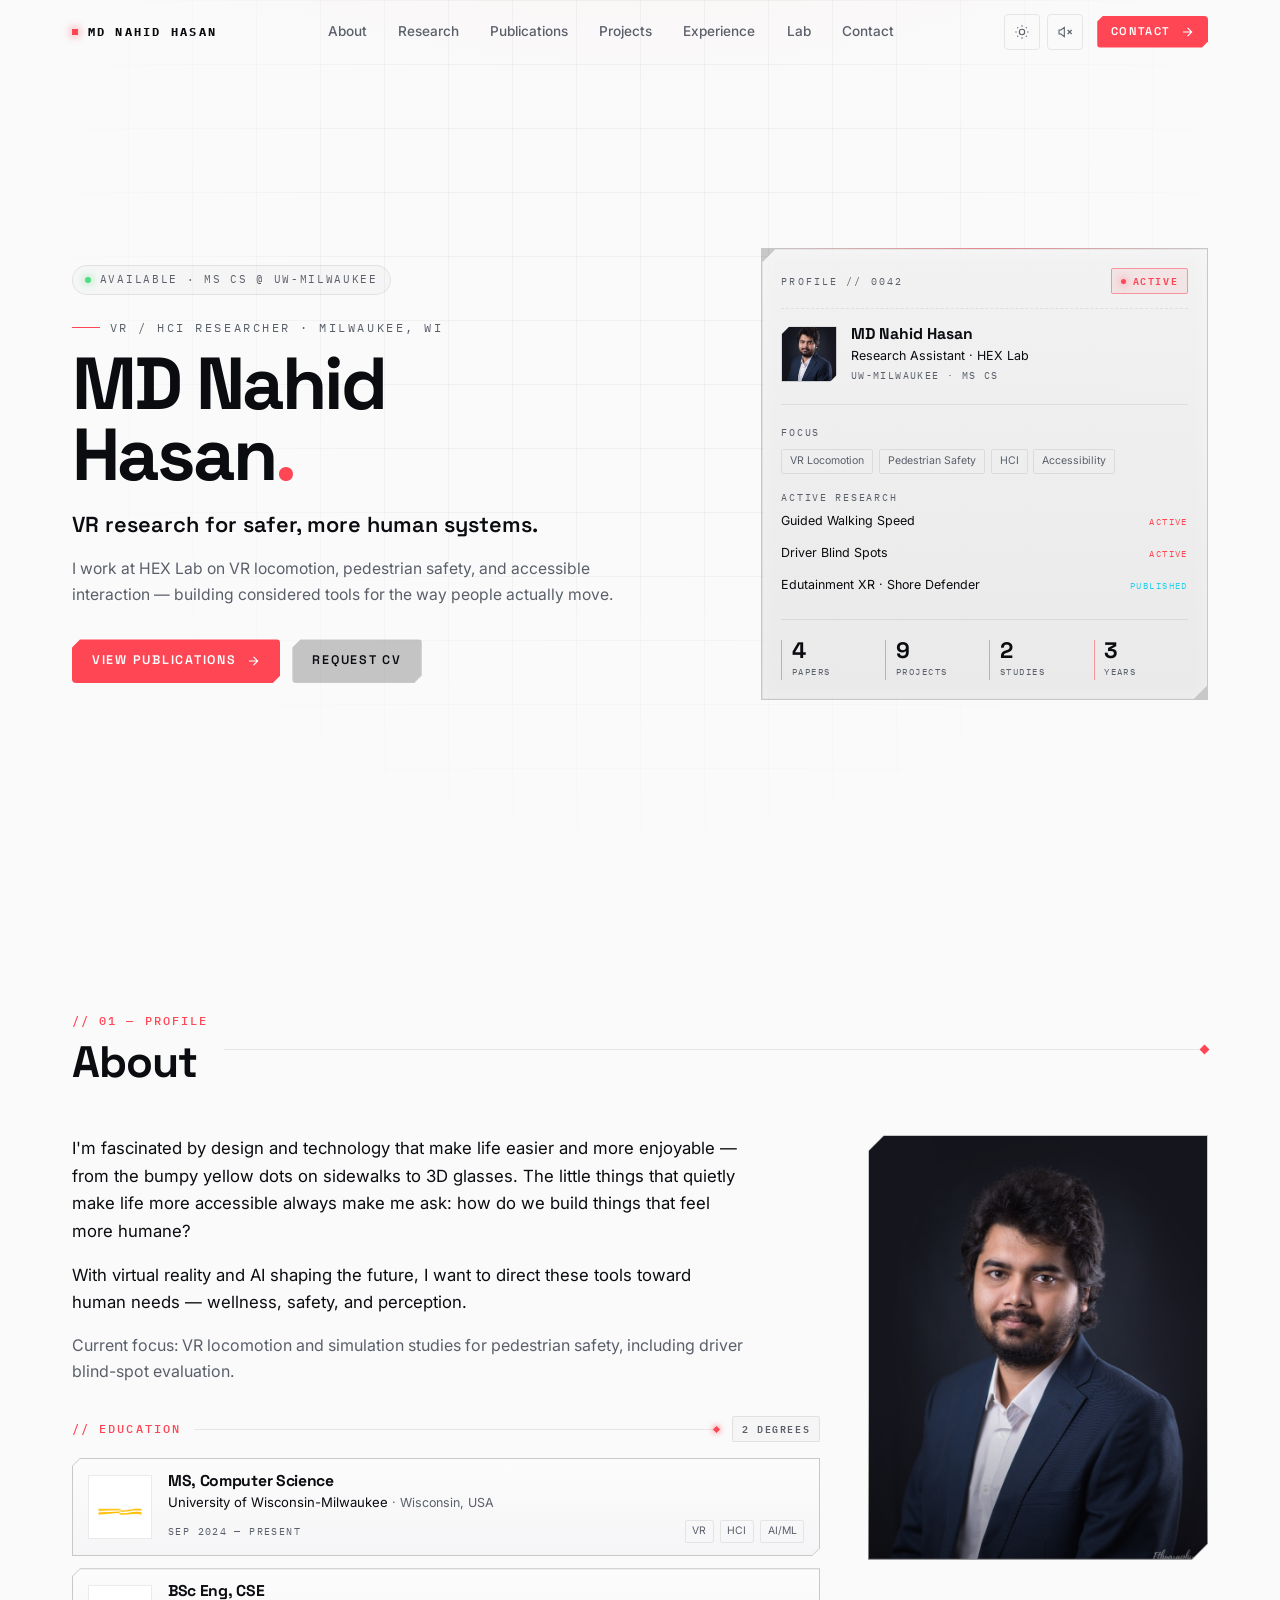
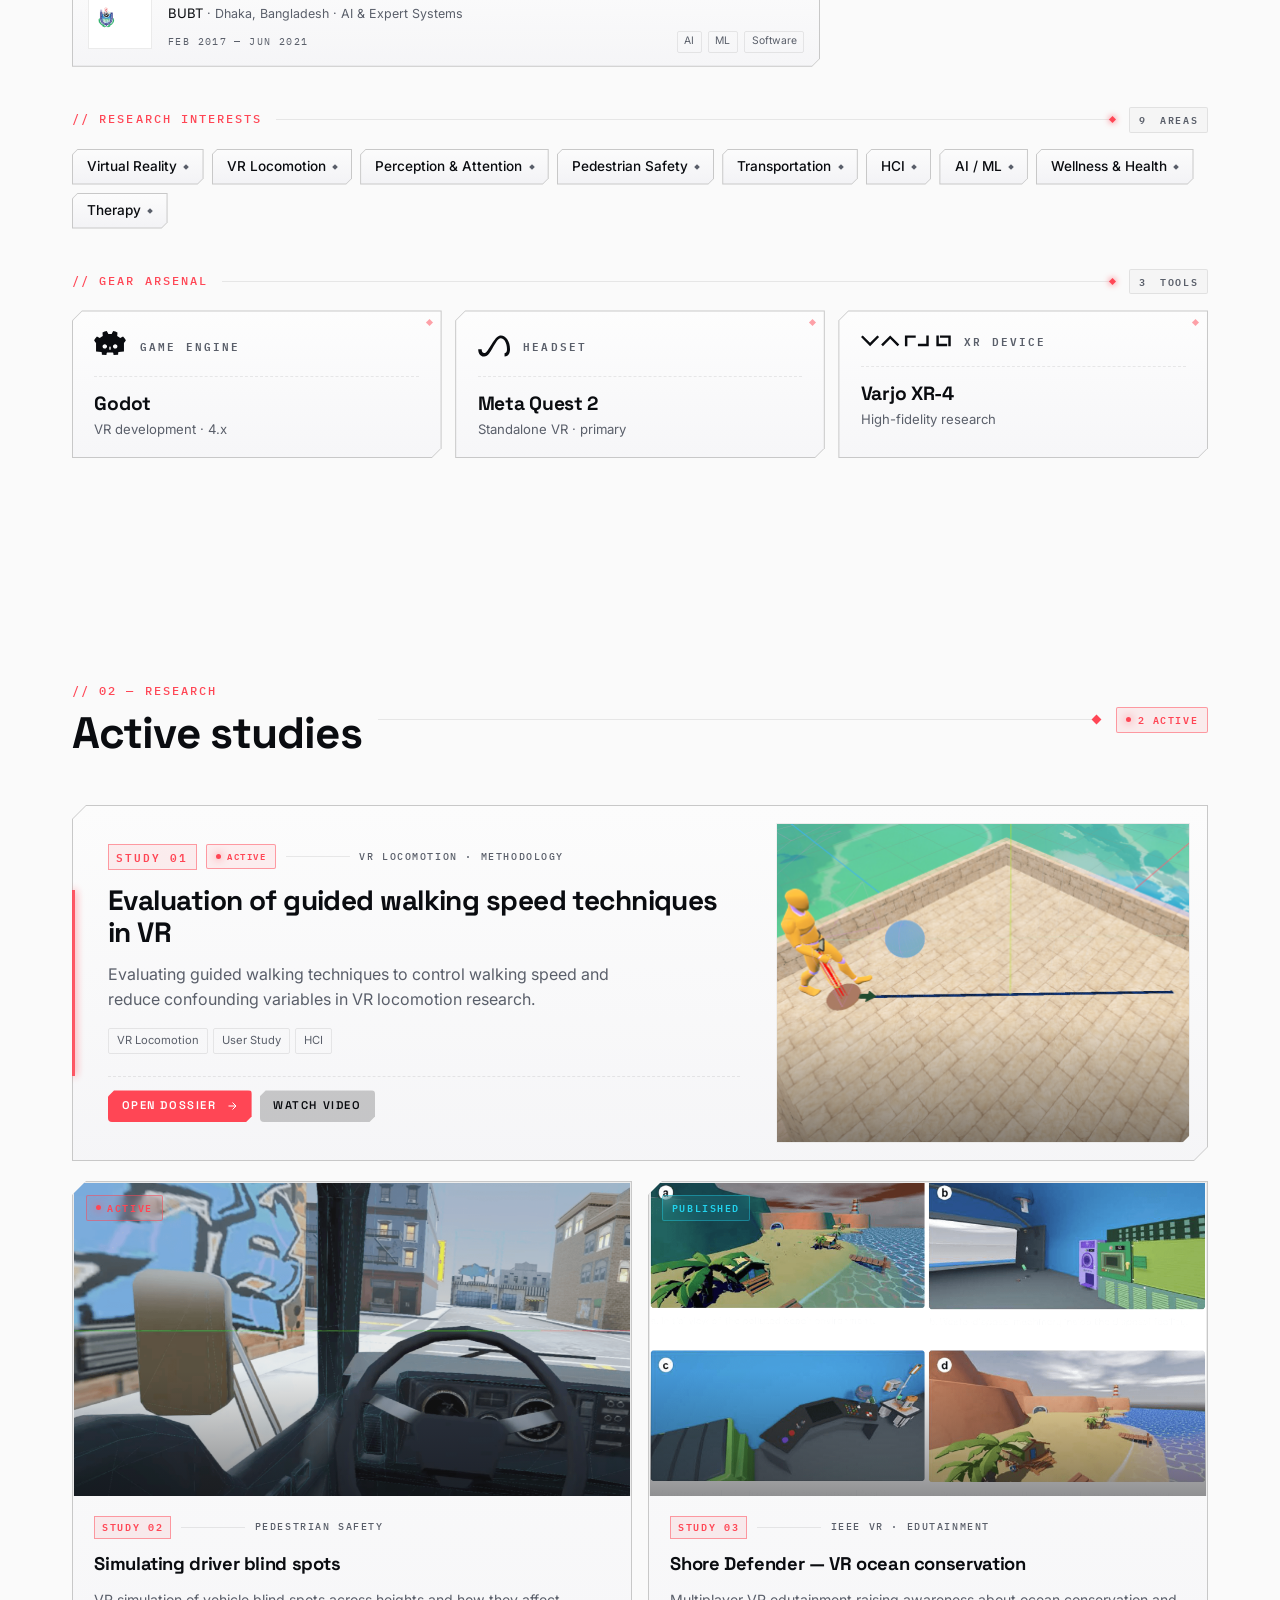
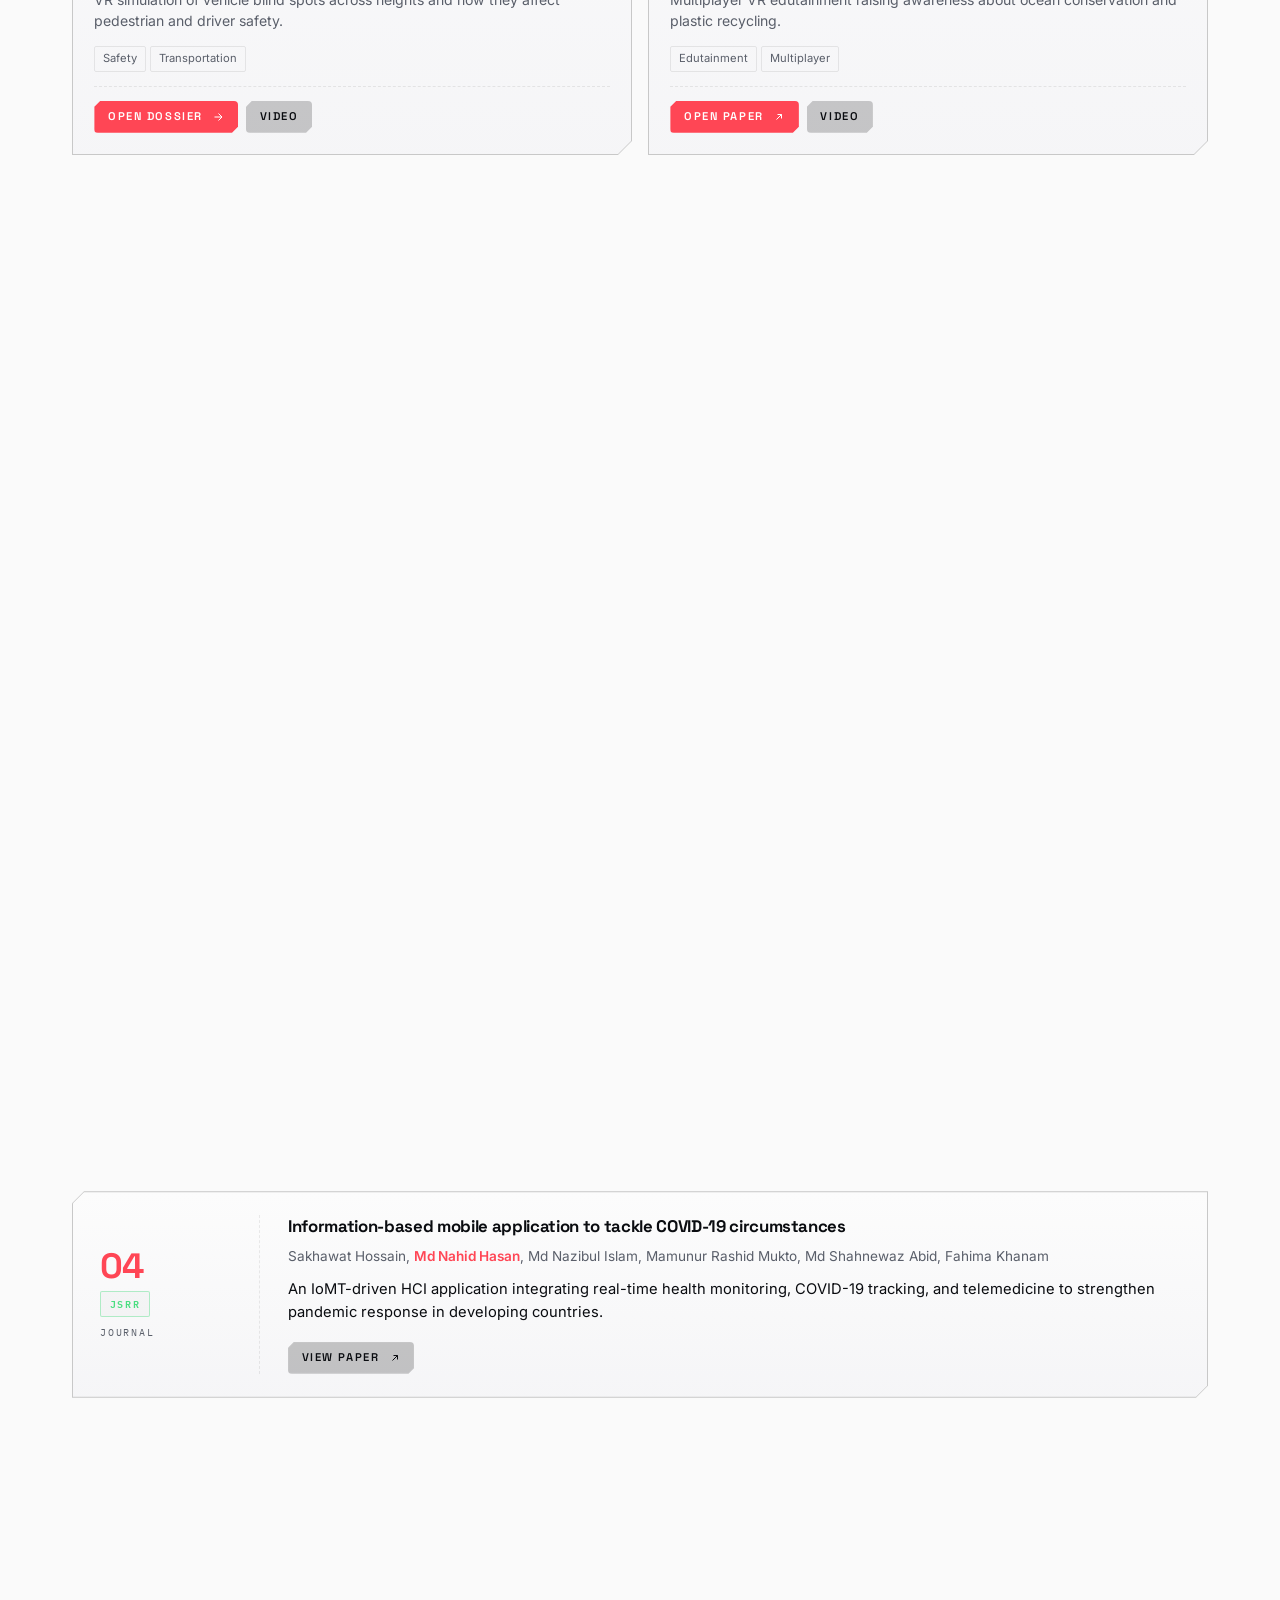
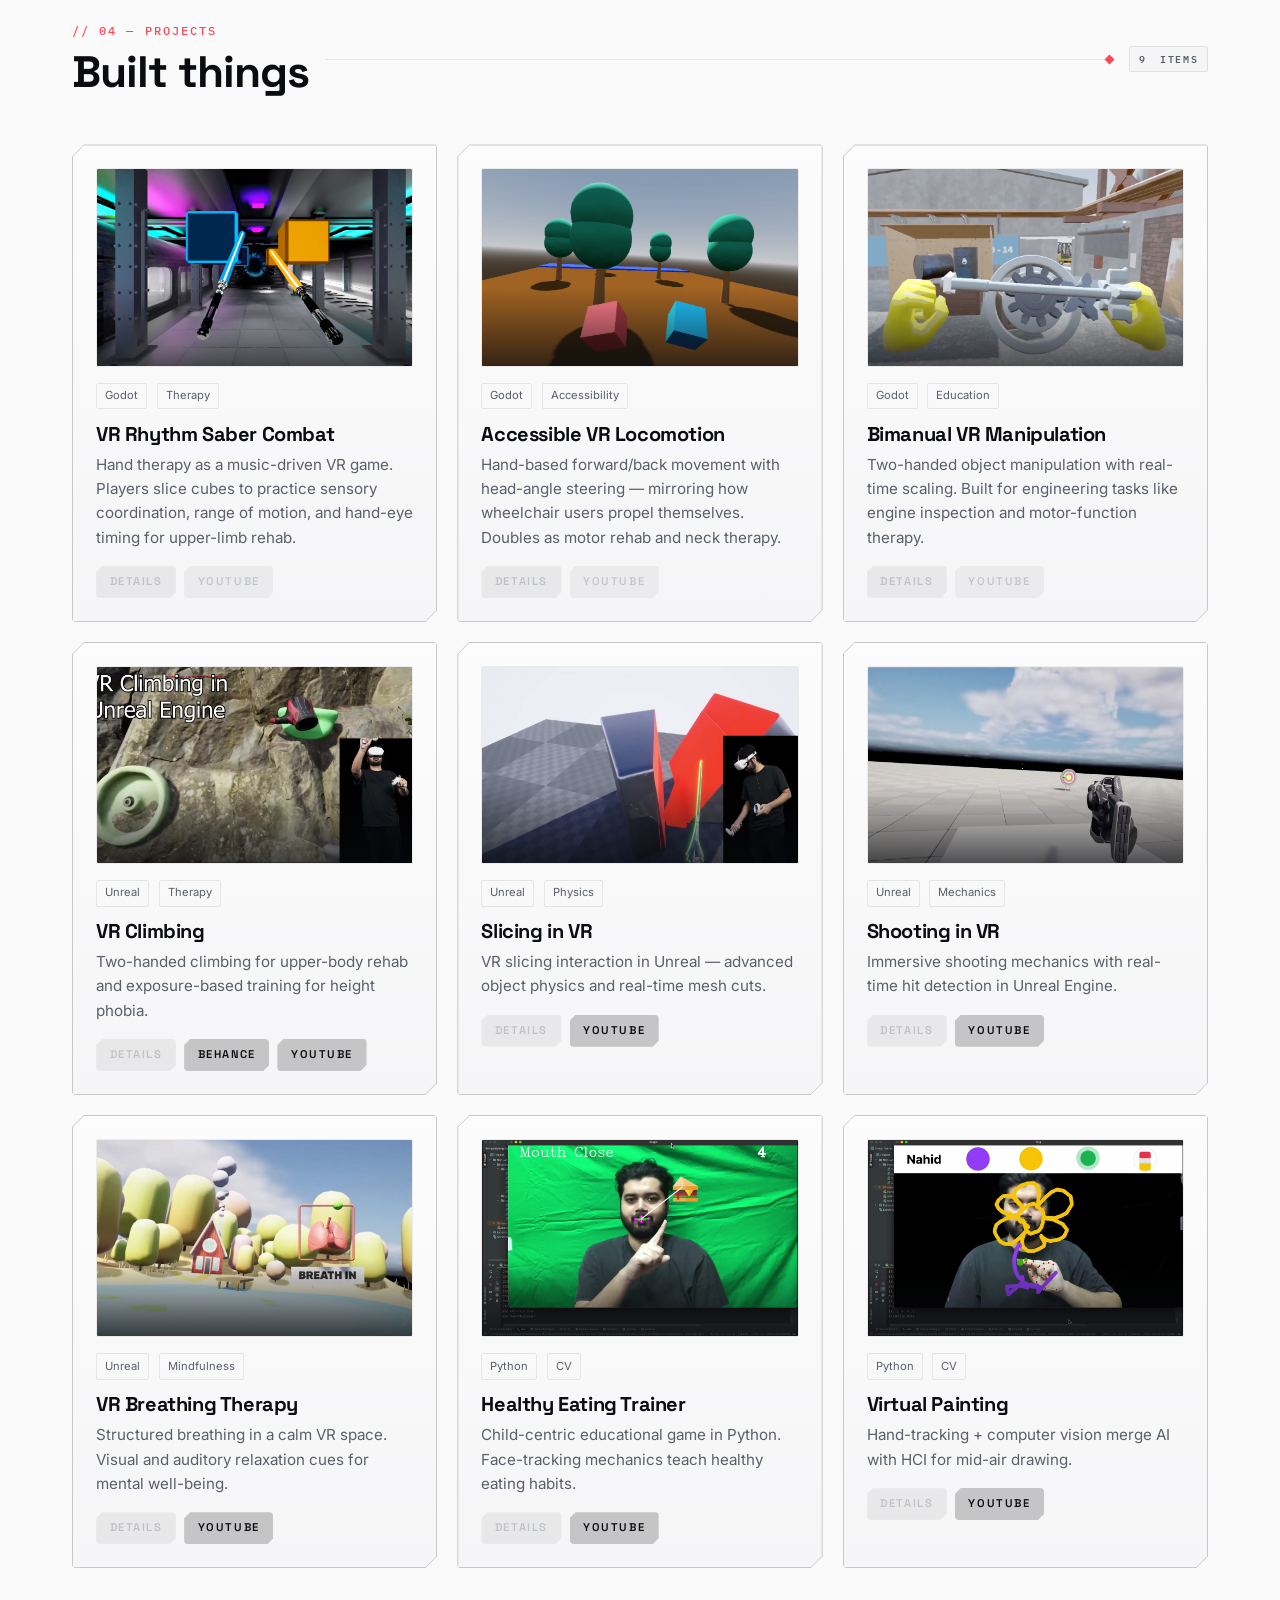
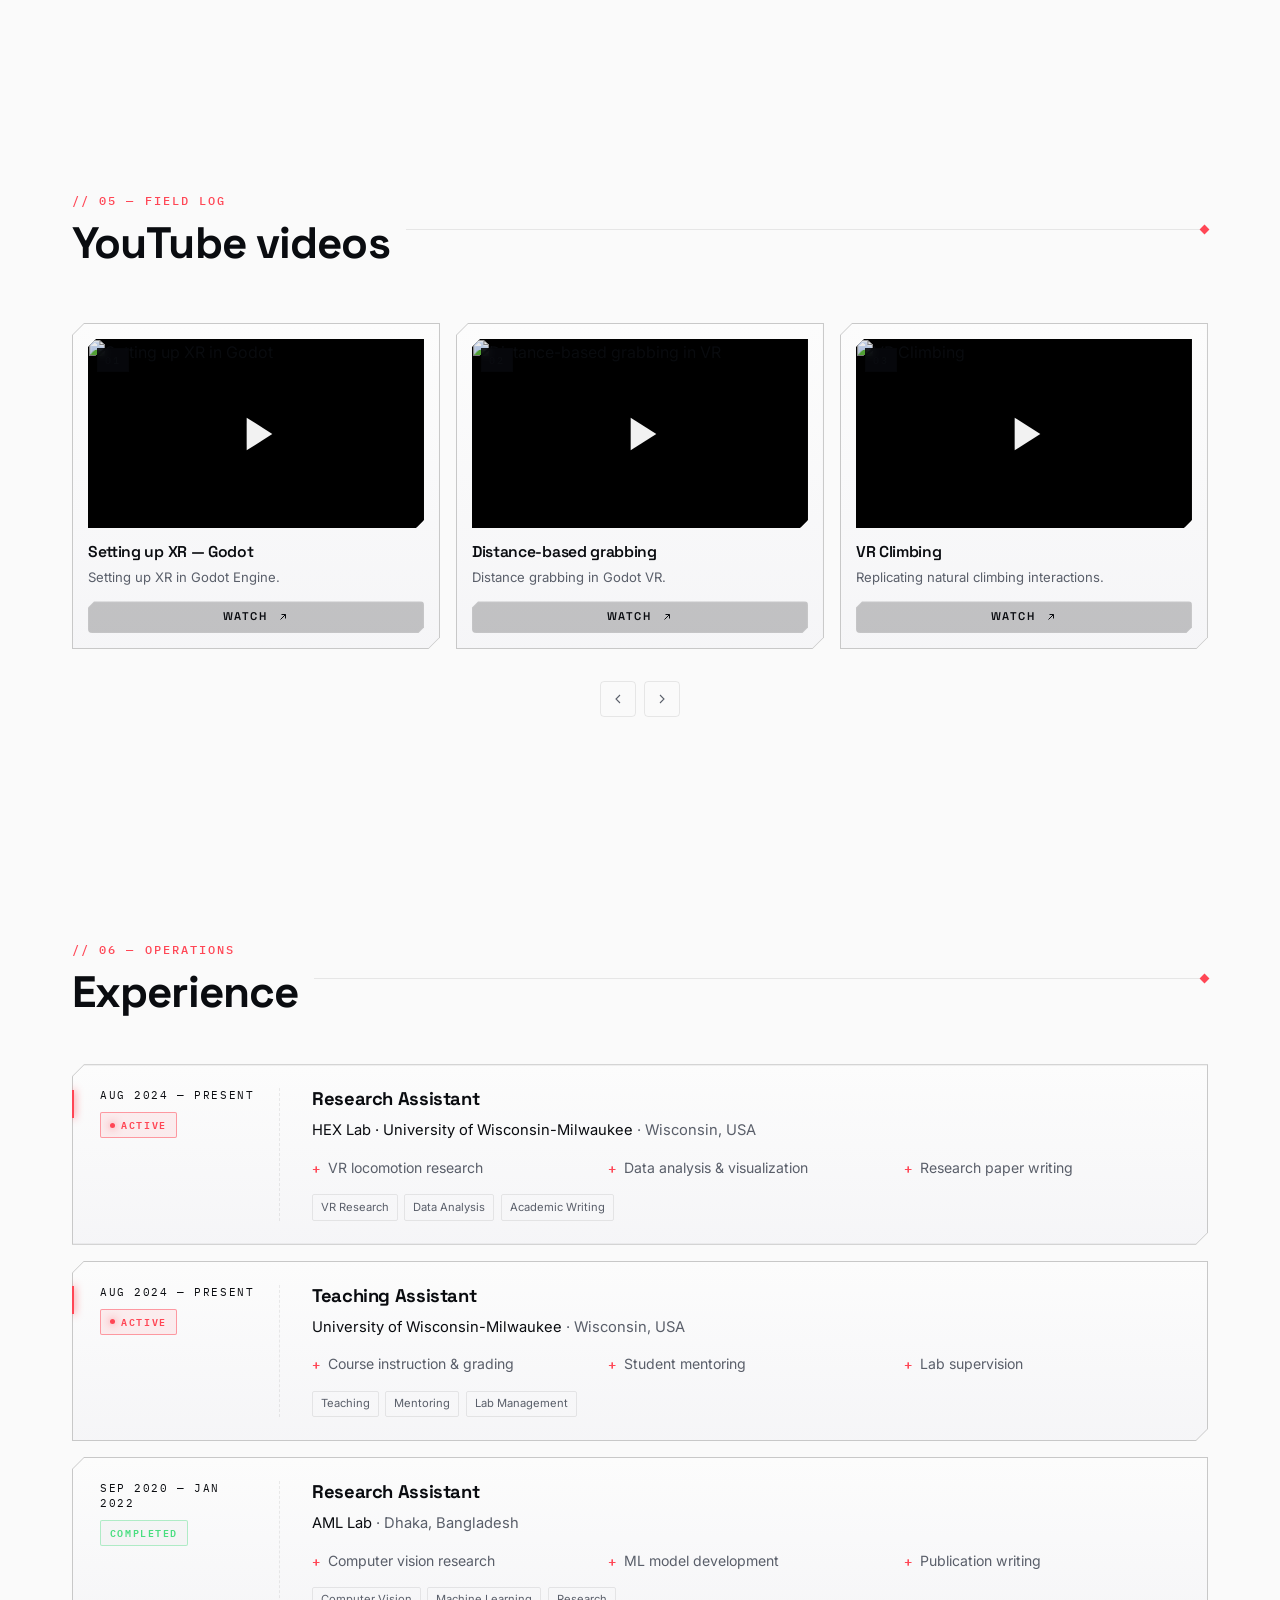
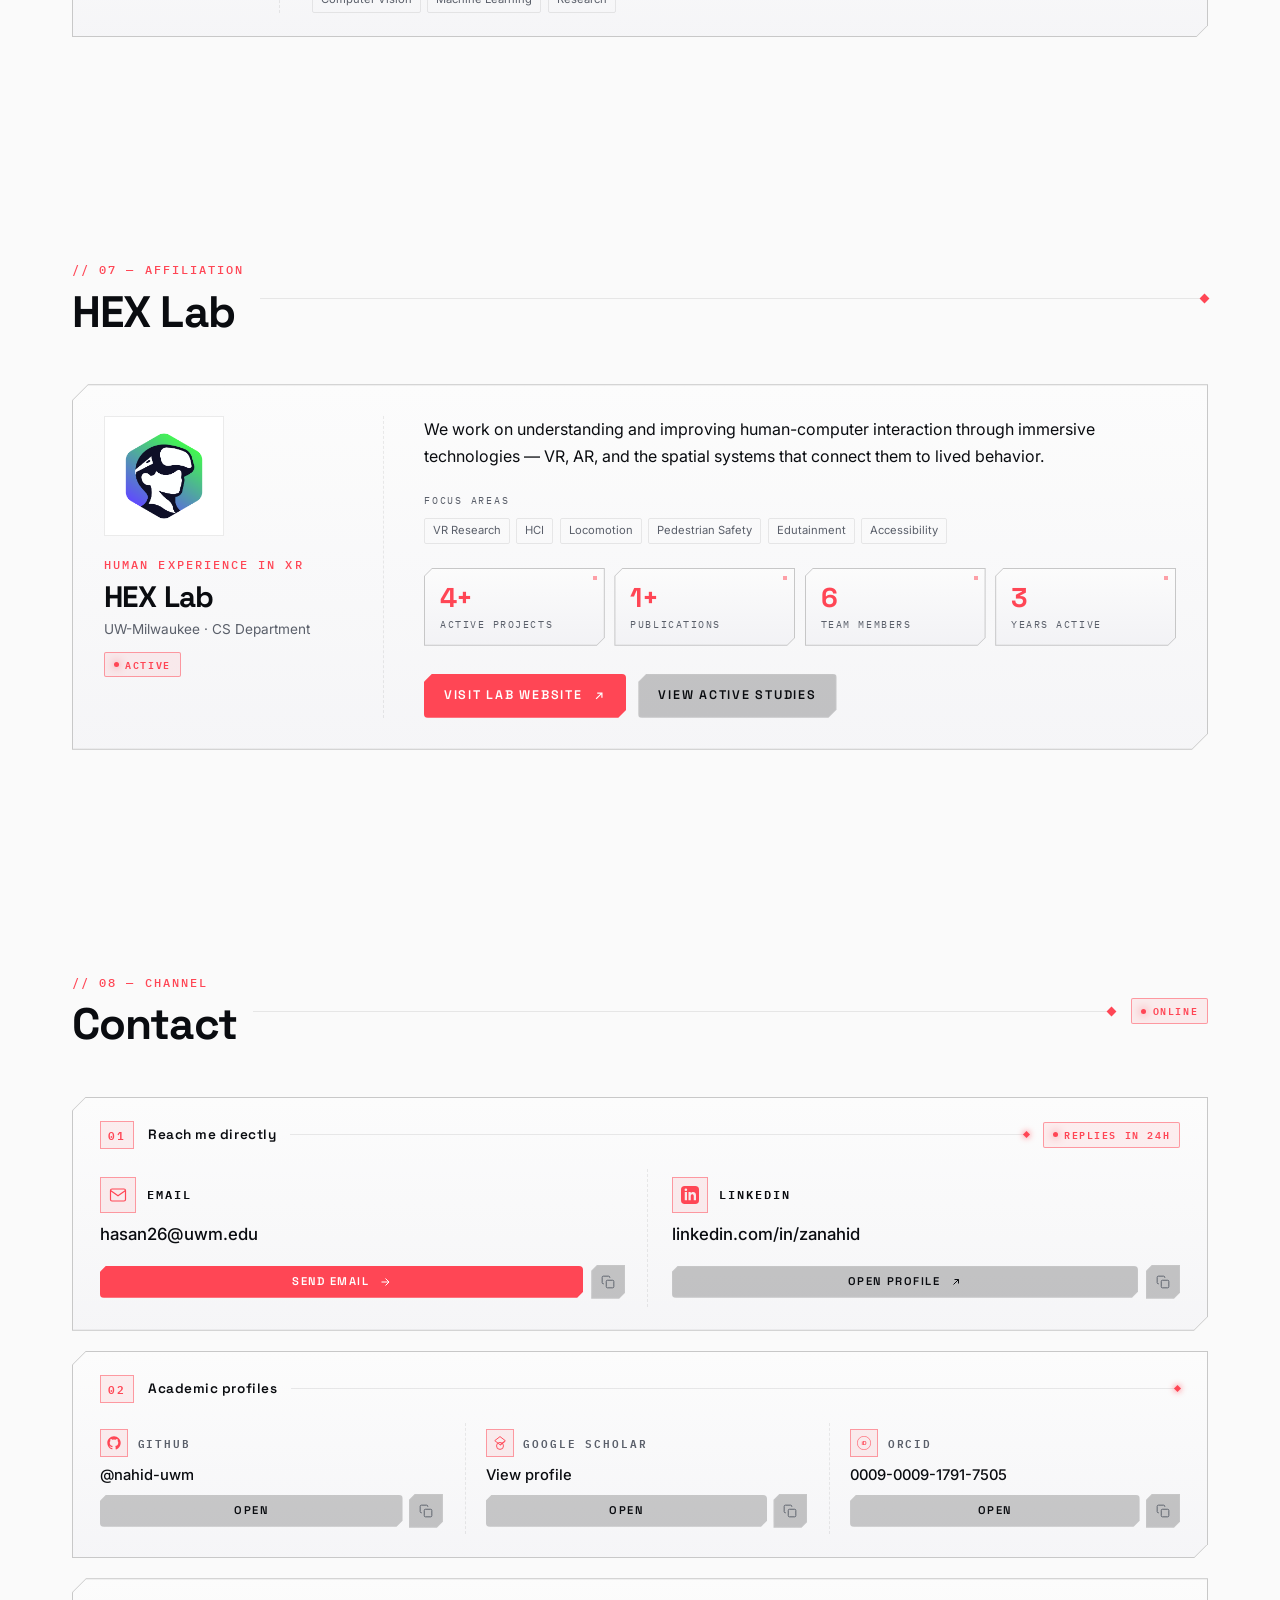
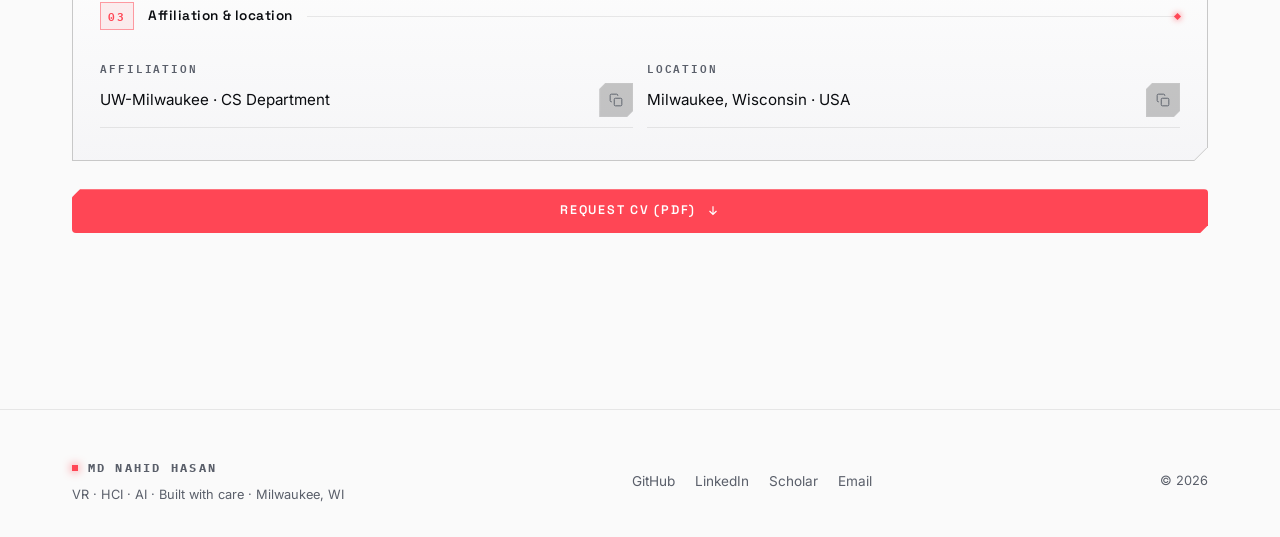
==== commit 0f0824ea: "research" ====
--- a/index.html
+++ b/index.html
@@ -358,57 +358,94 @@
                 <span class="pill active">2 Active</span>
             </div>
 
-            <div class="grid-2">
-                <article class="card card-clip card-bracket card-scan reveal"><span class="br-tr"></span><span class="br-bl"></span>
-                    <div class="card-media">
+            <div class="rs-list">
+
+                <!-- FEATURED — primary research focus -->
+                <article class="rs-card rs-featured reveal">
+                    <div class="rs-body">
+                        <div class="rs-meta">
+                            <span class="rs-num">Study 01</span>
+                            <span class="pill active rs-status-inline">Active</span>
+                            <span class="rs-meta-rule"></span>
+                            <span class="rs-domain">VR Locomotion · Methodology</span>
+                        </div>
+                        <h3 class="rs-title">Evaluation of guided walking speed techniques in VR</h3>
+                        <p class="rs-desc">Evaluating guided walking techniques to control walking speed and reduce confounding variables in VR locomotion research.</p>
+                        <div class="rs-tags">
+                            <span class="tag">VR Locomotion</span>
+                            <span class="tag">User Study</span>
+                            <span class="tag">HCI</span>
+                        </div>
+                        <div class="rs-actions">
+                            <button class="btn btn-sm btn-primary" type="button">
+                                Open dossier
+                                <svg class="arrow" viewBox="0 0 24 24" width="12" height="12" fill="none" stroke="currentColor" stroke-width="2"><path d="M5 12h14M13 5l7 7-7 7"/></svg>
+                            </button>
+                            <button class="btn btn-sm btn-ghost" type="button">Watch video</button>
+                        </div>
+                    </div>
+                    <div class="rs-media">
                         <img src="image/research/EVALUATION OF GUIDED WALKING SPEED TECHNIQUES IN VIRTUAL REALITY.png" alt="Guided walking speed VR study figure" loading="lazy">
                     </div>
-                    <div class="meta">
-                        <span class="pill active">Active</span>
-                        <span class="tag">VR Locomotion</span>
-                        <span class="tag">Research</span>
-                    </div>
-                    <h3>Evaluation of guided walking speed techniques in VR</h3>
-                    <p>Evaluating guided walking techniques to control walking speed and reduce confounding variables in VR locomotion research.</p>
-                    <div class="actions">
-                        <button class="btn btn-sm" type="button">Open dossier</button>
-                        <button class="btn btn-sm btn-ghost" type="button">Video</button>
-                    </div>
-                </article>
-
-                <article class="card card-clip card-bracket card-scan reveal"><span class="br-tr"></span><span class="br-bl"></span>
-                    <div class="card-media">
-                        <img src="image/research/SIMULATING DRIVER BLIND SPOTS WITH VR_ IMPLICATIONS FOR PEDESTRIAN SAFETY.png" alt="Driver blind spot VR simulation" loading="lazy">
-                    </div>
-                    <div class="meta">
-                        <span class="pill active">Active</span>
-                        <span class="tag">Safety</span>
-                        <span class="tag">Transportation</span>
-                    </div>
-                    <h3>Simulating driver blind spots: pedestrian safety</h3>
-                    <p>VR simulation of vehicle blind spots across heights — trucks, cars — and how that affects pedestrian and driver safety.</p>
-                    <div class="actions">
-                        <button class="btn btn-sm" type="button">Open dossier</button>
-                        <button class="btn btn-sm btn-ghost" type="button">Video</button>
-                    </div>
-                </article>
-
-                <article class="card card-clip card-bracket card-scan reveal"><span class="br-tr"></span><span class="br-bl"></span>
-                    <div class="card-media">
-                        <img src="image/research/Shore Defender.png" alt="Shore Defender VR edutainment cover" loading="lazy">
-                    </div>
-                    <div class="meta">
-                        <span class="pill published">Published</span>
-                        <span class="tag">VR Edutainment</span>
-                        <span class="tag">Conservation</span>
-                    </div>
-                    <h3>Shore Defender — VR edutainment for ocean conservation</h3>
-                    <p>Multiplayer VR edutainment game raising awareness about ocean conservation and plastic recycling through novel interaction techniques.</p>
-                    <div class="actions">
-                        <a class="btn btn-sm" href="https://ieeexplore.ieee.org/abstract/document/10972693" target="_blank" rel="noopener">Open dossier</a>
-                        <a class="btn btn-sm btn-ghost" href="https://www.youtube.com/watch?v=DsBCUvweIU0" target="_blank" rel="noopener">Video</a>
-                    </div>
-                </article>
+                </article>
+
+                <!-- SECONDARY GRID — supporting studies -->
+                <div class="rs-secondary-grid">
+                    <article class="rs-card rs-compact reveal">
+                        <div class="rs-media">
+                            <img src="image/research/SIMULATING DRIVER BLIND SPOTS WITH VR_ IMPLICATIONS FOR PEDESTRIAN SAFETY.png" alt="Driver blind spot VR simulation" loading="lazy">
+                            <span class="rs-status pill active">Active</span>
+                        </div>
+                        <div class="rs-body">
+                            <div class="rs-meta">
+                                <span class="rs-num">Study 02</span>
+                                <span class="rs-meta-rule"></span>
+                                <span class="rs-domain">Pedestrian Safety</span>
+                            </div>
+                            <h3 class="rs-title">Simulating driver blind spots</h3>
+                            <p class="rs-desc">VR simulation of vehicle blind spots across heights and how they affect pedestrian and driver safety.</p>
+                            <div class="rs-tags">
+                                <span class="tag">Safety</span>
+                                <span class="tag">Transportation</span>
+                            </div>
+                            <div class="rs-actions">
+                                <button class="btn btn-sm btn-primary" type="button">
+                                    Open dossier
+                                    <svg class="arrow" viewBox="0 0 24 24" width="12" height="12" fill="none" stroke="currentColor" stroke-width="2"><path d="M5 12h14M13 5l7 7-7 7"/></svg>
+                                </button>
+                                <button class="btn btn-sm btn-ghost" type="button">Video</button>
+                            </div>
+                        </div>
+                    </article>
+
+                    <article class="rs-card rs-compact reveal">
+                        <div class="rs-media">
+                            <img src="image/research/Shore Defender.png" alt="Shore Defender VR edutainment cover" loading="lazy">
+                            <span class="rs-status pill published">Published</span>
+                        </div>
+                        <div class="rs-body">
+                            <div class="rs-meta">
+                                <span class="rs-num">Study 03</span>
+                                <span class="rs-meta-rule"></span>
+                                <span class="rs-domain">IEEE VR · Edutainment</span>
+                            </div>
+                            <h3 class="rs-title">Shore Defender — VR ocean conservation</h3>
+                            <p class="rs-desc">Multiplayer VR edutainment raising awareness about ocean conservation and plastic recycling.</p>
+                            <div class="rs-tags">
+                                <span class="tag">Edutainment</span>
+                                <span class="tag">Multiplayer</span>
+                            </div>
+                            <div class="rs-actions">
+                                <a class="btn btn-sm btn-primary" href="https://ieeexplore.ieee.org/abstract/document/10972693" target="_blank" rel="noopener">
+                                    Open paper
+                                    <svg class="arrow" viewBox="0 0 24 24" width="12" height="12" fill="none" stroke="currentColor" stroke-width="2"><path d="M7 17L17 7M9 7h8v8"/></svg>
+                                </a>
+                                <a class="btn btn-sm btn-ghost" href="https://www.youtube.com/watch?v=DsBCUvweIU0" target="_blank" rel="noopener">Video</a>
+                            </div>
+                        </div>
+                    </article>
+                </div>
+
             </div>
         </div>
     </section>
--- a/css/v2.css
+++ b/css/v2.css
@@ -1046,6 +1046,244 @@
 /* ---------- Grids ---------- */
 .grid-2 { display: grid; grid-template-columns: repeat(auto-fit, minmax(360px, 1fr)); gap: 1.25rem; }
 .grid-3 { display: grid; grid-template-columns: repeat(auto-fit, minmax(280px, 1fr)); gap: 1.25rem; }
+
+/* ---------- Research / Active studies (featured + secondary) ---------- */
+.rs-list {
+    display: flex; flex-direction: column;
+    gap: 1.25rem;
+}
+
+.rs-secondary-grid {
+    display: grid;
+    grid-template-columns: repeat(2, 1fr);
+    gap: 1rem;
+}
+@media (max-width: 720px) {
+    .rs-secondary-grid { grid-template-columns: 1fr; }
+}
+
+.rs-card {
+    --cut: 14px;
+    --stroke: var(--border-strong);
+    --fill-grad: linear-gradient(180deg, rgba(20, 22, 28, 0.92), rgba(8, 9, 13, 0.95));
+    position: relative;
+    isolation: isolate;
+    background: var(--stroke);
+    clip-path: polygon(var(--cut) 0, 100% 0, 100% calc(100% - var(--cut)), calc(100% - var(--cut)) 100%, 0 100%, 0 var(--cut));
+    transition: background var(--t-base) var(--ease-out), box-shadow var(--t-base);
+    overflow: hidden;
+}
+
+/* FEATURED — body left, image right (smaller proportion) */
+.rs-featured {
+    display: grid;
+    grid-template-columns: minmax(0, 1fr) minmax(0, 38%);
+    gap: 0;
+    align-items: stretch;
+}
+
+/* COMPACT — vertical, image on top */
+.rs-compact {
+    display: flex;
+    flex-direction: column;
+}
+.rs-card::before {
+    content: ''; position: absolute; inset: 1px;
+    background: var(--fill-grad);
+    clip-path: polygon(calc(var(--cut) - 1px) 0, 100% 0, 100% calc(100% - (var(--cut) - 1px)), calc(100% - (var(--cut) - 1px)) 100%, 0 100%, 0 calc(var(--cut) - 1px));
+    z-index: -1;
+    transition: background var(--t-base);
+}
+[data-theme="light"] .rs-card { --fill-grad: linear-gradient(180deg, rgba(255, 255, 255, 0.95), rgba(248, 248, 250, 0.95)); }
+.rs-card:hover {
+    --stroke: var(--accent-line);
+    background: var(--stroke);
+    box-shadow: 0 8px 28px rgba(255, 70, 85, 0.12);
+}
+
+/* featured-only: subtle left accent rail */
+.rs-featured::after {
+    content: ''; position: absolute;
+    left: 0; top: 24%; bottom: 24%;
+    width: 3px;
+    background: var(--accent);
+    box-shadow: 0 0 8px var(--accent);
+    z-index: 1;
+    transition: top var(--t-base), bottom var(--t-base);
+    opacity: 0.9;
+}
+.rs-featured:hover::after { top: 8%; bottom: 8%; }
+
+/* media — base */
+.rs-media {
+    position: relative;
+    overflow: hidden;
+    background: var(--bg-elev);
+    border: 1px solid var(--border);
+    transition: border-color var(--t-base);
+}
+.rs-card:hover .rs-media { border-color: var(--accent-line); }
+
+.rs-media img {
+    position: absolute; inset: 0;
+    width: 100%; height: 100%;
+    object-fit: cover;
+    object-position: center;
+    transition: transform 800ms var(--ease-out), filter var(--t-base);
+    z-index: 0;
+}
+.rs-card:hover .rs-media img { transform: scale(1.05); }
+.rs-media::after {
+    content: ''; position: absolute; inset: 0; pointer-events: none;
+    background: linear-gradient(180deg, transparent 60%, rgba(8, 9, 13, 0.45));
+    transition: background var(--t-base);
+    z-index: 1;
+}
+
+/* featured: image is at right, has chamfer mirroring card top-right (none) and bottom-right cut */
+.rs-featured .rs-media {
+    --m-cut: 8px;
+    margin: 18px 18px 18px 0;
+    min-height: 320px;
+    height: calc(100% - 36px);
+    /* card's bottom-right is cut; mirror with media bottom-right */
+    clip-path: polygon(0 0, 100% 0, 100% calc(100% - var(--m-cut)), calc(100% - var(--m-cut)) 100%, 0 100%);
+}
+
+/* compact: image is on top, full width inside card */
+.rs-compact .rs-media {
+    --m-cut: 6px;
+    margin: 1px 1px 0 1px;
+    aspect-ratio: 16 / 9;
+    border-bottom-width: 0;
+    /* mirror card's top-left chamfer */
+    clip-path: polygon(var(--m-cut) 0, 100% 0, 100% 100%, 0 100%, 0 var(--m-cut));
+}
+
+.rs-status {
+    position: absolute; top: 12px; left: 12px;
+    z-index: 3;
+    backdrop-filter: blur(6px);
+    -webkit-backdrop-filter: blur(6px);
+    background: rgba(8, 9, 13, 0.75);
+}
+.rs-status-inline { /* used inside the meta header instead of on image */ }
+
+/* body */
+.rs-body {
+    display: flex; flex-direction: column;
+    gap: 0.85rem;
+    min-width: 0;
+}
+.rs-featured .rs-body {
+    padding: 2rem 2.25rem;
+    justify-content: center;
+}
+.rs-compact .rs-body {
+    padding: 1.25rem 1.4rem 1.4rem;
+    flex: 1;
+}
+
+.rs-meta {
+    display: flex; align-items: center; gap: 0.6rem;
+    flex-wrap: wrap;
+}
+.rs-num {
+    font-family: var(--font-mono); font-weight: 600;
+    font-size: 0.7rem; letter-spacing: 0.18em;
+    text-transform: uppercase;
+    color: var(--accent);
+    padding: 0.2rem 0.45rem;
+    border: 1px solid var(--accent-line);
+    background: var(--accent-soft);
+    flex-shrink: 0;
+}
+.rs-compact .rs-num { font-size: 0.62rem; padding: 0.15rem 0.4rem; }
+.rs-status-inline {
+    flex-shrink: 0;
+    font-size: 0.58rem;
+}
+.rs-meta-rule {
+    flex: 1;
+    height: 1px;
+    background: var(--border);
+    min-width: 16px;
+    max-width: 64px;
+}
+.rs-domain {
+    font-family: var(--font-mono); font-size: 0.62rem;
+    font-weight: 500; letter-spacing: 0.16em;
+    text-transform: uppercase;
+    color: var(--text-muted);
+    flex-shrink: 0;
+}
+
+.rs-title {
+    font-family: var(--font-display); font-weight: 700;
+    letter-spacing: -0.02em;
+    color: var(--text);
+    margin: 0;
+}
+.rs-featured .rs-title { font-size: 1.75rem; line-height: 1.15; }
+.rs-compact .rs-title { font-size: 1.15rem; line-height: 1.25; }
+
+.rs-desc {
+    color: var(--text-muted);
+    margin: 0;
+}
+.rs-featured .rs-desc { font-size: 1rem; line-height: 1.6; max-width: 52ch; }
+.rs-compact .rs-desc { font-size: 0.88rem; line-height: 1.5; }
+
+.rs-tags {
+    display: flex; flex-wrap: wrap;
+    gap: 0.3rem;
+    margin-top: 0.1rem;
+}
+.rs-compact .rs-tags { gap: 0.25rem; }
+
+.rs-actions {
+    display: flex; gap: 0.5rem; flex-wrap: wrap;
+    margin-top: 0.5rem;
+    padding-top: 0.85rem;
+    border-top: 1px dashed var(--border);
+}
+.rs-compact .rs-actions { margin-top: auto; }
+
+@media (max-width: 980px) {
+    .rs-featured { grid-template-columns: minmax(0, 1fr) minmax(0, 42%); }
+    .rs-featured .rs-body { padding: 1.6rem 1.75rem; gap: 0.7rem; }
+    .rs-featured .rs-title { font-size: 1.4rem; }
+    .rs-featured .rs-media { min-height: 260px; }
+}
+@media (max-width: 720px) {
+    /* featured collapses: image on top, body below */
+    .rs-featured { grid-template-columns: 1fr; }
+    .rs-featured .rs-media {
+        margin: 1px 1px 0 1px;
+        aspect-ratio: 16 / 9;
+        height: auto;
+        min-height: 0;
+        clip-path: polygon(8px 0, 100% 0, 100% 100%, 0 100%, 0 8px);
+    }
+    .rs-featured .rs-body { padding: 1.4rem 1.5rem; gap: 0.65rem; }
+    .rs-featured .rs-title { font-size: 1.25rem; }
+    .rs-featured .rs-desc { font-size: 0.92rem; }
+
+    /* compact body padding tightens */
+    .rs-compact .rs-body { padding: 1.15rem 1.25rem; }
+}
+@media (max-width: 520px) {
+    .rs-card { --cut: 12px; }
+    .rs-featured .rs-body { padding: 1.1rem 1.25rem; gap: 0.55rem; }
+    .rs-compact .rs-body { padding: 1rem 1.1rem; gap: 0.5rem; }
+    .rs-featured .rs-title { font-size: 1.1rem; }
+    .rs-compact .rs-title { font-size: 1.02rem; }
+    .rs-compact .rs-desc { font-size: 0.84rem; }
+    .rs-actions { padding-top: 0.75rem; }
+    .rs-actions .btn-primary { width: 100%; }
+    .rs-actions .btn-ghost { flex: 1; min-width: 100px; }
+    .rs-num { font-size: 0.6rem; }
+}
 
 /* ---------- Publications ---------- */
 .pub-list { display: flex; flex-direction: column; gap: 1rem; }
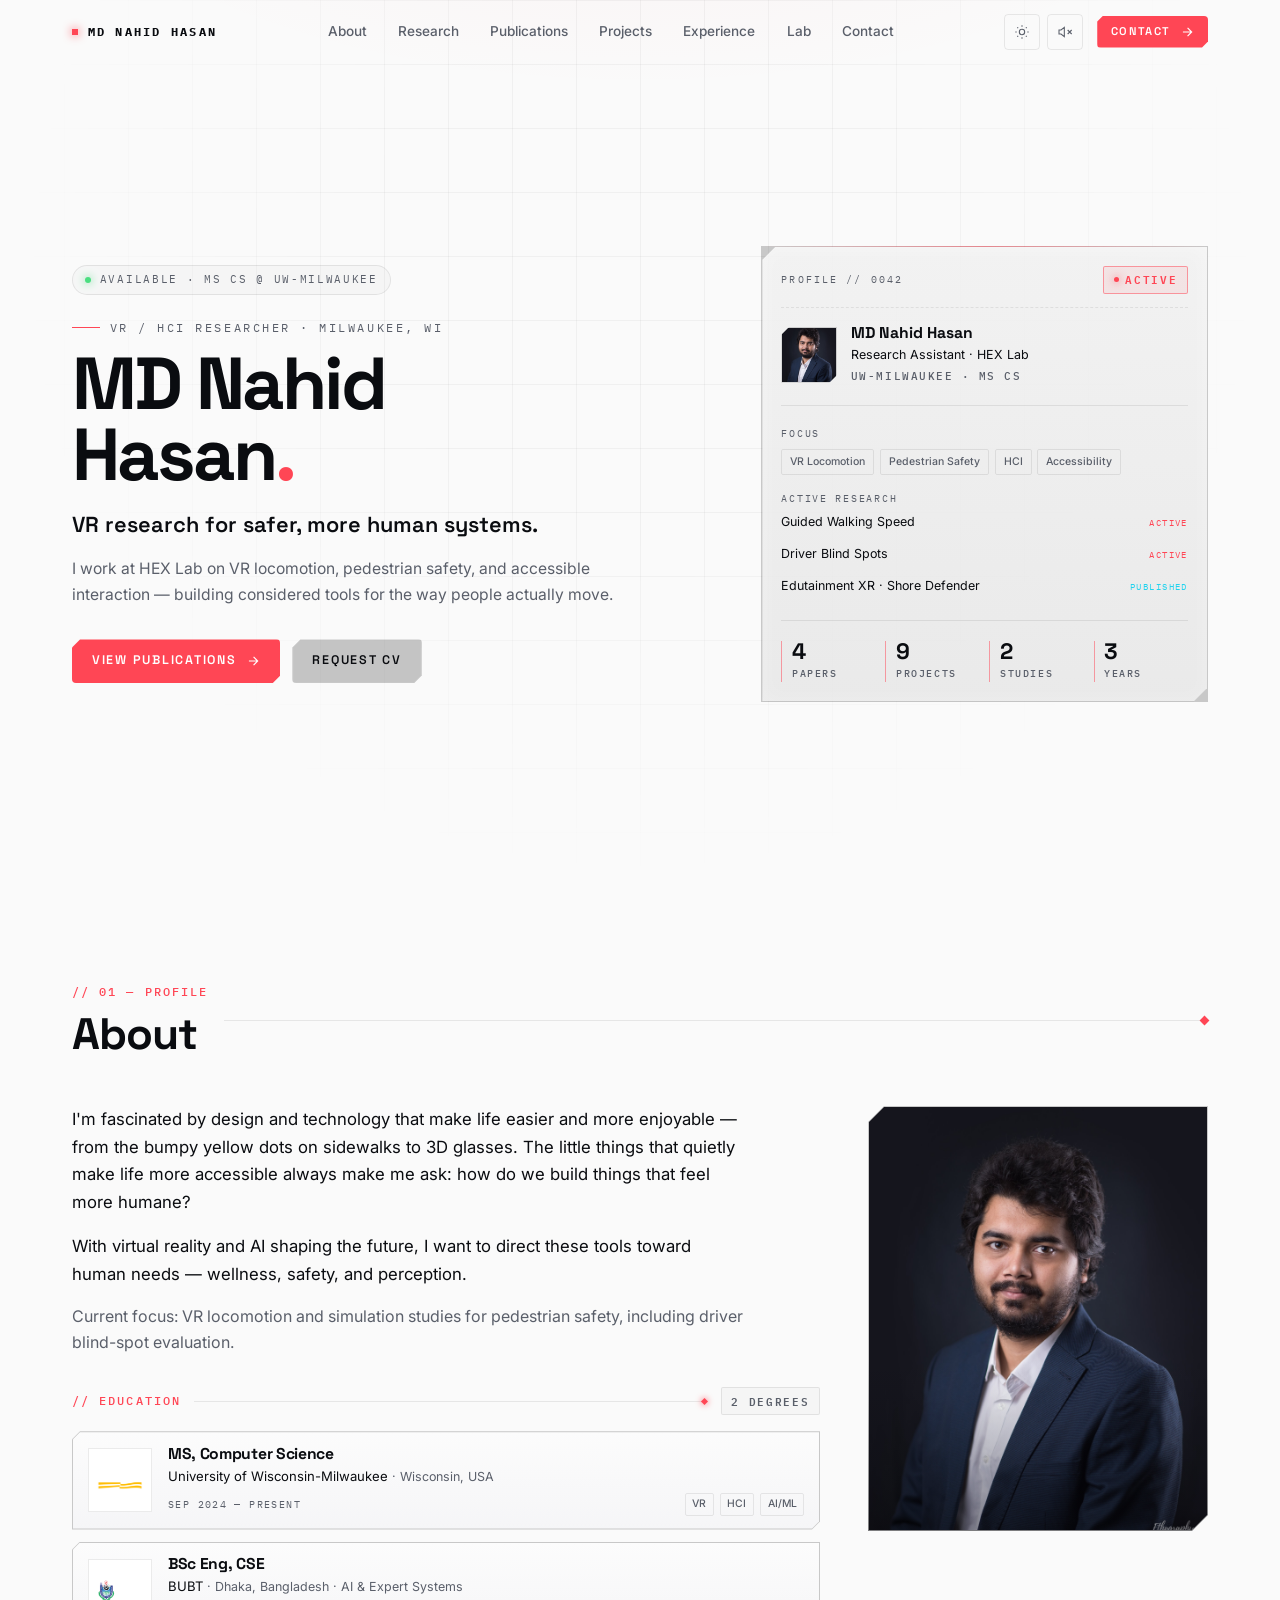
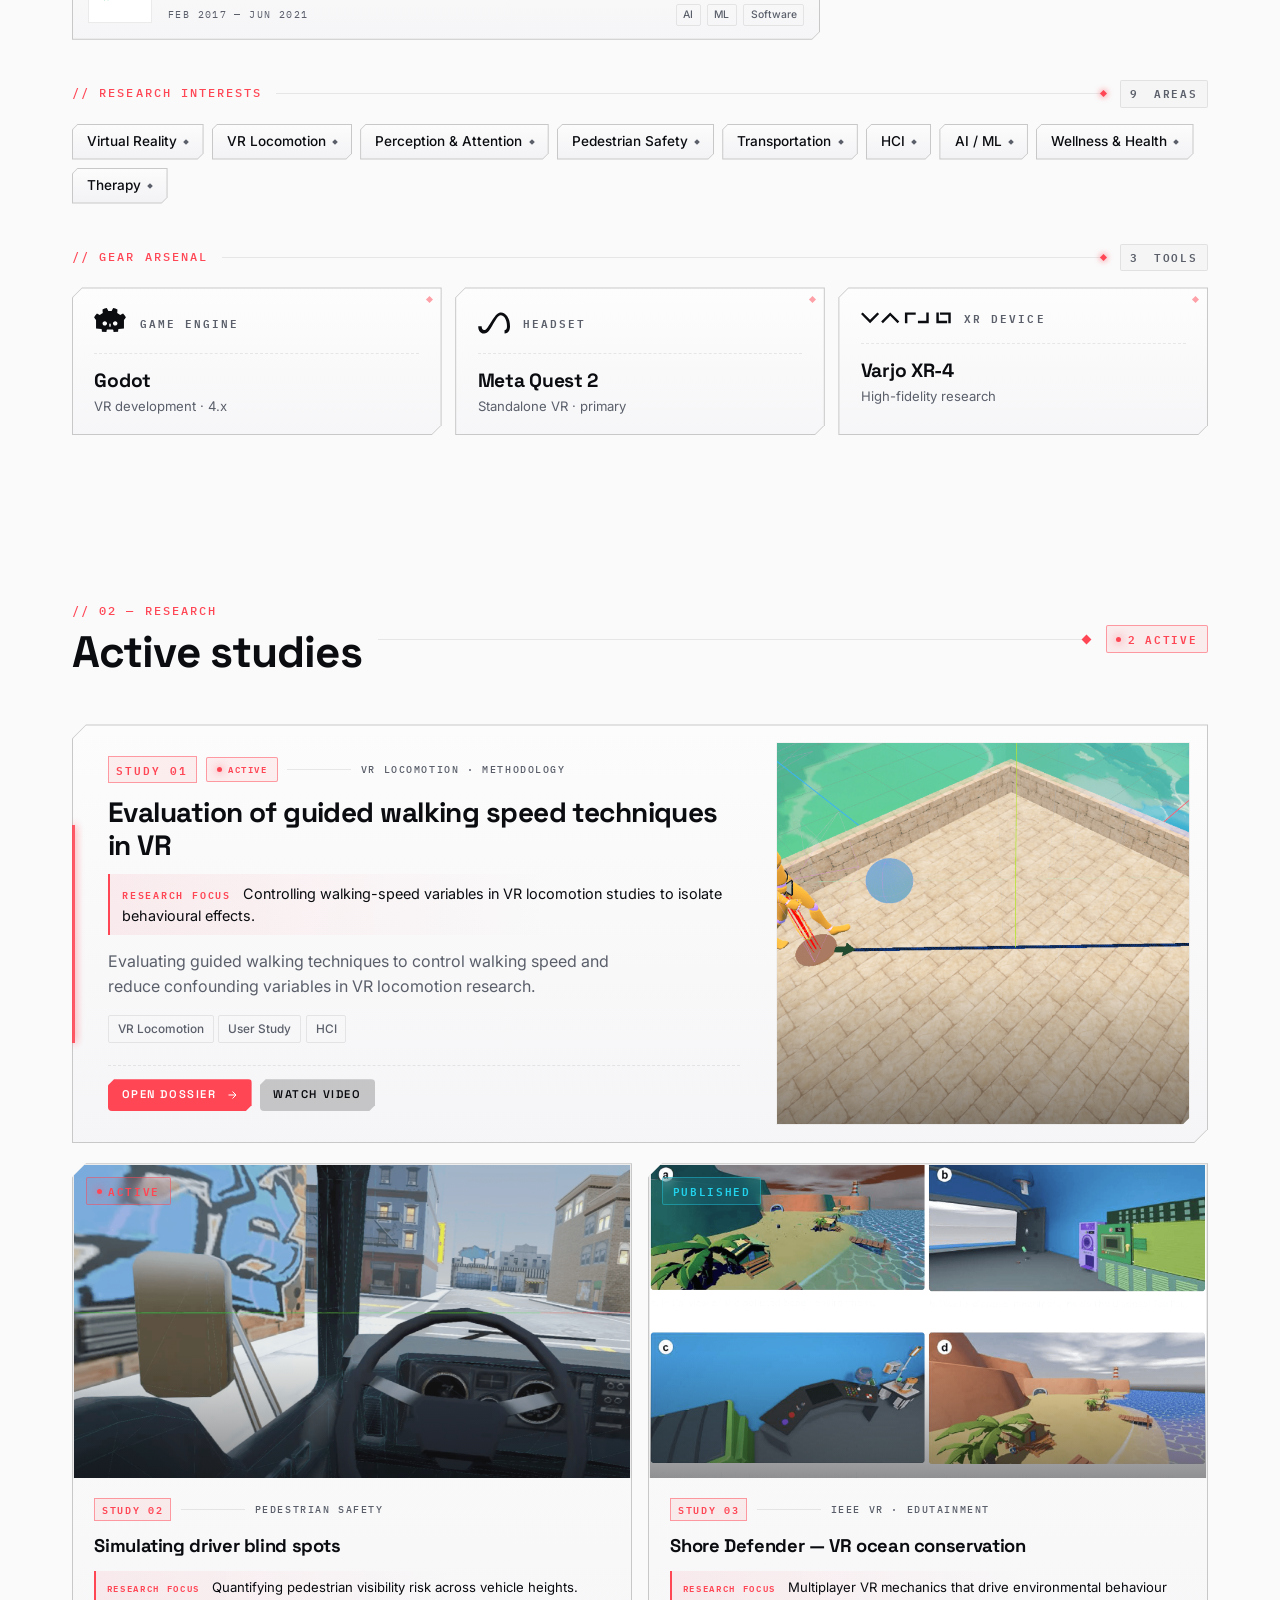
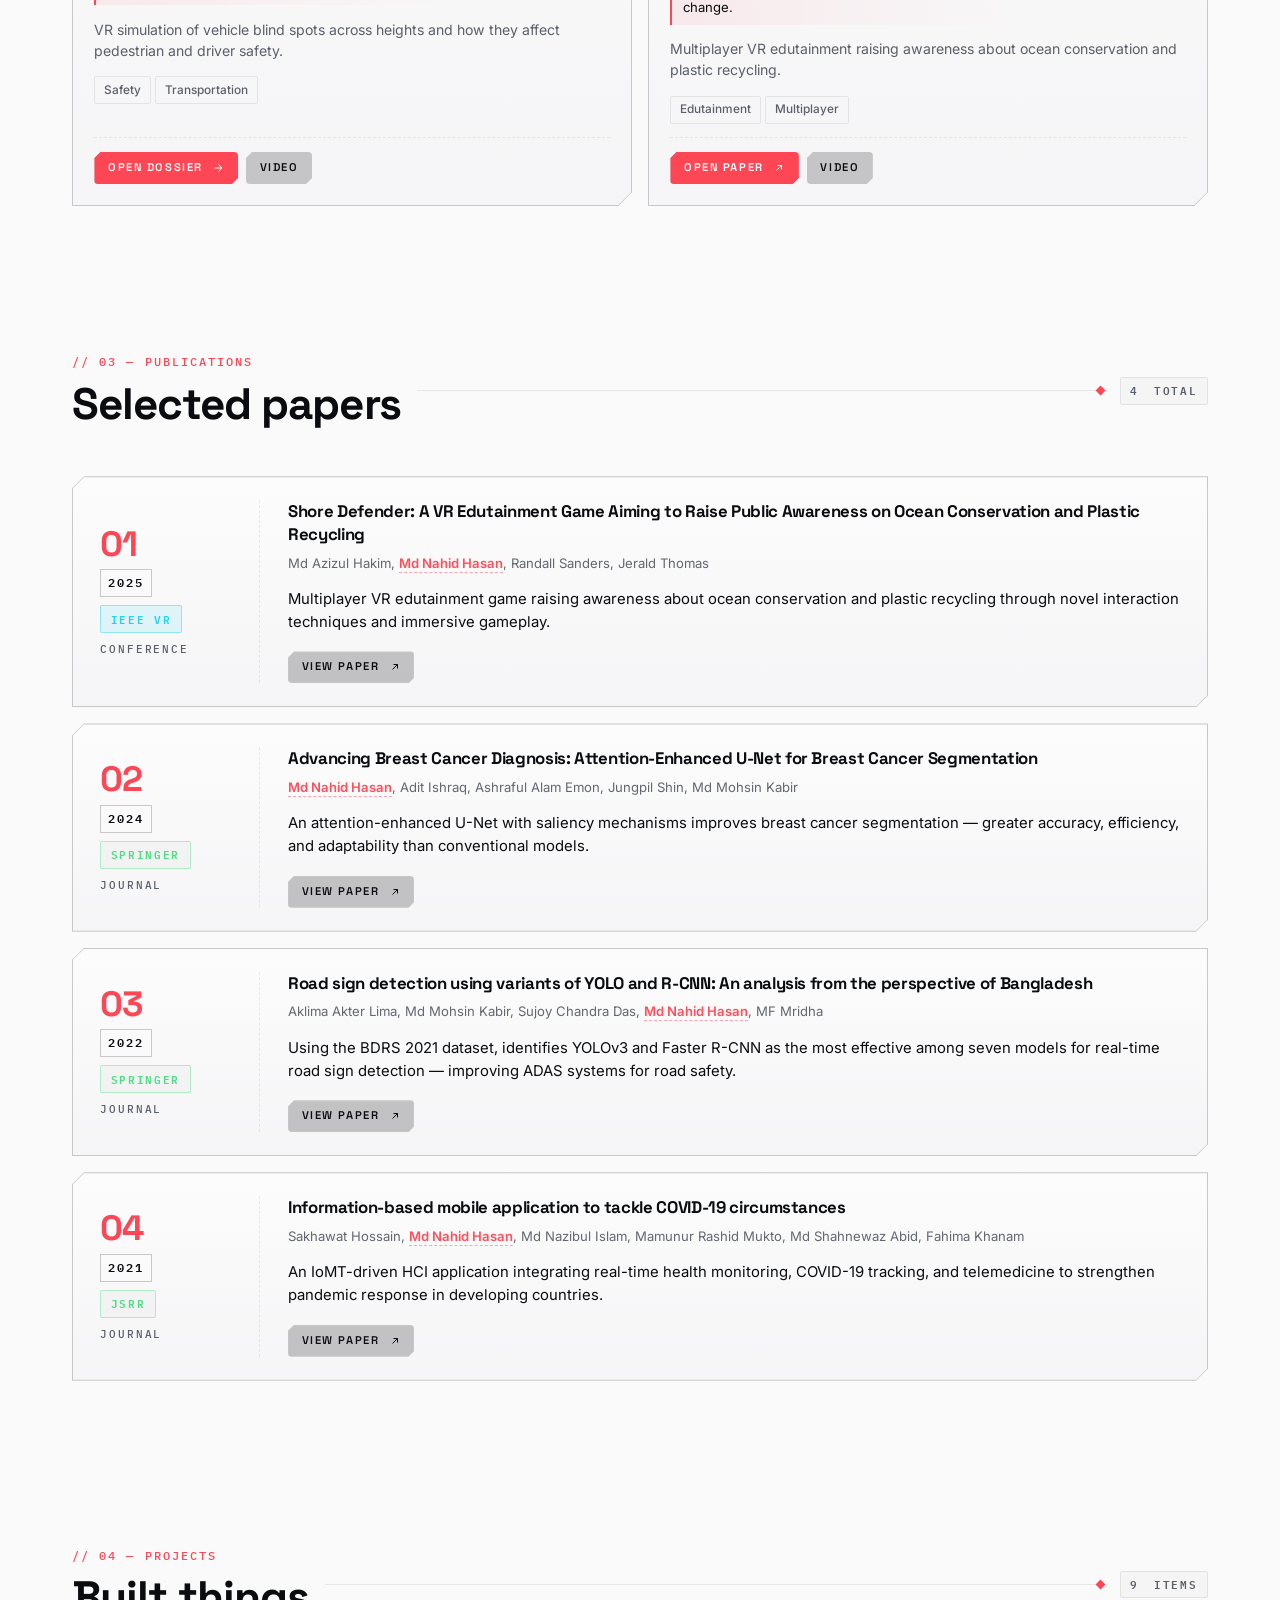
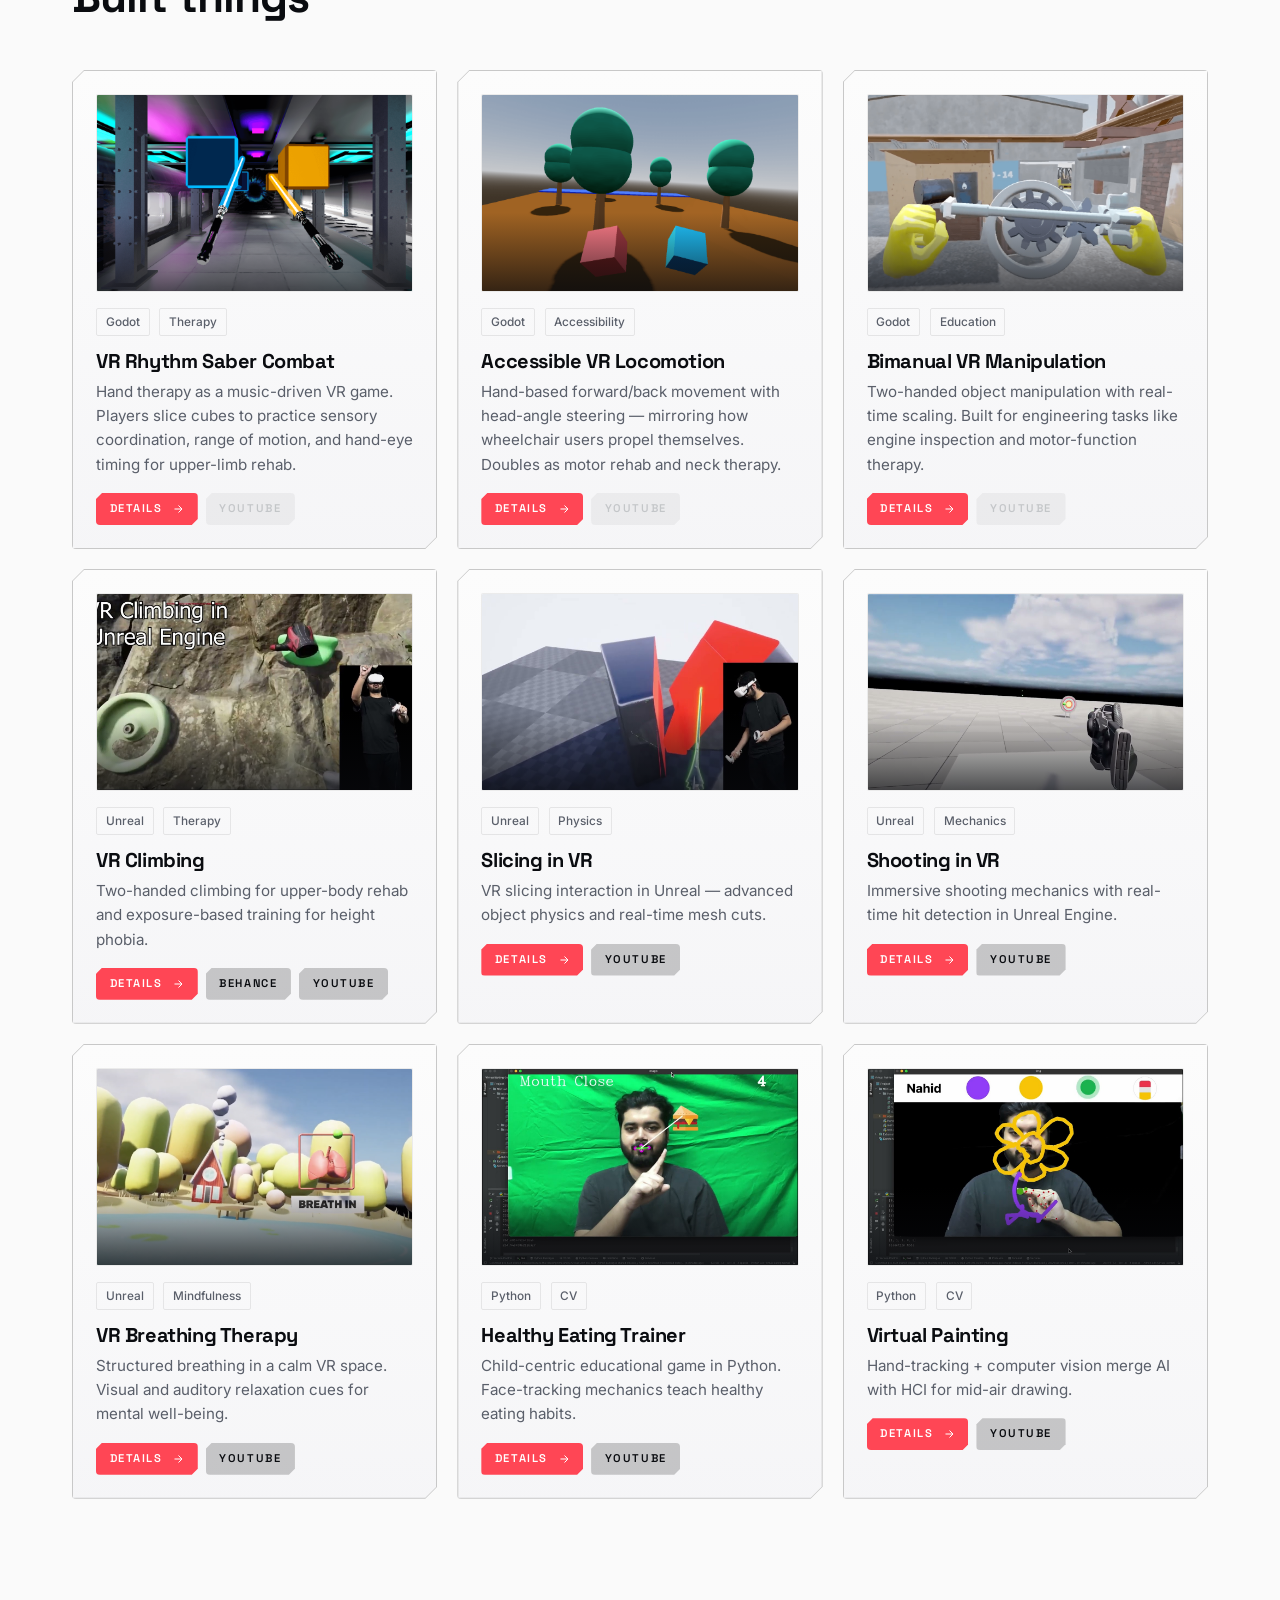
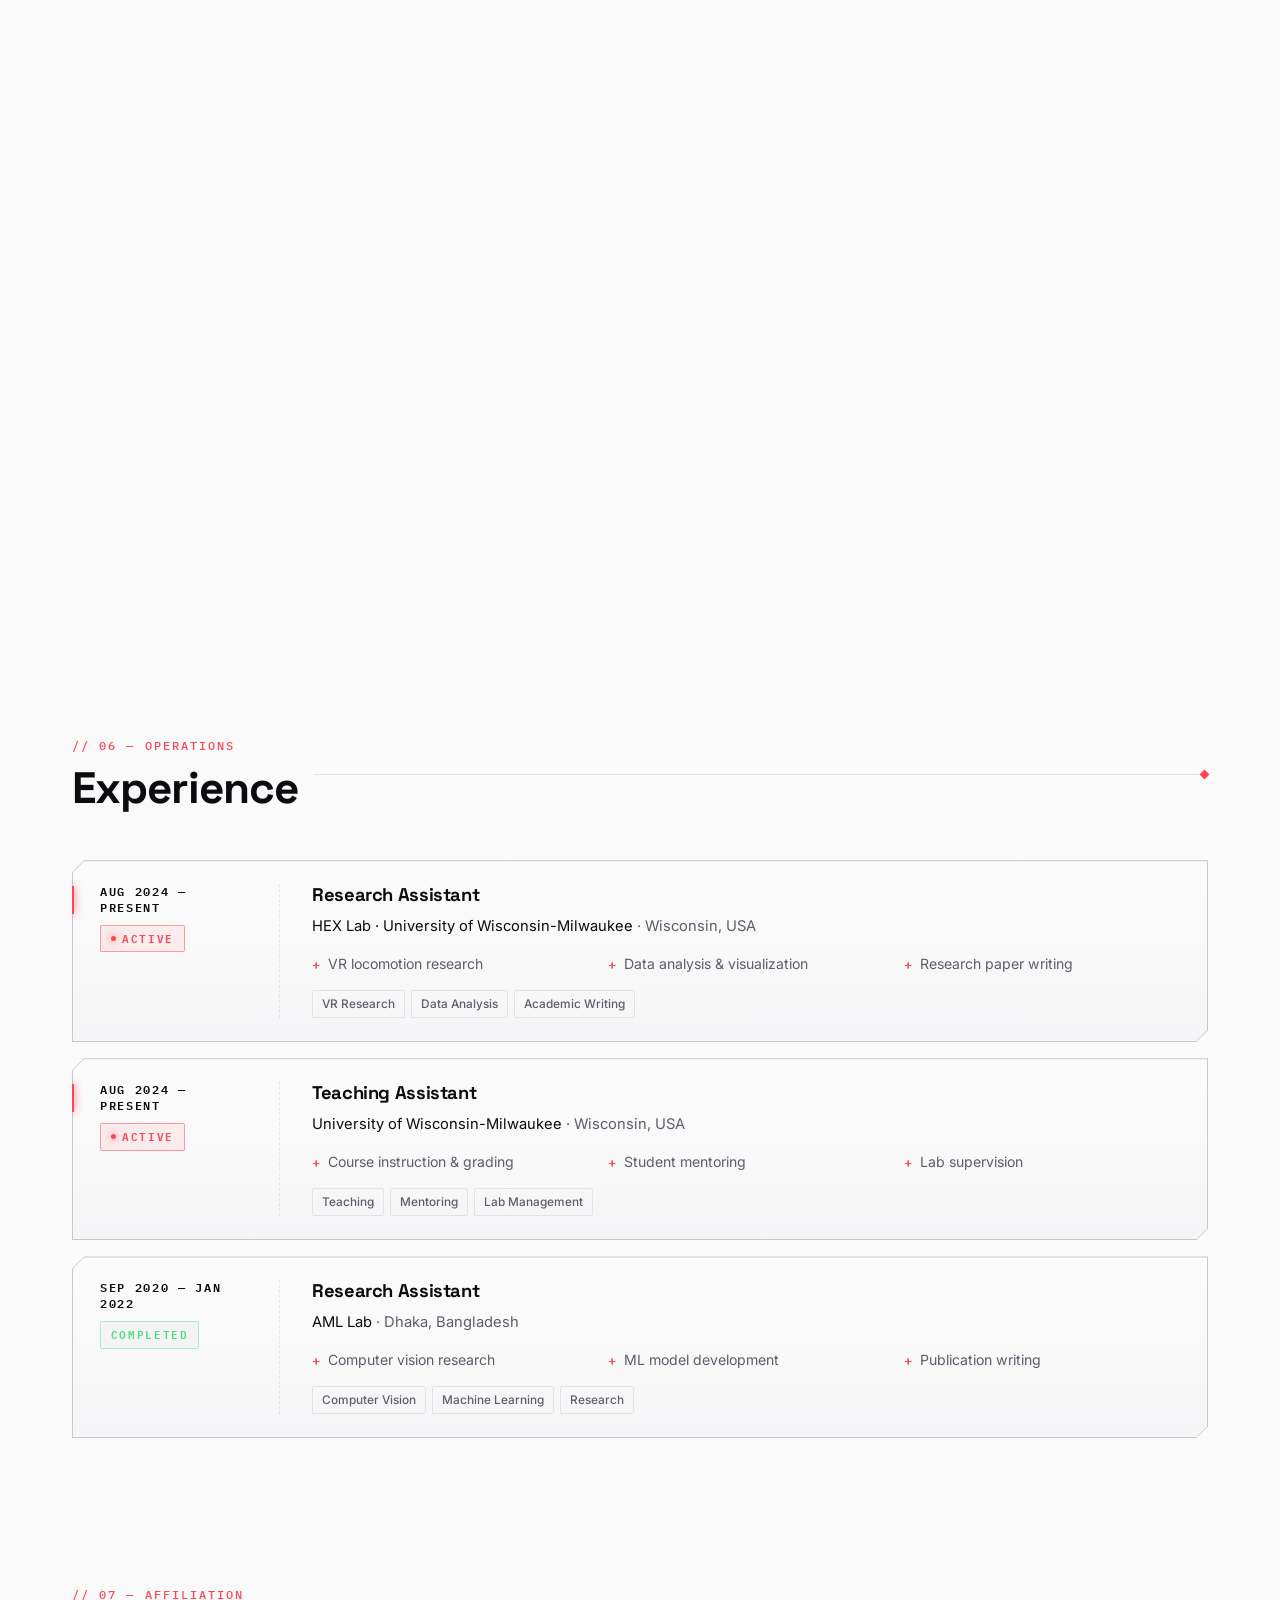
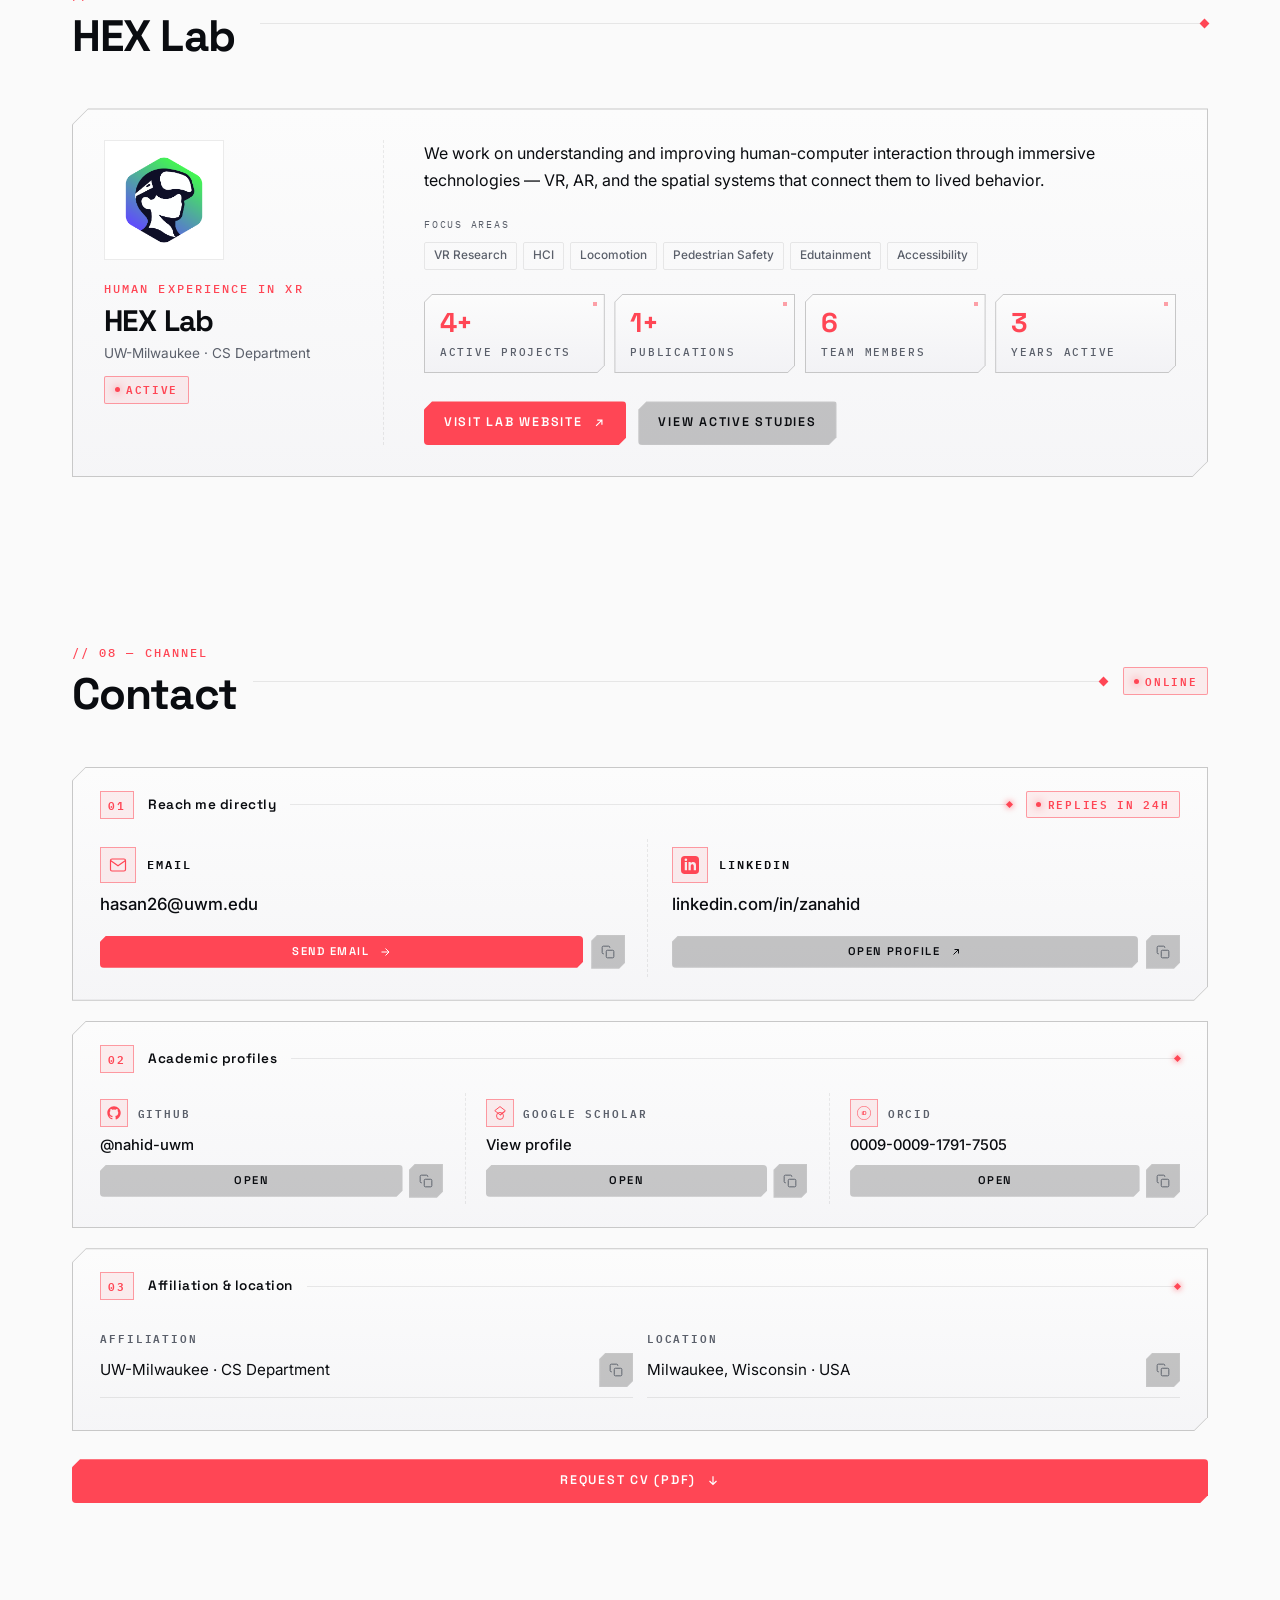
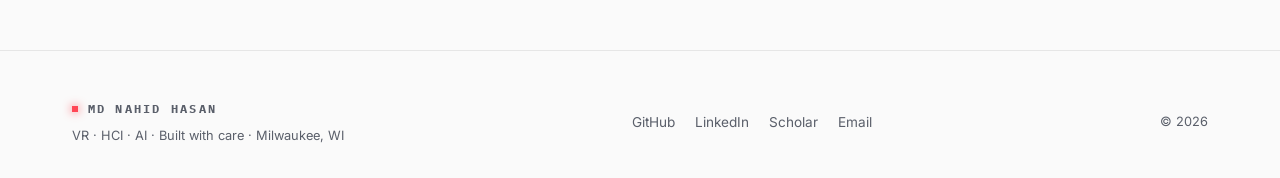
==== commit 407d42c2: "sub pages" ====
--- a/index.html
+++ b/index.html
@@ -370,6 +370,7 @@
                             <span class="rs-domain">VR Locomotion · Methodology</span>
                         </div>
                         <h3 class="rs-title">Evaluation of guided walking speed techniques in VR</h3>
+                        <p class="rs-focus"><span>Research focus</span> Controlling walking-speed variables in VR locomotion studies to isolate behavioural effects.</p>
                         <p class="rs-desc">Evaluating guided walking techniques to control walking speed and reduce confounding variables in VR locomotion research.</p>
                         <div class="rs-tags">
                             <span class="tag">VR Locomotion</span>
@@ -403,6 +404,7 @@
                                 <span class="rs-domain">Pedestrian Safety</span>
                             </div>
                             <h3 class="rs-title">Simulating driver blind spots</h3>
+                            <p class="rs-focus"><span>Research focus</span> Quantifying pedestrian visibility risk across vehicle heights.</p>
                             <p class="rs-desc">VR simulation of vehicle blind spots across heights and how they affect pedestrian and driver safety.</p>
                             <div class="rs-tags">
                                 <span class="tag">Safety</span>
@@ -430,6 +432,7 @@
                                 <span class="rs-domain">IEEE VR · Edutainment</span>
                             </div>
                             <h3 class="rs-title">Shore Defender — VR ocean conservation</h3>
+                            <p class="rs-focus"><span>Research focus</span> Multiplayer VR mechanics that drive environmental behaviour change.</p>
                             <p class="rs-desc">Multiplayer VR edutainment raising awareness about ocean conservation and plastic recycling.</p>
                             <div class="rs-tags">
                                 <span class="tag">Edutainment</span>
@@ -466,6 +469,7 @@
                 <article class="pub-card reveal" data-type="conference">
                     <div class="pub-rail">
                         <span class="pub-num">01</span>
+                        <span class="pub-year">2025</span>
                         <span class="pill published">IEEE VR</span>
                         <span class="pub-type">Conference</span>
                     </div>
@@ -485,6 +489,7 @@
                 <article class="pub-card reveal" data-type="journal">
                     <div class="pub-rail">
                         <span class="pub-num">02</span>
+                        <span class="pub-year">2024</span>
                         <span class="pill ok">Springer</span>
                         <span class="pub-type">Journal</span>
                     </div>
@@ -504,6 +509,7 @@
                 <article class="pub-card reveal" data-type="journal">
                     <div class="pub-rail">
                         <span class="pub-num">03</span>
+                        <span class="pub-year">2022</span>
                         <span class="pill ok">Springer</span>
                         <span class="pub-type">Journal</span>
                     </div>
@@ -523,6 +529,7 @@
                 <article class="pub-card reveal" data-type="journal">
                     <div class="pub-rail">
                         <span class="pub-num">04</span>
+                        <span class="pub-year">2021</span>
                         <span class="pill ok">JSRR</span>
                         <span class="pub-type">Journal</span>
                     </div>
@@ -554,104 +561,131 @@
                 <span class="pill"><span data-count="9">9</span>&nbsp;Items</span>
             </div>
 
-            <div class="grid-3">
-
-                <article class="card card-clip card-bracket card-scan reveal"><span class="br-tr"></span><span class="br-bl"></span>
+            <div class="proj-grid grid-3">
+
+                <article class="card card-clip card-bracket card-scan reveal proj-card" data-tags="vr godot therapy"><span class="br-tr"></span><span class="br-bl"></span>
                     <div class="card-media"><img src="image/projects/VR RHYTHM SABER COMBAT.png" alt="VR Rhythm Saber Combat" loading="lazy"></div>
                     <div class="meta"><span class="tag">Godot</span><span class="tag">Therapy</span></div>
                     <h3>VR Rhythm Saber Combat</h3>
                     <p>Hand therapy as a music-driven VR game. Players slice cubes to practice sensory coordination, range of motion, and hand-eye timing for upper-limb rehab.</p>
                     <div class="actions">
-                        <button class="btn btn-sm btn-primary" disabled>Details</button>
+                        <a class="btn btn-sm btn-primary" href="project.html?id=vr-rhythm-saber">
+                            Details
+                            <svg class="arrow" viewBox="0 0 24 24" width="12" height="12" fill="none" stroke="currentColor" stroke-width="2"><path d="M5 12h14M13 5l7 7-7 7"/></svg>
+                        </a>
                         <button class="btn btn-sm btn-ghost" disabled>YouTube</button>
                     </div>
                 </article>
 
-                <article class="card card-clip card-bracket card-scan reveal"><span class="br-tr"></span><span class="br-bl"></span>
+                <article class="card card-clip card-bracket card-scan reveal proj-card" data-tags="vr godot accessibility"><span class="br-tr"></span><span class="br-bl"></span>
                     <div class="card-media"><img src="image/projects/ACCESSIBLE VR LOCOMOTION.png" alt="Accessible VR Locomotion" loading="lazy"></div>
                     <div class="meta"><span class="tag">Godot</span><span class="tag">Accessibility</span></div>
                     <h3>Accessible VR Locomotion</h3>
                     <p>Hand-based forward/back movement with head-angle steering — mirroring how wheelchair users propel themselves. Doubles as motor rehab and neck therapy.</p>
                     <div class="actions">
-                        <button class="btn btn-sm btn-primary" disabled>Details</button>
+                        <a class="btn btn-sm btn-primary" href="project.html?id=accessible-vr-locomotion">
+                            Details
+                            <svg class="arrow" viewBox="0 0 24 24" width="12" height="12" fill="none" stroke="currentColor" stroke-width="2"><path d="M5 12h14M13 5l7 7-7 7"/></svg>
+                        </a>
                         <button class="btn btn-sm btn-ghost" disabled>YouTube</button>
                     </div>
                 </article>
 
-                <article class="card card-clip card-bracket card-scan reveal"><span class="br-tr"></span><span class="br-bl"></span>
+                <article class="card card-clip card-bracket card-scan reveal proj-card" data-tags="vr godot education"><span class="br-tr"></span><span class="br-bl"></span>
                     <div class="card-media"><img src="image/projects/BIMANUAL VR MANIPULATION.png" alt="Bimanual VR Manipulation" loading="lazy"></div>
                     <div class="meta"><span class="tag">Godot</span><span class="tag">Education</span></div>
                     <h3>Bimanual VR Manipulation</h3>
                     <p>Two-handed object manipulation with real-time scaling. Built for engineering tasks like engine inspection and motor-function therapy.</p>
                     <div class="actions">
-                        <button class="btn btn-sm btn-primary" disabled>Details</button>
+                        <a class="btn btn-sm btn-primary" href="project.html?id=bimanual-vr-manipulation">
+                            Details
+                            <svg class="arrow" viewBox="0 0 24 24" width="12" height="12" fill="none" stroke="currentColor" stroke-width="2"><path d="M5 12h14M13 5l7 7-7 7"/></svg>
+                        </a>
                         <button class="btn btn-sm btn-ghost" disabled>YouTube</button>
                     </div>
                 </article>
 
-                <article class="card card-clip card-bracket card-scan reveal"><span class="br-tr"></span><span class="br-bl"></span>
+                <article class="card card-clip card-bracket card-scan reveal proj-card" data-tags="vr unreal therapy"><span class="br-tr"></span><span class="br-bl"></span>
                     <div class="card-media"><img src="image/projects/vrclimb.jpg" alt="VR Climbing" loading="lazy"></div>
                     <div class="meta"><span class="tag">Unreal</span><span class="tag">Therapy</span></div>
                     <h3>VR Climbing</h3>
                     <p>Two-handed climbing for upper-body rehab and exposure-based training for height phobia.</p>
                     <div class="actions">
-                        <button class="btn btn-sm btn-primary" disabled>Details</button>
+                        <a class="btn btn-sm btn-primary" href="project.html?id=vr-climbing">
+                            Details
+                            <svg class="arrow" viewBox="0 0 24 24" width="12" height="12" fill="none" stroke="currentColor" stroke-width="2"><path d="M5 12h14M13 5l7 7-7 7"/></svg>
+                        </a>
                         <a class="btn btn-sm btn-ghost" href="https://www.behance.net/gallery/183357879/VR-CLIMBING" target="_blank" rel="noopener">Behance</a>
                         <a class="btn btn-sm btn-ghost" href="https://www.youtube.com/watch?v=rwYDdCRlKCE" target="_blank" rel="noopener">YouTube</a>
                     </div>
                 </article>
 
-                <article class="card card-clip card-bracket card-scan reveal"><span class="br-tr"></span><span class="br-bl"></span>
+                <article class="card card-clip card-bracket card-scan reveal proj-card" data-tags="vr unreal physics"><span class="br-tr"></span><span class="br-bl"></span>
                     <div class="card-media"><img src="image/projects/vr slicing.jpg" alt="Slicing in VR" loading="lazy"></div>
                     <div class="meta"><span class="tag">Unreal</span><span class="tag">Physics</span></div>
                     <h3>Slicing in VR</h3>
                     <p>VR slicing interaction in Unreal — advanced object physics and real-time mesh cuts.</p>
                     <div class="actions">
-                        <button class="btn btn-sm btn-primary" disabled>Details</button>
+                        <a class="btn btn-sm btn-primary" href="project.html?id=slicing-in-vr">
+                            Details
+                            <svg class="arrow" viewBox="0 0 24 24" width="12" height="12" fill="none" stroke="currentColor" stroke-width="2"><path d="M5 12h14M13 5l7 7-7 7"/></svg>
+                        </a>
                         <a class="btn btn-sm btn-ghost" href="https://www.youtube.com/watch?v=0rsNQhLoc88" target="_blank" rel="noopener">YouTube</a>
                     </div>
                 </article>
 
-                <article class="card card-clip card-bracket card-scan reveal"><span class="br-tr"></span><span class="br-bl"></span>
+                <article class="card card-clip card-bracket card-scan reveal proj-card" data-tags="vr unreal mechanics"><span class="br-tr"></span><span class="br-bl"></span>
                     <div class="card-media"><img src="image/projects/vr shooting.jpg" alt="Shooting in VR" loading="lazy"></div>
                     <div class="meta"><span class="tag">Unreal</span><span class="tag">Mechanics</span></div>
                     <h3>Shooting in VR</h3>
                     <p>Immersive shooting mechanics with real-time hit detection in Unreal Engine.</p>
                     <div class="actions">
-                        <button class="btn btn-sm btn-primary" disabled>Details</button>
+                        <a class="btn btn-sm btn-primary" href="project.html?id=shooting-in-vr">
+                            Details
+                            <svg class="arrow" viewBox="0 0 24 24" width="12" height="12" fill="none" stroke="currentColor" stroke-width="2"><path d="M5 12h14M13 5l7 7-7 7"/></svg>
+                        </a>
                         <a class="btn btn-sm btn-ghost" href="https://www.youtube.com/watch?v=doI7oWqkkTw" target="_blank" rel="noopener">YouTube</a>
                     </div>
                 </article>
 
-                <article class="card card-clip card-bracket card-scan reveal"><span class="br-tr"></span><span class="br-bl"></span>
+                <article class="card card-clip card-bracket card-scan reveal proj-card" data-tags="vr unreal therapy mindfulness"><span class="br-tr"></span><span class="br-bl"></span>
                     <div class="card-media"><img src="image/projects/vr breathing.png" alt="VR Breathing Therapy" loading="lazy"></div>
                     <div class="meta"><span class="tag">Unreal</span><span class="tag">Mindfulness</span></div>
                     <h3>VR Breathing Therapy</h3>
                     <p>Structured breathing in a calm VR space. Visual and auditory relaxation cues for mental well-being.</p>
                     <div class="actions">
-                        <button class="btn btn-sm btn-primary" disabled>Details</button>
+                        <a class="btn btn-sm btn-primary" href="project.html?id=vr-breathing-therapy">
+                            Details
+                            <svg class="arrow" viewBox="0 0 24 24" width="12" height="12" fill="none" stroke="currentColor" stroke-width="2"><path d="M5 12h14M13 5l7 7-7 7"/></svg>
+                        </a>
                         <a class="btn btn-sm btn-ghost" href="https://www.youtube.com/watch?v=xWGP84gCquY&t=25s" target="_blank" rel="noopener">YouTube</a>
                     </div>
                 </article>
 
-                <article class="card card-clip card-bracket card-scan reveal"><span class="br-tr"></span><span class="br-bl"></span>
+                <article class="card card-clip card-bracket card-scan reveal proj-card" data-tags="python cv education"><span class="br-tr"></span><span class="br-bl"></span>
                     <div class="card-media"><img src="image/projects/virtual eating habit.jpg" alt="Healthy Eating Trainer" loading="lazy"></div>
                     <div class="meta"><span class="tag">Python</span><span class="tag">CV</span></div>
                     <h3>Healthy Eating Trainer</h3>
                     <p>Child-centric educational game in Python. Face-tracking mechanics teach healthy eating habits.</p>
                     <div class="actions">
-                        <button class="btn btn-sm btn-primary" disabled>Details</button>
+                        <a class="btn btn-sm btn-primary" href="project.html?id=healthy-eating-trainer">
+                            Details
+                            <svg class="arrow" viewBox="0 0 24 24" width="12" height="12" fill="none" stroke="currentColor" stroke-width="2"><path d="M5 12h14M13 5l7 7-7 7"/></svg>
+                        </a>
                         <a class="btn btn-sm btn-ghost" href="https://www.youtube.com/watch?v=Zb_mTyWeHYc" target="_blank" rel="noopener">YouTube</a>
                     </div>
                 </article>
 
-                <article class="card card-clip card-bracket card-scan reveal"><span class="br-tr"></span><span class="br-bl"></span>
+                <article class="card card-clip card-bracket card-scan reveal proj-card" data-tags="python cv hci"><span class="br-tr"></span><span class="br-bl"></span>
                     <div class="card-media"><img src="image/projects/virtual painting.jpg" alt="Virtual Painting" loading="lazy"></div>
                     <div class="meta"><span class="tag">Python</span><span class="tag">CV</span></div>
                     <h3>Virtual Painting</h3>
                     <p>Hand-tracking + computer vision merge AI with HCI for mid-air drawing.</p>
                     <div class="actions">
-                        <button class="btn btn-sm btn-primary" disabled>Details</button>
+                        <a class="btn btn-sm btn-primary" href="project.html?id=virtual-painting">
+                            Details
+                            <svg class="arrow" viewBox="0 0 24 24" width="12" height="12" fill="none" stroke="currentColor" stroke-width="2"><path d="M5 12h14M13 5l7 7-7 7"/></svg>
+                        </a>
                         <a class="btn btn-sm btn-ghost" href="https://www.youtube.com/watch?v=vHOl_k28R18" target="_blank" rel="noopener">YouTube</a>
                     </div>
                 </article>
--- a/css/v2.css
+++ b/css/v2.css
@@ -180,9 +180,13 @@
 }
 
 section.hud-section {
-    padding: clamp(4rem, 10vw, 7rem) 0;
+    padding: clamp(3rem, 6.5vw, 5.5rem) 0;
     position: relative;
 }
+/* Related-section pairs sit closer */
+#publications { padding-top: clamp(2.5rem, 5vw, 4rem); }
+#videos { padding-top: clamp(2.5rem, 5vw, 4rem); }
+#lab { padding-top: clamp(2.5rem, 5vw, 4rem); }
 
 /* section header pattern */
 .section-head {
@@ -482,8 +486,8 @@
 /* ---------- Status pills ---------- */
 .pill {
     display: inline-flex; align-items: center; gap: 0.4rem;
-    padding: 0.25rem 0.55rem;
-    font-family: var(--font-mono); font-size: 0.62rem;
+    padding: 0.28rem 0.6rem;
+    font-family: var(--font-mono); font-size: 0.66rem;
     font-weight: 600; letter-spacing: 0.16em; text-transform: uppercase;
     color: var(--text-muted);
     border: 1px solid var(--border);
@@ -502,8 +506,9 @@
 /* tag/badge */
 .tag {
     display: inline-block;
-    padding: 0.2rem 0.5rem;
-    font-size: 0.7rem;
+    padding: 0.22rem 0.55rem;
+    font-size: 0.74rem;
+    font-weight: 500;
     color: var(--text-muted);
     border: 1px solid var(--border);
     border-radius: 2px;
@@ -691,7 +696,8 @@
     font-size: 0.78rem; color: var(--text); margin: 0;
 }
 .hp-loc {
-    font-family: var(--font-mono); font-size: 0.62rem;
+    font-family: var(--font-mono); font-size: 0.68rem;
+    font-weight: 500;
     letter-spacing: 0.14em; text-transform: uppercase;
     color: var(--text-muted); margin: 0;
 }
@@ -737,7 +743,8 @@
     letter-spacing: -0.02em;
 }
 .hp-stat-lbl {
-    font-family: var(--font-mono); font-size: 0.56rem;
+    font-family: var(--font-mono); font-size: 0.62rem;
+    font-weight: 500;
     letter-spacing: 0.16em; text-transform: uppercase;
     color: var(--text-muted);
 }
@@ -951,8 +958,8 @@
 .gear .ico-wide { width: auto; max-width: 90px; height: 22px; }
 .gear .ico-wide svg { height: 22px; width: auto; }
 .gear-cat {
-    font-family: var(--font-mono); font-size: 0.66rem;
-    font-weight: 600; letter-spacing: 0.2em; text-transform: uppercase;
+    font-family: var(--font-mono); font-size: 0.7rem;
+    font-weight: 600; letter-spacing: 0.18em; text-transform: uppercase;
     color: var(--text-muted);
     transition: color var(--t-base);
 }
@@ -1043,6 +1050,699 @@
     .edu-logo { width: 56px; height: 56px; }
 }
 
+/* ============================================================
+   PROJECT DETAIL PAGE — HUD console layout
+   ============================================================ */
+
+/* ===== Mission strip — top file ID bar ===== */
+.proj-strip {
+    margin-top: 64px; /* clear sticky nav */
+    border-bottom: 1px solid var(--border);
+    background: linear-gradient(90deg, rgba(20, 22, 28, 0.6), rgba(8, 9, 13, 0.6));
+    backdrop-filter: blur(8px);
+    -webkit-backdrop-filter: blur(8px);
+}
+.proj-strip-inner {
+    display: flex; align-items: center; gap: 1rem;
+    padding: 0.7rem var(--gutter);
+    font-family: var(--font-mono);
+    font-size: 0.7rem;
+    letter-spacing: 0.18em;
+    text-transform: uppercase;
+}
+.proj-back-link {
+    display: inline-flex; align-items: center; gap: 0.5rem;
+    font-weight: 600;
+    color: var(--text-muted);
+    transition: color var(--t-fast);
+    flex-shrink: 0;
+}
+.proj-back-link:hover { color: var(--accent); }
+.proj-strip-rule {
+    flex: 1; height: 1px;
+    background: linear-gradient(90deg, var(--border), transparent);
+    min-width: 24px;
+}
+.proj-strip-id {
+    font-weight: 600;
+    color: var(--text);
+    flex-shrink: 0;
+}
+.proj-strip-pulse {
+    display: inline-flex; align-items: center; gap: 0.45rem;
+    color: var(--accent);
+    font-weight: 600;
+    flex-shrink: 0;
+}
+.proj-strip-pulse .dot {
+    width: 6px; height: 6px; border-radius: 50%;
+    background: var(--accent);
+    box-shadow: 0 0 8px var(--accent);
+    animation: pulse 1.6s ease-in-out infinite;
+}
+
+/* ===== Hero ===== */
+.proj-hero {
+    padding: clamp(2rem, 5vw, 3.5rem) 0 clamp(1.5rem, 3vw, 2rem);
+    position: relative;
+}
+.proj-hero-head {
+    display: flex; flex-direction: column;
+    gap: 1rem;
+    max-width: 60rem;
+    margin-bottom: 2rem;
+}
+.proj-meta {
+    display: flex; align-items: center; gap: 0.75rem;
+    flex-wrap: wrap;
+}
+.proj-meta-rule {
+    flex: 0 0 32px;
+    height: 1px;
+    background: var(--border);
+}
+.proj-meta-domain {
+    font-family: var(--font-mono);
+    font-size: 0.7rem;
+    font-weight: 500;
+    letter-spacing: 0.18em;
+    text-transform: uppercase;
+    color: var(--text-muted);
+}
+.proj-title {
+    font-family: var(--font-display); font-weight: 800;
+    font-size: clamp(2rem, 5.2vw, 3.6rem);
+    line-height: 1.05;
+    letter-spacing: -0.025em;
+    color: var(--text);
+    margin: 0.25rem 0 0.5rem;
+}
+.proj-summary {
+    font-size: clamp(1rem, 1.4vw, 1.15rem);
+    line-height: 1.55;
+    color: var(--text-muted);
+    margin: 0;
+    max-width: 56ch;
+}
+
+/* ===== Hero image with HUD overlay chrome ===== */
+.proj-hero-frame {
+    --cut: 18px;
+    --stroke: var(--border-strong);
+    position: relative;
+    isolation: isolate;
+    margin: 0;
+    aspect-ratio: 21 / 9;
+    background: var(--stroke);
+    clip-path: polygon(var(--cut) 0, 100% 0, 100% calc(100% - var(--cut)), calc(100% - var(--cut)) 100%, 0 100%, 0 var(--cut));
+    overflow: hidden;
+    transition: background var(--t-base);
+}
+.proj-hero-frame::before {
+    content: ''; position: absolute; inset: 1px;
+    background: var(--bg-elev);
+    clip-path: polygon(calc(var(--cut) - 1px) 0, 100% 0, 100% calc(100% - (var(--cut) - 1px)), calc(100% - (var(--cut) - 1px)) 100%, 0 100%, 0 calc(var(--cut) - 1px));
+    z-index: 0;
+}
+.proj-hero-frame img {
+    position: absolute; inset: 1px;
+    width: calc(100% - 2px); height: calc(100% - 2px);
+    object-fit: cover;
+    z-index: 1;
+}
+/* dark overlay + grain */
+.proj-hero-frame::after {
+    content: ''; position: absolute; inset: 0;
+    background:
+        radial-gradient(ellipse at 50% 100%, rgba(8, 9, 13, 0.6), transparent 60%),
+        linear-gradient(180deg, transparent 70%, rgba(8, 9, 13, 0.55));
+    z-index: 2;
+    pointer-events: none;
+}
+
+/* HUD corner brackets */
+.hud-corner {
+    position: absolute;
+    width: 22px; height: 22px;
+    border: 2px solid var(--accent);
+    z-index: 4;
+    pointer-events: none;
+    opacity: 0.85;
+}
+.hud-corner.tl { top: 14px; left: 14px; border-right: 0; border-bottom: 0; }
+.hud-corner.tr { top: 14px; right: 14px; border-left: 0; border-bottom: 0; }
+.hud-corner.bl { bottom: 14px; left: 14px; border-right: 0; border-top: 0; }
+.hud-corner.br { bottom: 14px; right: 14px; border-left: 0; border-top: 0; }
+
+/* HUD scan line — slow vertical sweep */
+.hud-scan {
+    position: absolute;
+    top: 0; left: 1px; right: 1px;
+    height: 1px;
+    background: linear-gradient(90deg, transparent, var(--accent-line), transparent);
+    box-shadow: 0 0 8px var(--accent-line);
+    z-index: 3;
+    animation: hudScan 6s linear infinite;
+    pointer-events: none;
+}
+@keyframes hudScan {
+    0% { top: 0; opacity: 0; }
+    8% { opacity: 1; }
+    100% { top: 100%; opacity: 0; }
+}
+
+/* HUD pip row — top floating tags */
+.hud-pip-row {
+    position: absolute;
+    top: 18px; left: 50%;
+    transform: translateX(-50%);
+    display: flex; gap: 0.5rem;
+    z-index: 4;
+    pointer-events: none;
+}
+.hud-pip {
+    display: inline-flex; align-items: center; gap: 0.4rem;
+    padding: 0.25rem 0.55rem;
+    font-family: var(--font-mono);
+    font-size: 0.6rem;
+    font-weight: 600;
+    letter-spacing: 0.18em;
+    text-transform: uppercase;
+    color: var(--text);
+    background: rgba(8, 9, 13, 0.75);
+    border: 1px solid var(--border-strong);
+    backdrop-filter: blur(6px);
+    -webkit-backdrop-filter: blur(6px);
+}
+.hud-pip .dot {
+    width: 5px; height: 5px; border-radius: 50%;
+    background: var(--accent);
+    box-shadow: 0 0 6px var(--accent);
+    animation: pulse 1.8s ease-in-out infinite;
+}
+
+/* HUD readout — bottom-left meta */
+.hud-readout {
+    position: absolute;
+    bottom: 18px; left: 18px;
+    display: flex; gap: 0.85rem; align-items: center;
+    z-index: 4;
+    padding: 0.35rem 0.7rem;
+    background: rgba(8, 9, 13, 0.75);
+    border-left: 2px solid var(--accent);
+    backdrop-filter: blur(6px);
+    -webkit-backdrop-filter: blur(6px);
+    pointer-events: none;
+}
+.hud-readout .lbl {
+    font-family: var(--font-mono);
+    font-size: 0.58rem;
+    font-weight: 600;
+    letter-spacing: 0.2em;
+    text-transform: uppercase;
+    color: var(--text-muted);
+}
+.hud-readout .val {
+    font-family: var(--font-mono);
+    font-size: 0.66rem;
+    letter-spacing: 0.14em;
+    color: var(--text);
+}
+
+/* ===== Telemetry bar ===== */
+.proj-telem {
+    padding: 0 0 1.5rem;
+}
+.telem-grid {
+    display: grid;
+    grid-template-columns: repeat(auto-fit, minmax(160px, 1fr));
+    gap: 0;
+    border: 1px solid var(--border);
+    background: linear-gradient(180deg, rgba(20, 22, 28, 0.7), rgba(8, 9, 13, 0.7));
+    backdrop-filter: blur(6px);
+    -webkit-backdrop-filter: blur(6px);
+}
+.telem-cell {
+    display: flex; flex-direction: column; gap: 0.3rem;
+    padding: 1rem 1.25rem;
+    border-right: 1px solid var(--border);
+    position: relative;
+}
+.telem-cell:last-child { border-right: 0; }
+.telem-cell::before {
+    content: ''; position: absolute;
+    top: 1rem; bottom: 1rem; left: 0;
+    width: 2px;
+    background: var(--accent-line);
+}
+.telem-cell:first-child::before { background: var(--accent); }
+.telem-lbl {
+    font-family: var(--font-mono);
+    font-size: 0.62rem;
+    font-weight: 600;
+    letter-spacing: 0.2em;
+    text-transform: uppercase;
+    color: var(--text-muted);
+}
+.telem-val {
+    font-family: var(--font-display);
+    font-weight: 600;
+    font-size: 0.95rem;
+    color: var(--text);
+}
+
+/* ===== Body grid: TOC + content ===== */
+.proj-body {
+    padding: clamp(1.5rem, 4vw, 3rem) 0;
+}
+.proj-body-grid {
+    display: grid;
+    grid-template-columns: 200px minmax(0, 1fr);
+    gap: clamp(2rem, 5vw, 4rem);
+    align-items: flex-start;
+}
+@media (max-width: 880px) {
+    .proj-body-grid { grid-template-columns: 1fr; gap: 2rem; }
+}
+
+/* ===== TOC sidebar ===== */
+.proj-toc {
+    position: sticky;
+    top: 6rem;
+    display: flex; flex-direction: column;
+    gap: 0.85rem;
+    padding: 1.1rem;
+    border: 1px solid var(--border);
+    background: rgba(20, 22, 28, 0.5);
+    backdrop-filter: blur(6px);
+    -webkit-backdrop-filter: blur(6px);
+}
+@media (max-width: 880px) {
+    .proj-toc { position: static; }
+}
+.toc-eyebrow {
+    font-family: var(--font-mono);
+    font-size: 0.68rem;
+    font-weight: 600;
+    letter-spacing: 0.2em;
+    text-transform: uppercase;
+    color: var(--accent);
+}
+.toc-list {
+    list-style: none;
+    padding: 0; margin: 0;
+    display: flex; flex-direction: column;
+    gap: 0.1rem;
+}
+.toc-list a {
+    position: relative;
+    display: block;
+    padding: 0.55rem 0.65rem 0.55rem 1rem;
+    font-family: var(--font-mono);
+    font-size: 0.78rem;
+    font-weight: 500;
+    letter-spacing: 0.06em;
+    color: var(--text-muted);
+    transition: color var(--t-fast), background var(--t-fast), padding var(--t-fast);
+}
+.toc-list a::before {
+    content: '';
+    position: absolute;
+    left: 0; top: 50%;
+    transform: translateY(-50%);
+    width: 2px; height: 0;
+    background: var(--accent);
+    transition: height var(--t-base) var(--ease-out);
+}
+.toc-list a:hover { color: var(--text); background: rgba(255, 255, 255, 0.03); }
+.toc-list a.is-active {
+    color: var(--accent);
+    background: var(--accent-soft);
+    padding-left: 1.2rem;
+}
+.toc-list a.is-active::before { height: 18px; }
+.toc-foot {
+    display: flex; justify-content: space-between; align-items: center;
+    padding-top: 0.85rem;
+    border-top: 1px dashed var(--border);
+    font-family: var(--font-mono);
+    font-size: 0.62rem;
+    letter-spacing: 0.16em;
+    text-transform: uppercase;
+}
+.toc-foot-lbl { color: var(--text-muted); }
+.toc-foot-val {
+    display: inline-flex; align-items: center; gap: 0.4rem;
+    color: var(--ok);
+    font-weight: 600;
+}
+.toc-foot-val .dot {
+    width: 6px; height: 6px; border-radius: 50%;
+    background: var(--ok);
+    box-shadow: 0 0 8px var(--ok);
+    animation: pulse 2s ease-in-out infinite;
+}
+
+/* ===== Content blocks ===== */
+.proj-content {
+    display: flex; flex-direction: column;
+    gap: clamp(2.5rem, 6vw, 4rem);
+    min-width: 0;
+}
+
+.proj-block {
+    scroll-margin-top: 6rem;
+    display: flex; flex-direction: column;
+    gap: 1.25rem;
+}
+
+.block-head {
+    display: flex; align-items: baseline; gap: 0.85rem;
+    margin-bottom: 0.25rem;
+}
+.block-num {
+    font-family: var(--font-mono);
+    font-weight: 800;
+    font-size: 0.85rem;
+    letter-spacing: 0.18em;
+    color: var(--accent);
+    padding: 0.2rem 0.5rem;
+    border: 1px solid var(--accent-line);
+    background: var(--accent-soft);
+}
+.block-title {
+    font-family: var(--font-display);
+    font-weight: 700;
+    font-size: clamp(1.5rem, 2.5vw, 2rem);
+    line-height: 1.15;
+    letter-spacing: -0.02em;
+    color: var(--text);
+    margin: 0;
+}
+.block-rule {
+    flex: 1;
+    height: 1px;
+    background: var(--border);
+    position: relative;
+    min-width: 30px;
+}
+.block-rule::after {
+    content: ''; position: absolute;
+    right: 0; top: -2px;
+    width: 5px; height: 5px;
+    background: var(--accent);
+    transform: rotate(45deg);
+    box-shadow: 0 0 6px var(--accent);
+}
+
+/* Overview */
+.block-focus { margin: 0.25rem 0; max-width: 60rem; }
+.proj-overview {
+    display: flex; flex-direction: column;
+    gap: 1rem;
+    max-width: 60ch;
+}
+.proj-overview p {
+    font-size: 1rem;
+    line-height: 1.7;
+    color: var(--text-muted);
+    margin: 0;
+}
+
+/* ===== Capability cards ===== */
+.caps-grid {
+    display: grid;
+    grid-template-columns: repeat(auto-fit, minmax(240px, 1fr));
+    gap: 0.75rem;
+}
+.cap-card {
+    --cut: 8px;
+    --stroke: var(--border);
+    --fill: linear-gradient(180deg, rgba(20, 22, 28, 0.85), rgba(8, 9, 13, 0.9));
+    position: relative;
+    isolation: isolate;
+    padding: 1.1rem 1.25rem;
+    background: var(--stroke);
+    clip-path: polygon(var(--cut) 0, 100% 0, 100% calc(100% - var(--cut)), calc(100% - var(--cut)) 100%, 0 100%, 0 var(--cut));
+    transition: background var(--t-base) var(--ease-out), transform var(--t-base);
+    display: flex; flex-direction: column; gap: 0.65rem;
+}
+.cap-card::before {
+    content: ''; position: absolute; inset: 1px;
+    background: var(--fill);
+    clip-path: polygon(calc(var(--cut) - 1px) 0, 100% 0, 100% calc(100% - (var(--cut) - 1px)), calc(100% - (var(--cut) - 1px)) 100%, 0 100%, 0 calc(var(--cut) - 1px));
+    z-index: -1;
+    transition: background var(--t-base);
+}
+[data-theme="light"] .cap-card { --fill: linear-gradient(180deg, rgba(255, 255, 255, 0.95), rgba(248, 248, 250, 0.95)); }
+.cap-card:hover {
+    --stroke: var(--accent-line);
+    background: var(--stroke);
+    transform: translateY(-2px);
+}
+.cap-head {
+    display: flex; justify-content: space-between; align-items: center;
+    padding-bottom: 0.55rem;
+    border-bottom: 1px dashed var(--border);
+}
+.cap-num {
+    font-family: var(--font-mono);
+    font-weight: 700;
+    font-size: 0.65rem;
+    letter-spacing: 0.2em;
+    color: var(--accent);
+}
+.cap-pip {
+    width: 6px; height: 6px;
+    background: var(--accent);
+    transform: rotate(45deg);
+    opacity: 0.5;
+    transition: opacity var(--t-base), transform var(--t-base);
+}
+.cap-card:hover .cap-pip { opacity: 1; transform: rotate(45deg) scale(1.4); box-shadow: 0 0 6px var(--accent); }
+.cap-text {
+    font-size: 0.95rem;
+    line-height: 1.5;
+    color: var(--text);
+    margin: 0;
+}
+
+/* ===== Demo frame ===== */
+.demo-frame { position: relative; }
+.demo-wrap {
+    --cut: 12px;
+    position: relative;
+    aspect-ratio: 16 / 9;
+    background: var(--border-strong);
+    clip-path: polygon(var(--cut) 0, 100% 0, 100% calc(100% - var(--cut)), calc(100% - var(--cut)) 100%, 0 100%, 0 var(--cut));
+    overflow: hidden;
+}
+.demo-wrap iframe {
+    position: absolute;
+    inset: 1px;
+    width: calc(100% - 2px); height: calc(100% - 2px);
+    border: 0;
+    background: #000;
+    z-index: 1;
+}
+.demo-wrap .hud-corner {
+    z-index: 2;
+}
+.demo-foot {
+    margin-top: 0.6rem;
+    display: flex; justify-content: space-between; gap: 1rem;
+    font-family: var(--font-mono);
+    font-size: 0.62rem;
+    letter-spacing: 0.16em;
+    text-transform: uppercase;
+    color: var(--text-muted);
+}
+.demo-meta { display: inline-flex; align-items: center; gap: 0.4rem; }
+.demo-meta .dot {
+    width: 5px; height: 5px; border-radius: 50%;
+    background: var(--accent);
+    box-shadow: 0 0 6px var(--accent);
+}
+
+.demo-empty, .channel-empty {
+    --cut: 12px;
+    position: relative;
+    isolation: isolate;
+    padding: 3rem 1.5rem;
+    text-align: center;
+    background: var(--border);
+    clip-path: polygon(var(--cut) 0, 100% 0, 100% calc(100% - var(--cut)), calc(100% - var(--cut)) 100%, 0 100%, 0 var(--cut));
+    overflow: hidden;
+}
+.demo-empty::before {
+    content: ''; position: absolute; inset: 1px;
+    background:
+        repeating-linear-gradient(
+            45deg,
+            rgba(255, 255, 255, 0.015),
+            rgba(255, 255, 255, 0.015) 8px,
+            transparent 8px,
+            transparent 16px
+        ),
+        var(--bg-elev);
+    clip-path: polygon(calc(var(--cut) - 1px) 0, 100% 0, 100% calc(100% - (var(--cut) - 1px)), calc(100% - (var(--cut) - 1px)) 100%, 0 100%, 0 calc(var(--cut) - 1px));
+    z-index: -1;
+}
+.demo-empty-lbl {
+    font-family: var(--font-mono);
+    font-weight: 600;
+    font-size: 0.72rem;
+    letter-spacing: 0.2em;
+    text-transform: uppercase;
+    color: var(--accent);
+    display: block;
+    margin-bottom: 0.5rem;
+}
+.demo-empty-text {
+    font-size: 0.92rem;
+    color: var(--text-muted);
+    margin: 0;
+    max-width: 40rem;
+    margin-inline: auto;
+}
+.link-inline { color: var(--accent-2); border-bottom: 1px dashed currentColor; }
+.link-inline:hover { color: var(--accent); }
+
+/* ===== Channels (external links) ===== */
+.channels {
+    display: grid;
+    grid-template-columns: repeat(auto-fit, minmax(280px, 1fr));
+    gap: 0.5rem;
+}
+.channel {
+    --cut: 6px;
+    --stroke: var(--border);
+    --fill: rgba(255, 255, 255, 0.02);
+    position: relative;
+    isolation: isolate;
+    display: grid;
+    grid-template-columns: auto 1fr auto auto;
+    gap: 0.85rem;
+    align-items: center;
+    padding: 0.85rem 1rem;
+    background: var(--stroke);
+    clip-path: polygon(var(--cut) 0, 100% 0, 100% calc(100% - var(--cut)), calc(100% - var(--cut)) 100%, 0 100%, 0 var(--cut));
+    color: var(--text);
+    transition: background var(--t-fast) var(--ease-out), transform var(--t-fast);
+}
+.channel::before {
+    content: ''; position: absolute; inset: 1px;
+    background: var(--fill);
+    clip-path: polygon(calc(var(--cut) - 1px) 0, 100% 0, 100% calc(100% - (var(--cut) - 1px)), calc(100% - (var(--cut) - 1px)) 100%, 0 100%, 0 calc(var(--cut) - 1px));
+    z-index: -1;
+    transition: background var(--t-fast);
+}
+.channel:hover {
+    --stroke: var(--accent);
+    --fill: var(--accent-soft);
+    transform: translateX(4px);
+}
+.channel:hover .channel-num { color: var(--accent); }
+.channel-num {
+    font-family: var(--font-mono);
+    font-weight: 700;
+    font-size: 0.66rem;
+    letter-spacing: 0.18em;
+    color: var(--text-muted);
+    transition: color var(--t-fast);
+}
+.channel-label {
+    font-family: var(--font-display);
+    font-weight: 600;
+    font-size: 0.95rem;
+    color: var(--text);
+}
+.channel-host {
+    font-family: var(--font-mono);
+    font-size: 0.68rem;
+    letter-spacing: 0.14em;
+    color: var(--text-dim);
+    text-transform: lowercase;
+}
+.channel svg { color: var(--text-muted); transition: transform var(--t-fast), color var(--t-fast); }
+.channel:hover svg { color: var(--accent); transform: translate(2px, -2px); }
+
+/* ===== Related projects (reuse) ===== */
+.proj-related-section { padding-top: clamp(2rem, 4vw, 3rem); }
+.proj-related {
+    display: grid;
+    grid-template-columns: repeat(auto-fit, minmax(min(100%, 240px), 1fr));
+    gap: 1rem;
+}
+.rel-card {
+    --cut: 10px;
+    --stroke: var(--border-strong);
+    --fill-grad: linear-gradient(180deg, rgba(20, 22, 28, 0.85), rgba(8, 9, 13, 0.9));
+    position: relative;
+    isolation: isolate;
+    display: flex; flex-direction: column;
+    background: var(--stroke);
+    clip-path: polygon(var(--cut) 0, 100% 0, 100% calc(100% - var(--cut)), calc(100% - var(--cut)) 100%, 0 100%, 0 var(--cut));
+    transition: background var(--t-base), transform var(--t-base);
+    overflow: hidden;
+    color: var(--text);
+}
+.rel-card::before {
+    content: ''; position: absolute; inset: 1px;
+    background: var(--fill-grad);
+    clip-path: polygon(calc(var(--cut) - 1px) 0, 100% 0, 100% calc(100% - (var(--cut) - 1px)), calc(100% - (var(--cut) - 1px)) 100%, 0 100%, 0 calc(var(--cut) - 1px));
+    z-index: -1;
+}
+.rel-card:hover { --stroke: var(--accent-line); background: var(--stroke); transform: translateY(-2px); }
+.rel-media {
+    aspect-ratio: 16 / 10;
+    overflow: hidden;
+    margin: 1px 1px 0 1px;
+    background: var(--bg-elev);
+}
+.rel-media img { width: 100%; height: 100%; object-fit: cover; transition: transform var(--t-slow) var(--ease-out); }
+.rel-card:hover .rel-media img { transform: scale(1.05); }
+.rel-body { padding: 1rem 1.15rem 1.15rem; display: flex; flex-direction: column; gap: 0.35rem; }
+.rel-cat {
+    font-family: var(--font-mono); font-size: 0.66rem;
+    font-weight: 500; letter-spacing: 0.16em;
+    text-transform: uppercase;
+    color: var(--text-muted);
+}
+.rel-card h3 {
+    font-family: var(--font-display); font-weight: 700;
+    font-size: 1rem; line-height: 1.3;
+    margin: 0;
+    color: var(--text);
+}
+
+/* Responsive */
+@media (max-width: 880px) {
+    .proj-hero-frame { aspect-ratio: 16 / 10; }
+    .telem-cell { border-right: 0; border-bottom: 1px solid var(--border); }
+    .telem-cell:last-child { border-bottom: 0; }
+}
+@media (max-width: 720px) {
+    .proj-strip-id { display: none; }
+    .proj-hero-frame { aspect-ratio: 16 / 9; --cut: 12px; }
+    .hud-corner { width: 16px; height: 16px; }
+    .hud-pip-row { top: 12px; gap: 0.35rem; }
+    .hud-pip { font-size: 0.55rem; padding: 0.2rem 0.45rem; }
+    .hud-readout { bottom: 12px; left: 12px; padding: 0.3rem 0.55rem; }
+    .telem-grid { grid-template-columns: 1fr 1fr; }
+    .telem-cell { border-right: 1px solid var(--border); }
+    .telem-cell:nth-child(2n) { border-right: 0; }
+    .caps-grid { grid-template-columns: 1fr; }
+    .channel { grid-template-columns: auto 1fr auto; }
+    .channel-host { display: none; }
+}
+@media (max-width: 520px) {
+    .proj-strip-pulse { display: none; }
+    .telem-grid { grid-template-columns: 1fr; }
+    .telem-cell { border-right: 0 !important; border-bottom: 1px solid var(--border); }
+    .telem-cell:last-child { border-bottom: 0; }
+}
+
 /* ---------- Grids ---------- */
 .grid-2 { display: grid; grid-template-columns: repeat(auto-fit, minmax(360px, 1fr)); gap: 1.25rem; }
 .grid-3 { display: grid; grid-template-columns: repeat(auto-fit, minmax(280px, 1fr)); gap: 1.25rem; }
@@ -1233,6 +1933,28 @@
 }
 .rs-featured .rs-desc { font-size: 1rem; line-height: 1.6; max-width: 52ch; }
 .rs-compact .rs-desc { font-size: 0.88rem; line-height: 1.5; }
+
+.rs-focus {
+    margin: 0;
+    font-size: 0.9rem;
+    line-height: 1.5;
+    color: var(--text);
+    padding: 0.55rem 0.75rem;
+    border-left: 2px solid var(--accent);
+    background: linear-gradient(90deg, var(--accent-soft), transparent 70%);
+}
+.rs-focus span {
+    display: inline;
+    font-family: var(--font-mono);
+    font-size: 0.62rem;
+    font-weight: 600;
+    letter-spacing: 0.18em;
+    text-transform: uppercase;
+    color: var(--accent);
+    margin-right: 0.5rem;
+}
+.rs-compact .rs-focus { font-size: 0.82rem; padding: 0.45rem 0.65rem; }
+.rs-compact .rs-focus span { font-size: 0.58rem; }
 
 .rs-tags {
     display: flex; flex-wrap: wrap;
@@ -1329,9 +2051,19 @@
     color: var(--accent);
     letter-spacing: -0.04em;
 }
+.pub-year {
+    font-family: var(--font-mono); font-weight: 600;
+    font-size: 0.78rem; letter-spacing: 0.16em;
+    color: var(--text);
+    padding: 0.2rem 0.45rem;
+    border: 1px solid var(--border-strong);
+    background: rgba(255, 255, 255, 0.04);
+    align-self: flex-start;
+}
 .pub-rail .pill { align-self: flex-start; }
 .pub-type {
-    font-family: var(--font-mono); font-size: 0.62rem;
+    font-family: var(--font-mono); font-size: 0.66rem;
+    font-weight: 500;
     letter-spacing: 0.18em; text-transform: uppercase;
     color: var(--text-muted);
 }
@@ -1343,9 +2075,27 @@
     font-size: 1.05rem; line-height: 1.35;
     margin: 0;
 }
-.pub-body .authors { font-size: 0.85rem; color: var(--text-muted); margin: 0; line-height: 1.5; }
-.pub-body .authors strong { color: var(--accent); font-weight: 600; }
-.pub-body .abstract { font-size: 0.92rem; color: var(--text); margin: 0.25rem 0 0; line-height: 1.55; max-width: 60rem; }
+.pub-body .authors {
+    font-size: 0.82rem;
+    color: var(--text-muted);
+    margin: 0;
+    line-height: 1.5;
+    /* tighten: dim non-Nahid names slightly with opacity */
+    opacity: 0.95;
+}
+.pub-body .authors strong {
+    color: var(--accent);
+    font-weight: 600;
+    border-bottom: 1px dashed var(--accent-line);
+    padding-bottom: 1px;
+}
+.pub-body .abstract {
+    font-size: 0.93rem;
+    color: var(--text);
+    margin: 0.4rem 0 0;
+    line-height: 1.55;
+    max-width: 60rem;
+}
 .pub-actions { margin-top: 0.6rem; display: flex; gap: 0.6rem; flex-wrap: wrap; }
 
 @media (max-width: 880px) {
@@ -1414,7 +2164,8 @@
     border-right: 1px dashed var(--border);
 }
 .exp-when {
-    font-family: var(--font-mono); font-size: 0.7rem;
+    font-family: var(--font-mono); font-size: 0.74rem;
+    font-weight: 600;
     letter-spacing: 0.14em; text-transform: uppercase;
     color: var(--text);
     line-height: 1.3;
@@ -1757,7 +2508,8 @@
     transition: text-shadow var(--t-base);
 }
 .ls-lbl {
-    font-family: var(--font-mono); font-size: 0.6rem;
+    font-family: var(--font-mono); font-size: 0.68rem;
+    font-weight: 500;
     letter-spacing: 0.16em; text-transform: uppercase;
     color: var(--text-muted);
     margin-top: 0.4rem;
@@ -2117,7 +2869,7 @@
 
 /* Tablet (≤980px) */
 @media (max-width: 980px) {
-    section.hud-section { padding: 4rem 0; }
+    section.hud-section { padding: 3.25rem 0; }
     .hero { padding: 6rem 0 3.5rem; }
     .hero-panel { padding: 1.1rem; }
 
@@ -2175,8 +2927,8 @@
 @media (max-width: 520px) {
     :root { --gutter: 1rem; }
 
-    section.hud-section { padding: 3rem 0; }
-    .hero { padding: 5.5rem 0 3rem; min-height: auto; }
+    section.hud-section { padding: 2.5rem 0; }
+    .hero { padding: 5.5rem 0 2.5rem; min-height: auto; }
 
     /* Hero text */
     .hero-title { font-size: clamp(2.2rem, 11vw, 3.2rem); margin-bottom: 1rem; }
